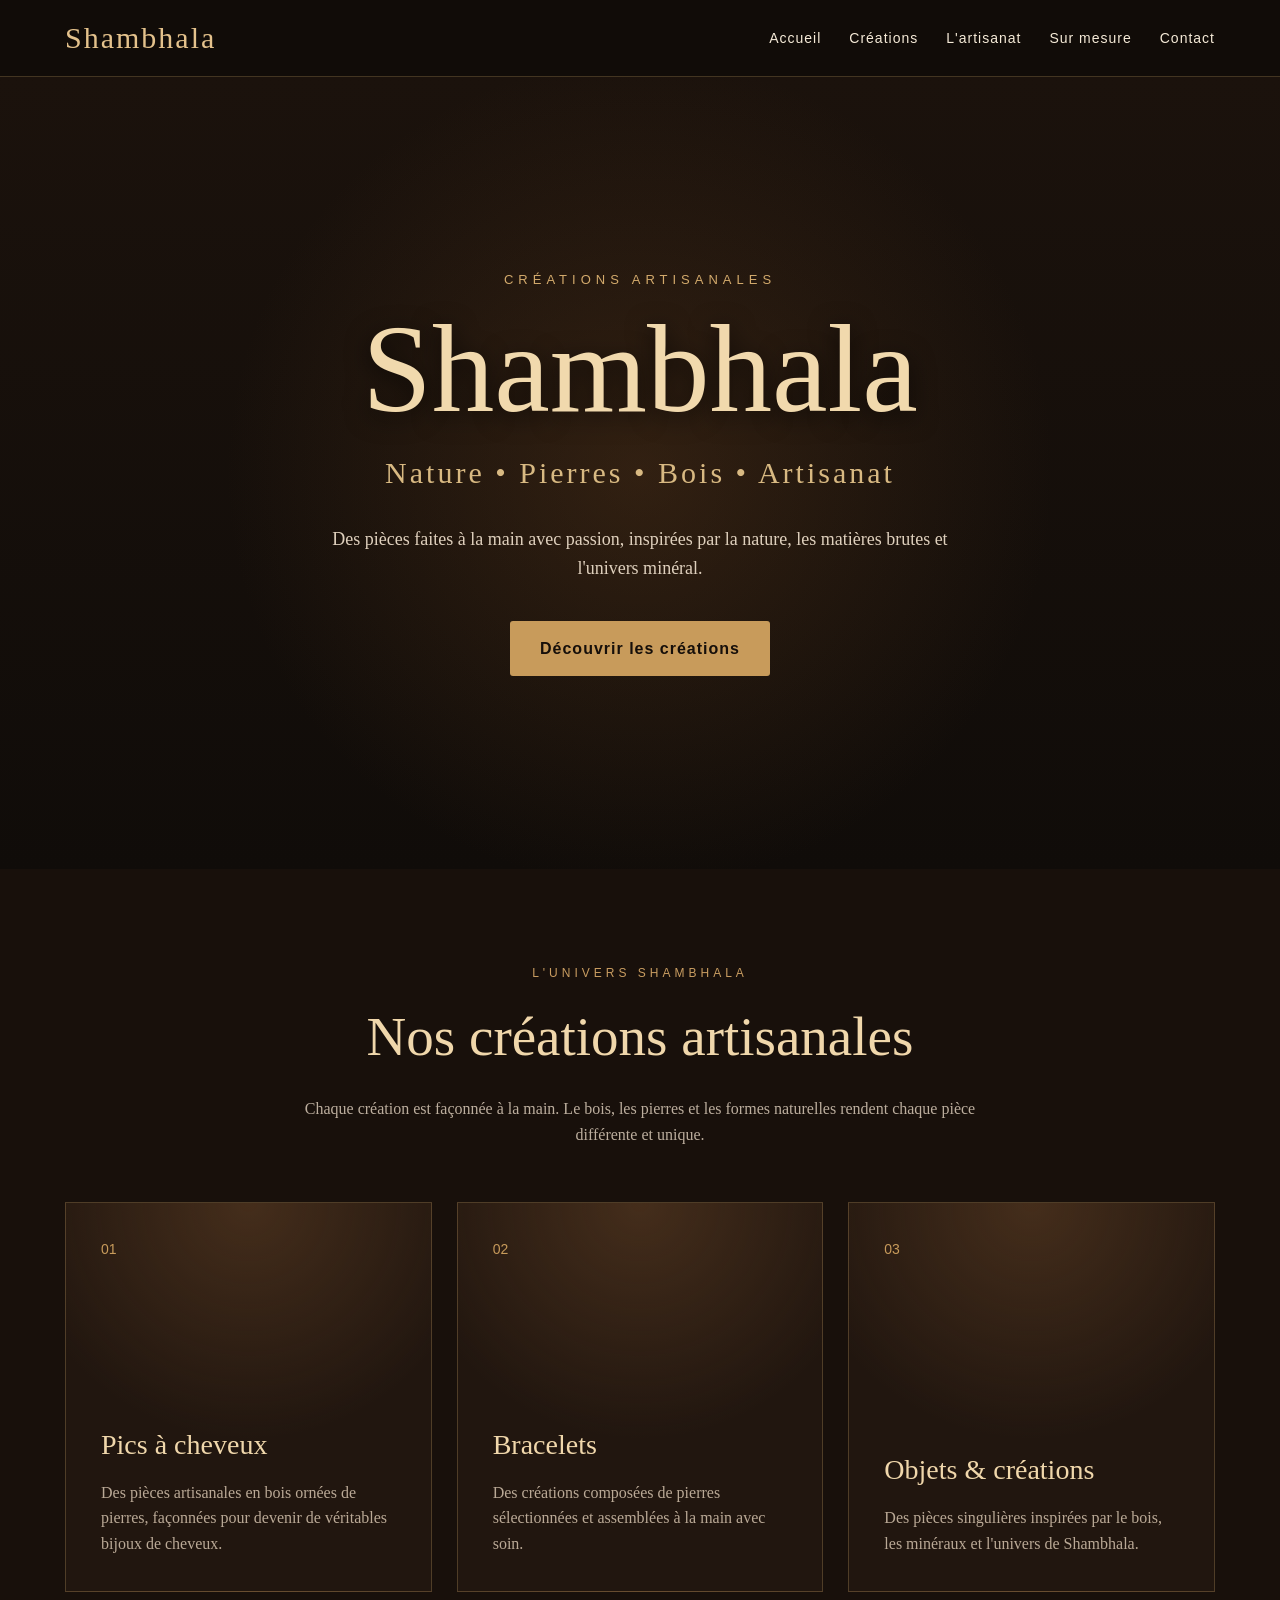
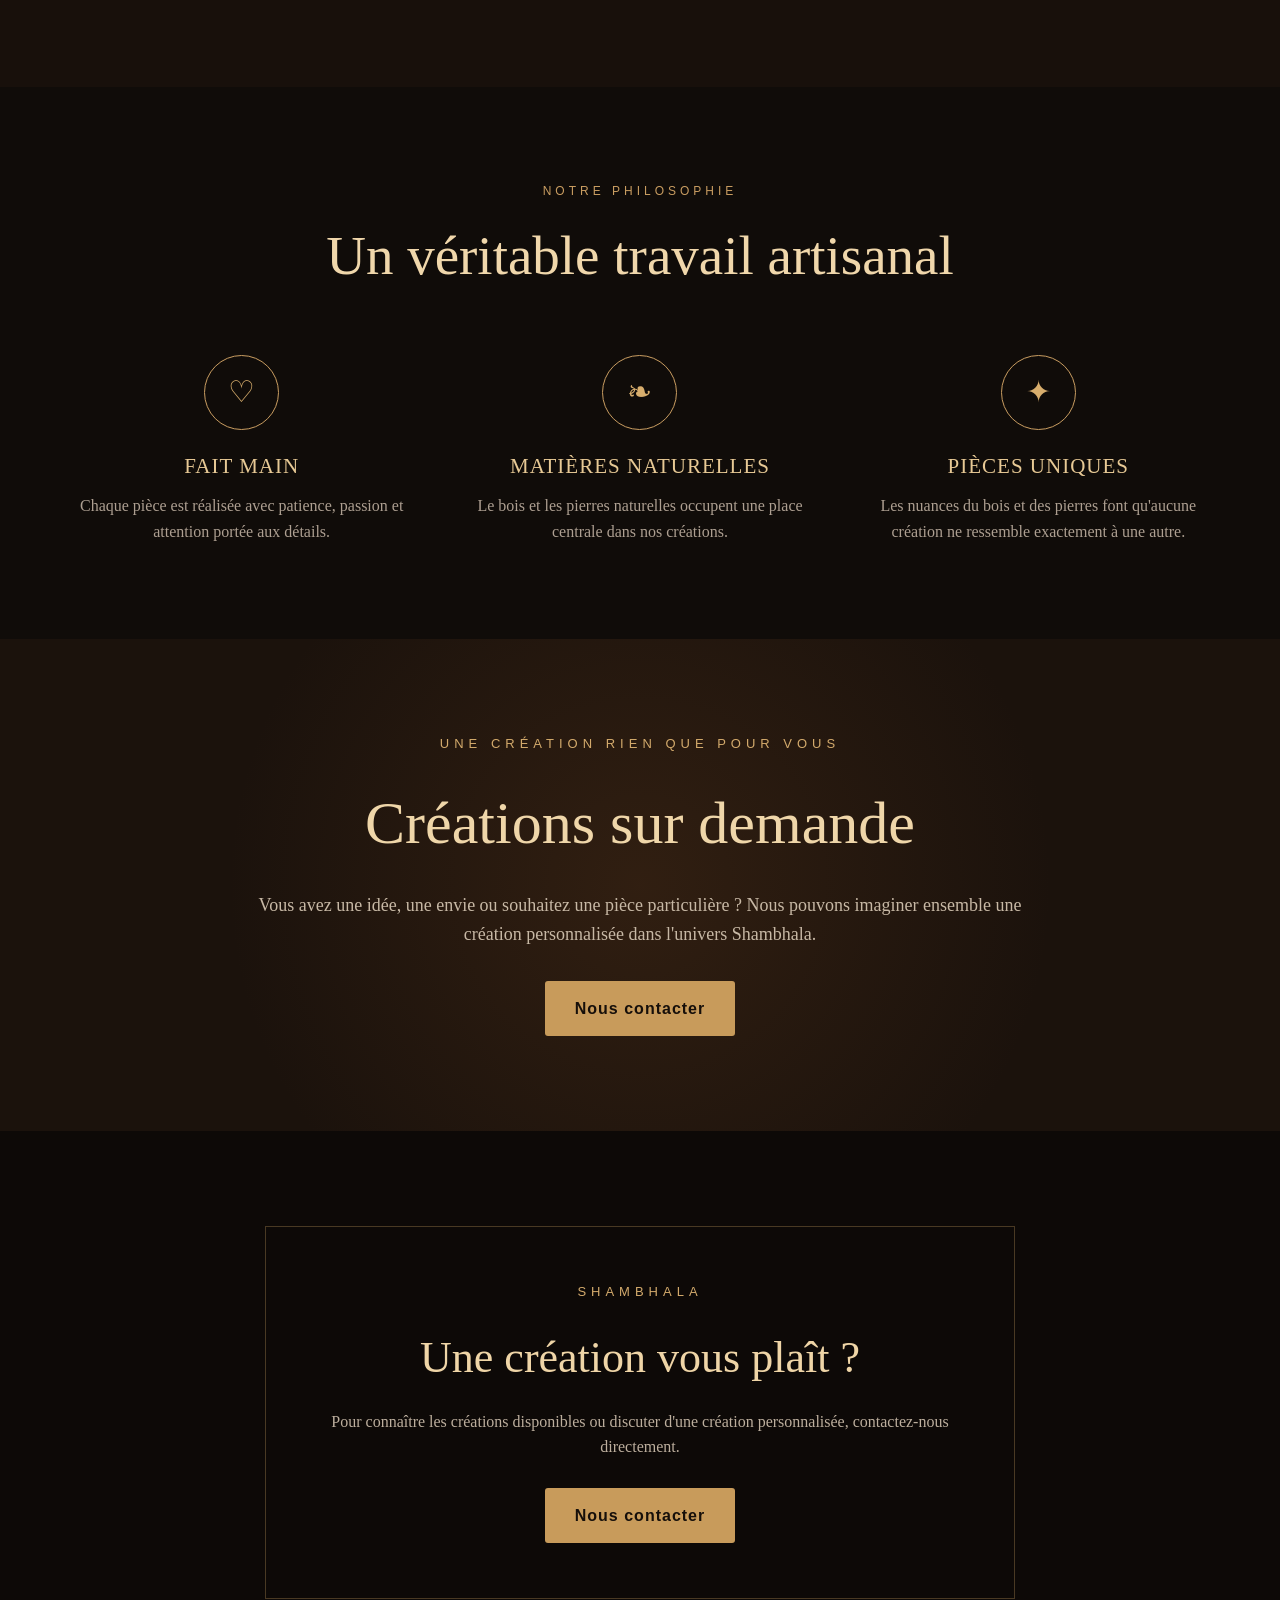
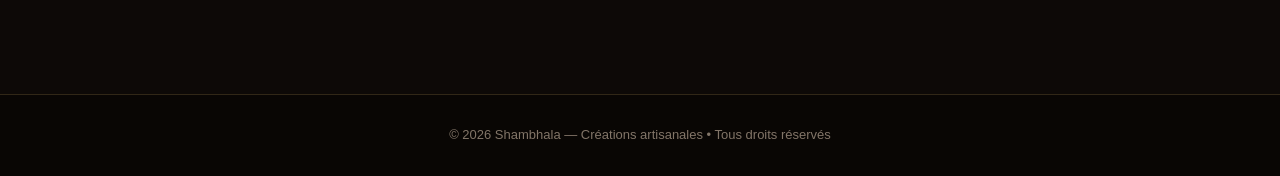
==== index.html @ b913e4c2 "Create index.html" ====
<!DOCTYPE html>
<html lang="fr">
<head>
  <meta charset="UTF-8">
  <meta name="viewport" content="width=device-width, initial-scale=1.0">

  <title>Shambhala | Créations artisanales</title>

  <style>
    * {
      margin: 0;
      padding: 0;
      box-sizing: border-box;
    }

    html {
      scroll-behavior: smooth;
    }

    body {
      font-family: Georgia, "Times New Roman", serif;
      background: #120d09;
      color: #f5ead7;
      line-height: 1.6;
    }

    /* MENU */

    header {
      position: sticky;
      top: 0;
      z-index: 1000;
      background: rgba(18, 13, 9, 0.96);
      border-bottom: 1px solid rgba(213, 174, 109, 0.25);
    }

    nav {
      max-width: 1200px;
      margin: auto;
      min-height: 76px;
      padding: 0 25px;
      display: flex;
      align-items: center;
      justify-content: space-between;
    }

    .logo {
      color: #e4c28c;
      font-size: 30px;
      letter-spacing: 2px;
      text-decoration: none;
    }

    .menu {
      display: flex;
      gap: 28px;
      list-style: none;
    }

    .menu a {
      color: #f5ead7;
      text-decoration: none;
      font-family: Arial, sans-serif;
      font-size: 14px;
      letter-spacing: 1px;
    }

    .menu a:hover {
      color: #d8ae6d;
    }

    /* ACCUEIL */

    .hero {
      min-height: 88vh;
      display: flex;
      align-items: center;
      justify-content: center;
      text-align: center;
      padding: 80px 20px;
      background:
        radial-gradient(circle at center, rgba(104, 65, 31, 0.34), transparent 55%),
        linear-gradient(180deg, #1b120c 0%, #100c09 100%);
    }

    .hero-content {
      max-width: 850px;
    }

    .hero-small {
      color: #d3aa6c;
      text-transform: uppercase;
      letter-spacing: 5px;
      font-family: Arial, sans-serif;
      font-size: 13px;
      margin-bottom: 20px;
    }

    .hero h1 {
      font-size: clamp(62px, 11vw, 125px);
      font-weight: normal;
      color: #f1d9ad;
      line-height: 0.95;
      margin-bottom: 20px;
      text-shadow: 0 5px 25px rgba(0,0,0,.7);
    }

    .hero h2 {
      font-weight: normal;
      font-size: clamp(20px, 3vw, 30px);
      color: #d8b982;
      letter-spacing: 3px;
      margin-bottom: 28px;
    }

    .hero p {
      max-width: 650px;
      margin: 0 auto 38px;
      color: #dfd0bd;
      font-size: 18px;
    }

    .btn {
      display: inline-block;
      background: #c89b5b;
      color: #160f0a;
      padding: 15px 30px;
      border-radius: 3px;
      text-decoration: none;
      font-family: Arial, sans-serif;
      font-weight: bold;
      letter-spacing: 1px;
      transition: .25s;
    }

    .btn:hover {
      background: #e0bd83;
      transform: translateY(-2px);
    }

    /* SECTIONS */

    section {
      padding: 95px 20px;
    }

    .container {
      max-width: 1150px;
      margin: auto;
    }

    .section-title {
      text-align: center;
      margin-bottom: 55px;
    }

    .section-title span {
      display: block;
      color: #c99d61;
      font-family: Arial, sans-serif;
      text-transform: uppercase;
      font-size: 12px;
      letter-spacing: 4px;
      margin-bottom: 10px;
    }

    .section-title h2 {
      color: #f0d7ab;
      font-size: clamp(36px, 5vw, 55px);
      font-weight: normal;
    }

    .section-title p {
      max-width: 680px;
      margin: 15px auto 0;
      color: #bcae9e;
    }

    /* CREATIONS */

    .creations {
      background: #18100b;
    }

    .cards {
      display: grid;
      grid-template-columns: repeat(3, 1fr);
      gap: 25px;
    }

    .card {
      min-height: 390px;
      border: 1px solid rgba(214, 176, 112, 0.25);
      background:
        radial-gradient(circle at top, rgba(112, 74, 42, .45), transparent 55%),
        #21160f;
      padding: 35px;
      display: flex;
      flex-direction: column;
      justify-content: flex-end;
      transition: .3s;
    }

    .card:hover {
      transform: translateY(-6px);
      border-color: #c99d61;
    }

    .card-number {
      color: #c89b5b;
      font-size: 14px;
      font-family: Arial, sans-serif;
      margin-bottom: auto;
    }

    .card h3 {
      color: #f0d7ab;
      font-size: 28px;
      font-weight: normal;
      margin-bottom: 12px;
    }

    .card p {
      color: #baa996;
    }

    /* ARTISANAT */

    .artisanat {
      background: #100c09;
    }

    .features {
      display: grid;
      grid-template-columns: repeat(3, 1fr);
      gap: 45px;
      text-align: center;
    }

    .feature-icon {
      width: 75px;
      height: 75px;
      margin: 0 auto 20px;
      border: 1px solid #c99d61;
      border-radius: 50%;
      display: flex;
      align-items: center;
      justify-content: center;
      font-size: 30px;
      color: #d8ae6d;
    }

    .feature h3 {
      color: #e7c995;
      font-size: 21px;
      margin-bottom: 10px;
      font-weight: normal;
      text-transform: uppercase;
      letter-spacing: 1px;
    }

    .feature p {
      color: #ad9f91;
    }

    /* SUR MESURE */

    .sur-mesure {
      background:
        radial-gradient(circle at center, rgba(99, 60, 29, .3), transparent 60%),
        #1b120c;
      text-align: center;
    }

    .sur-mesure .container {
      max-width: 800px;
    }

    .sur-mesure h2 {
      color: #efd6a9;
      font-size: clamp(38px, 6vw, 60px);
      font-weight: normal;
      margin-bottom: 20px;
    }

    .sur-mesure p {
      color: #c7b8a5;
      margin-bottom: 32px;
      font-size: 18px;
    }

    /* CONTACT */

    .contact {
      background: #0d0907;
      text-align: center;
    }

    .contact-box {
      max-width: 750px;
      margin: auto;
      border: 1px solid rgba(211, 169, 101, .3);
      padding: 55px 30px;
    }

    .contact h2 {
      color: #efd5a7;
      font-size: 44px;
      font-weight: normal;
      margin-bottom: 15px;
    }

    .contact p {
      color: #bcae9d;
      margin-bottom: 28px;
    }

    footer {
      background: #090604;
      border-top: 1px solid rgba(211, 169, 101, .2);
      text-align: center;
      padding: 30px 20px;
      color: #827568;
      font-family: Arial, sans-serif;
      font-size: 13px;
    }

    /* TELEPHONE */

    @media (max-width: 800px) {

      nav {
        flex-direction: column;
        padding: 18px;
      }

      .menu {
        margin-top: 14px;
        gap: 15px;
        flex-wrap: wrap;
        justify-content: center;
      }

      .hero {
        min-height: 78vh;
      }

      .cards,
      .features {
        grid-template-columns: 1fr;
      }

      .card {
        min-height: 300px;
      }

      section {
        padding: 70px 18px;
      }
    }
  </style>
</head>

<body>

<header>
  <nav>
    <a href="#accueil" class="logo">Shambhala</a>

    <ul class="menu">
      <li><a href="#accueil">Accueil</a></li>
      <li><a href="#creations">Créations</a></li>
      <li><a href="#artisanat">L'artisanat</a></li>
      <li><a href="#sur-mesure">Sur mesure</a></li>
      <li><a href="#contact">Contact</a></li>
    </ul>
  </nav>
</header>

<main>

  <section class="hero" id="accueil">
    <div class="hero-content">

      <div class="hero-small">
        Créations artisanales
      </div>

      <h1>Shambhala</h1>

      <h2>Nature • Pierres • Bois • Artisanat</h2>

      <p>
        Des pièces faites à la main avec passion,
        inspirées par la nature, les matières brutes
        et l'univers minéral.
      </p>

      <a class="btn" href="#creations">
        Découvrir les créations
      </a>

    </div>
  </section>


  <section class="creations" id="creations">

    <div class="container">

      <div class="section-title">
        <span>L'univers Shambhala</span>
        <h2>Nos créations artisanales</h2>
        <p>
          Chaque création est façonnée à la main.
          Le bois, les pierres et les formes naturelles rendent
          chaque pièce différente et unique.
        </p>
      </div>

      <div class="cards">

        <article class="card">
          <div class="card-number">01</div>
          <h3>Pics à cheveux</h3>
          <p>
            Des pièces artisanales en bois ornées de pierres,
            façonnées pour devenir de véritables bijoux de cheveux.
          </p>
        </article>

        <article class="card">
          <div class="card-number">02</div>
          <h3>Bracelets</h3>
          <p>
            Des créations composées de pierres sélectionnées
            et assemblées à la main avec soin.
          </p>
        </article>

        <article class="card">
          <div class="card-number">03</div>
          <h3>Objets & créations</h3>
          <p>
            Des pièces singulières inspirées par le bois,
            les minéraux et l'univers de Shambhala.
          </p>
        </article>

      </div>

    </div>

  </section>


  <section class="artisanat" id="artisanat">

    <div class="container">

      <div class="section-title">
        <span>Notre philosophie</span>
        <h2>Un véritable travail artisanal</h2>
      </div>

      <div class="features">

        <div class="feature">
          <div class="feature-icon">♡</div>
          <h3>Fait main</h3>
          <p>
            Chaque pièce est réalisée avec patience,
            passion et attention portée aux détails.
          </p>
        </div>

        <div class="feature">
          <div class="feature-icon">❧</div>
          <h3>Matières naturelles</h3>
          <p>
            Le bois et les pierres naturelles occupent
            une place centrale dans nos créations.
          </p>
        </div>

        <div class="feature">
          <div class="feature-icon">✦</div>
          <h3>Pièces uniques</h3>
          <p>
            Les nuances du bois et des pierres font
            qu'aucune création ne ressemble exactement à une autre.
          </p>
        </div>

      </div>

    </div>

  </section>


  <section class="sur-mesure" id="sur-mesure">

    <div class="container">

      <div class="hero-small">
        Une création rien que pour vous
      </div>

      <h2>Créations sur demande</h2>

      <p>
        Vous avez une idée, une envie ou souhaitez une pièce particulière ?
        Nous pouvons imaginer ensemble une création personnalisée
        dans l'univers Shambhala.
      </p>

      <a class="btn" href="#contact">
        Nous contacter
      </a>

    </div>

  </section>


  <section class="contact" id="contact">

    <div class="container">

      <div class="contact-box">

        <div class="hero-small">Shambhala</div>

        <h2>Une création vous plaît ?</h2>

        <p>
          Pour connaître les créations disponibles ou discuter
          d'une création personnalisée, contactez-nous directement.
        </p>

        <a class="btn" href="#">
          Nous contacter
        </a>

      </div>

    </div>

  </section>

</main>


<footer>
  © 2026 Shambhala — Créations artisanales • Tous droits réservés
</footer>

</body>
</html>
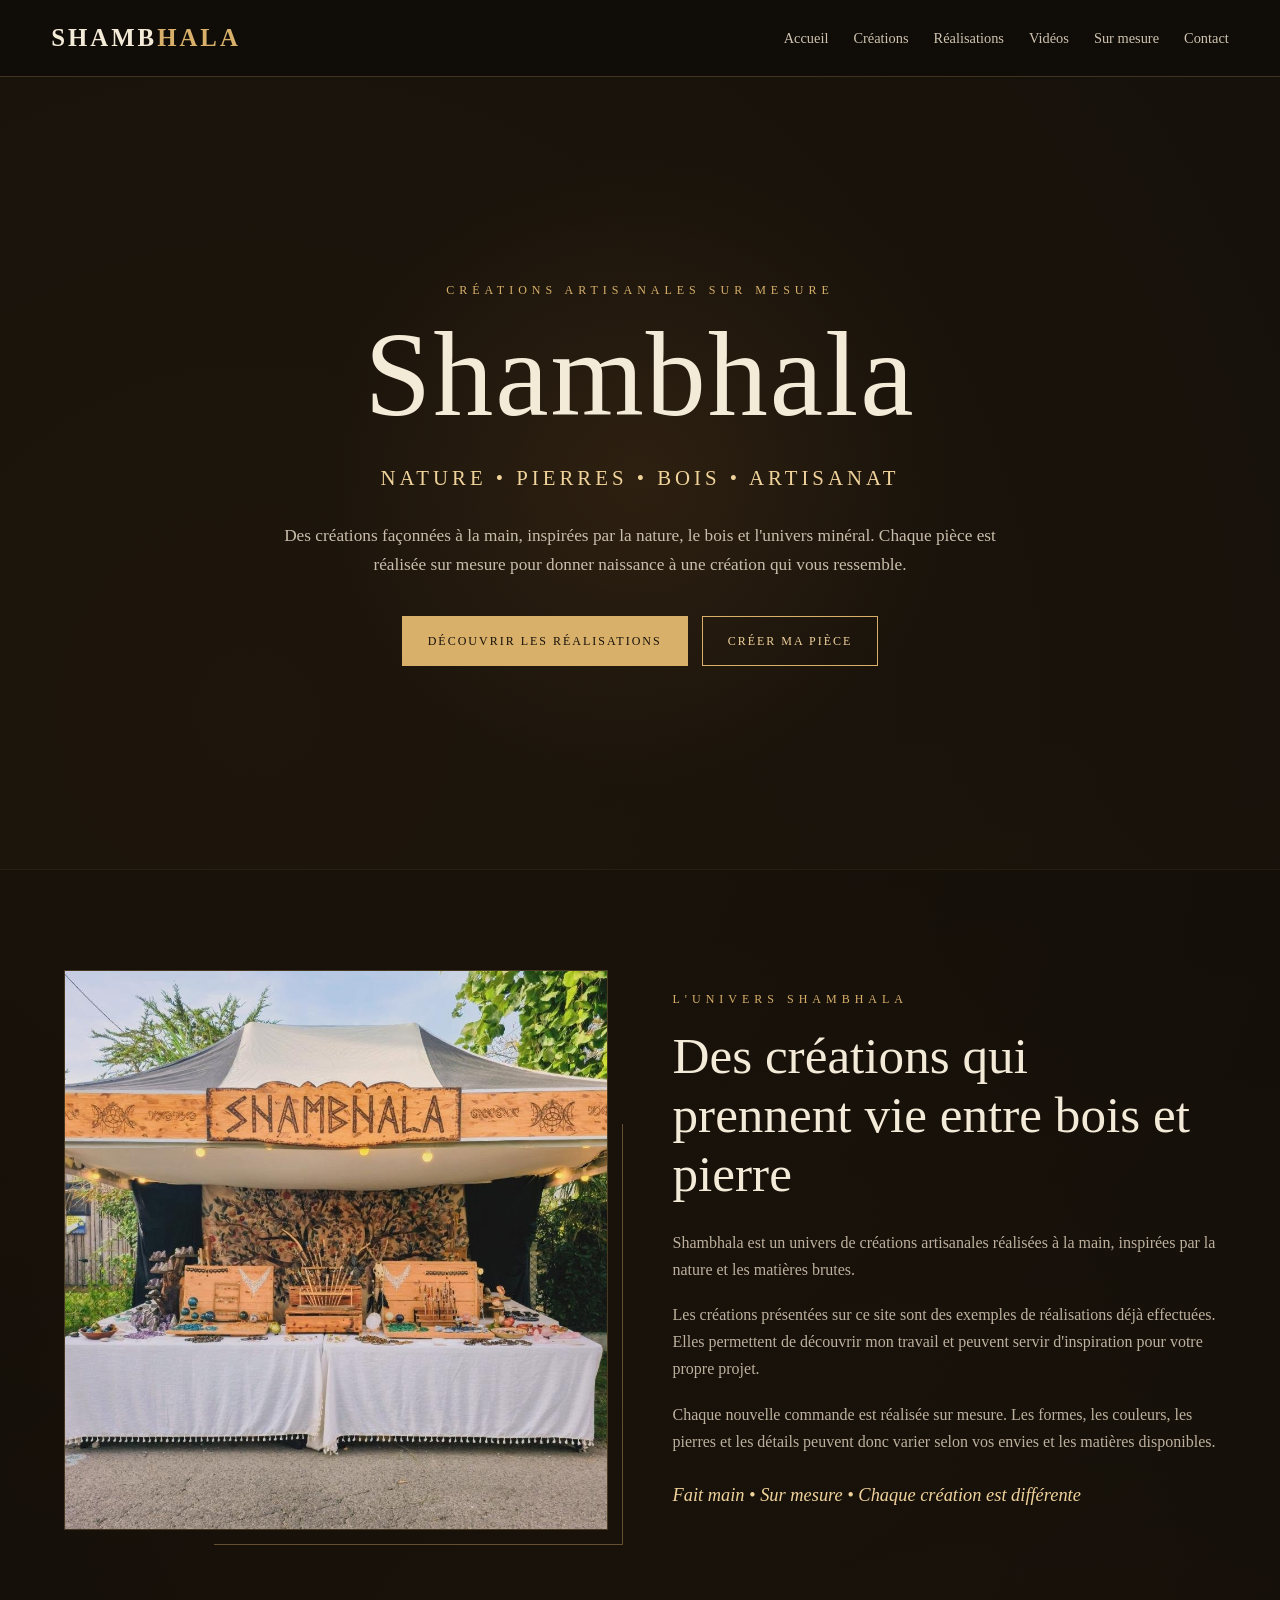
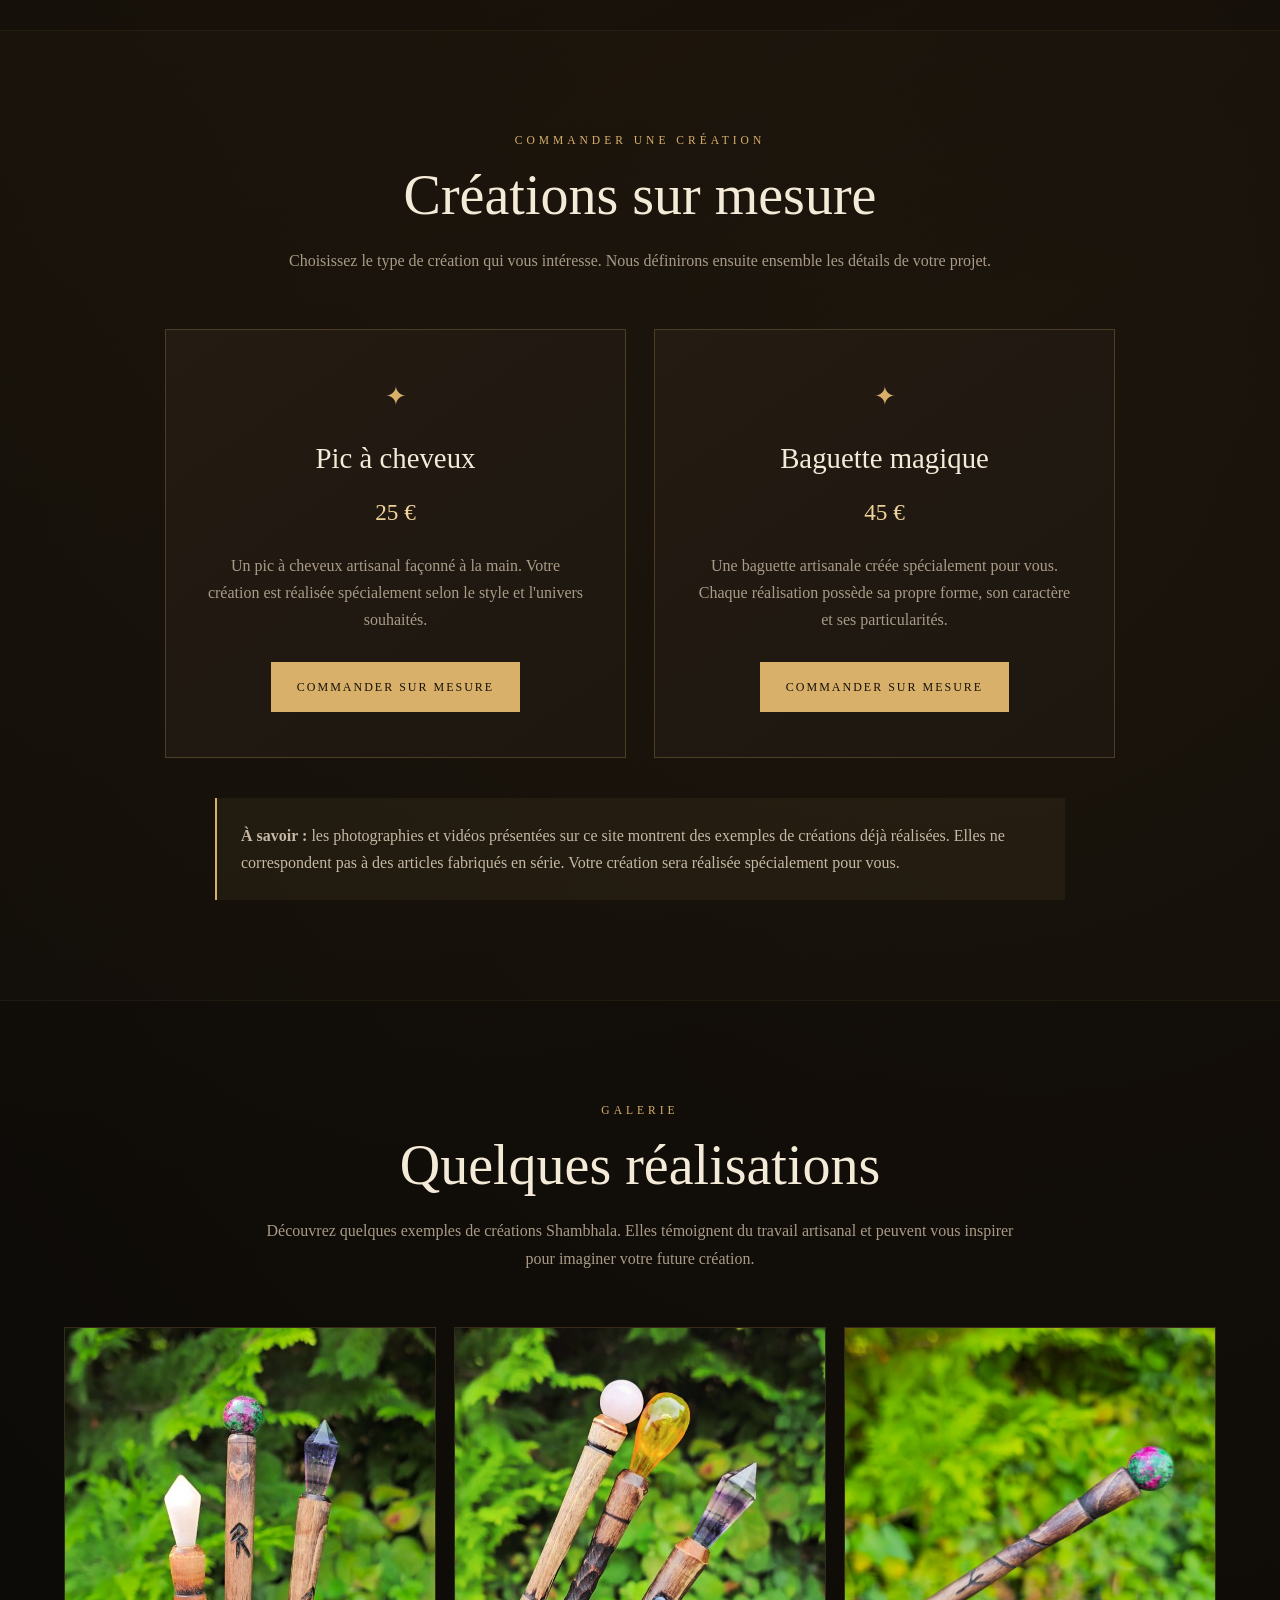
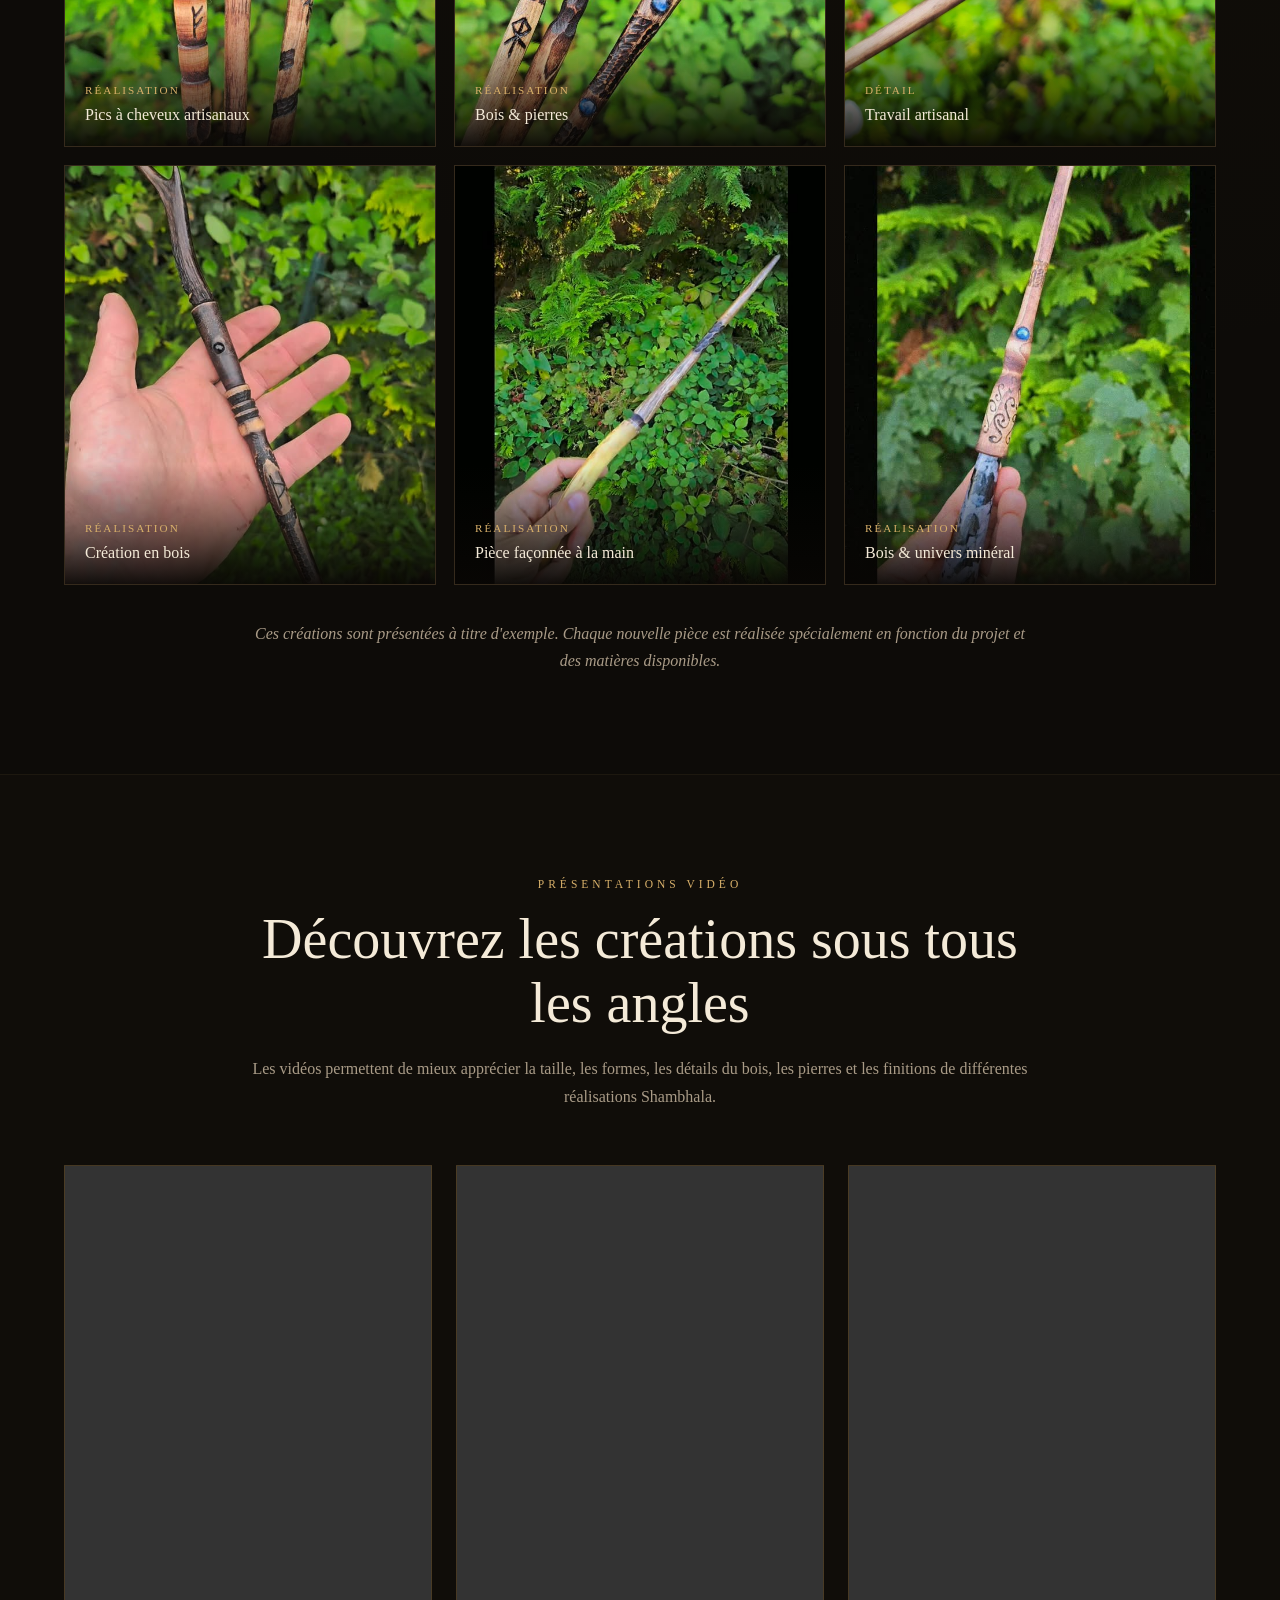
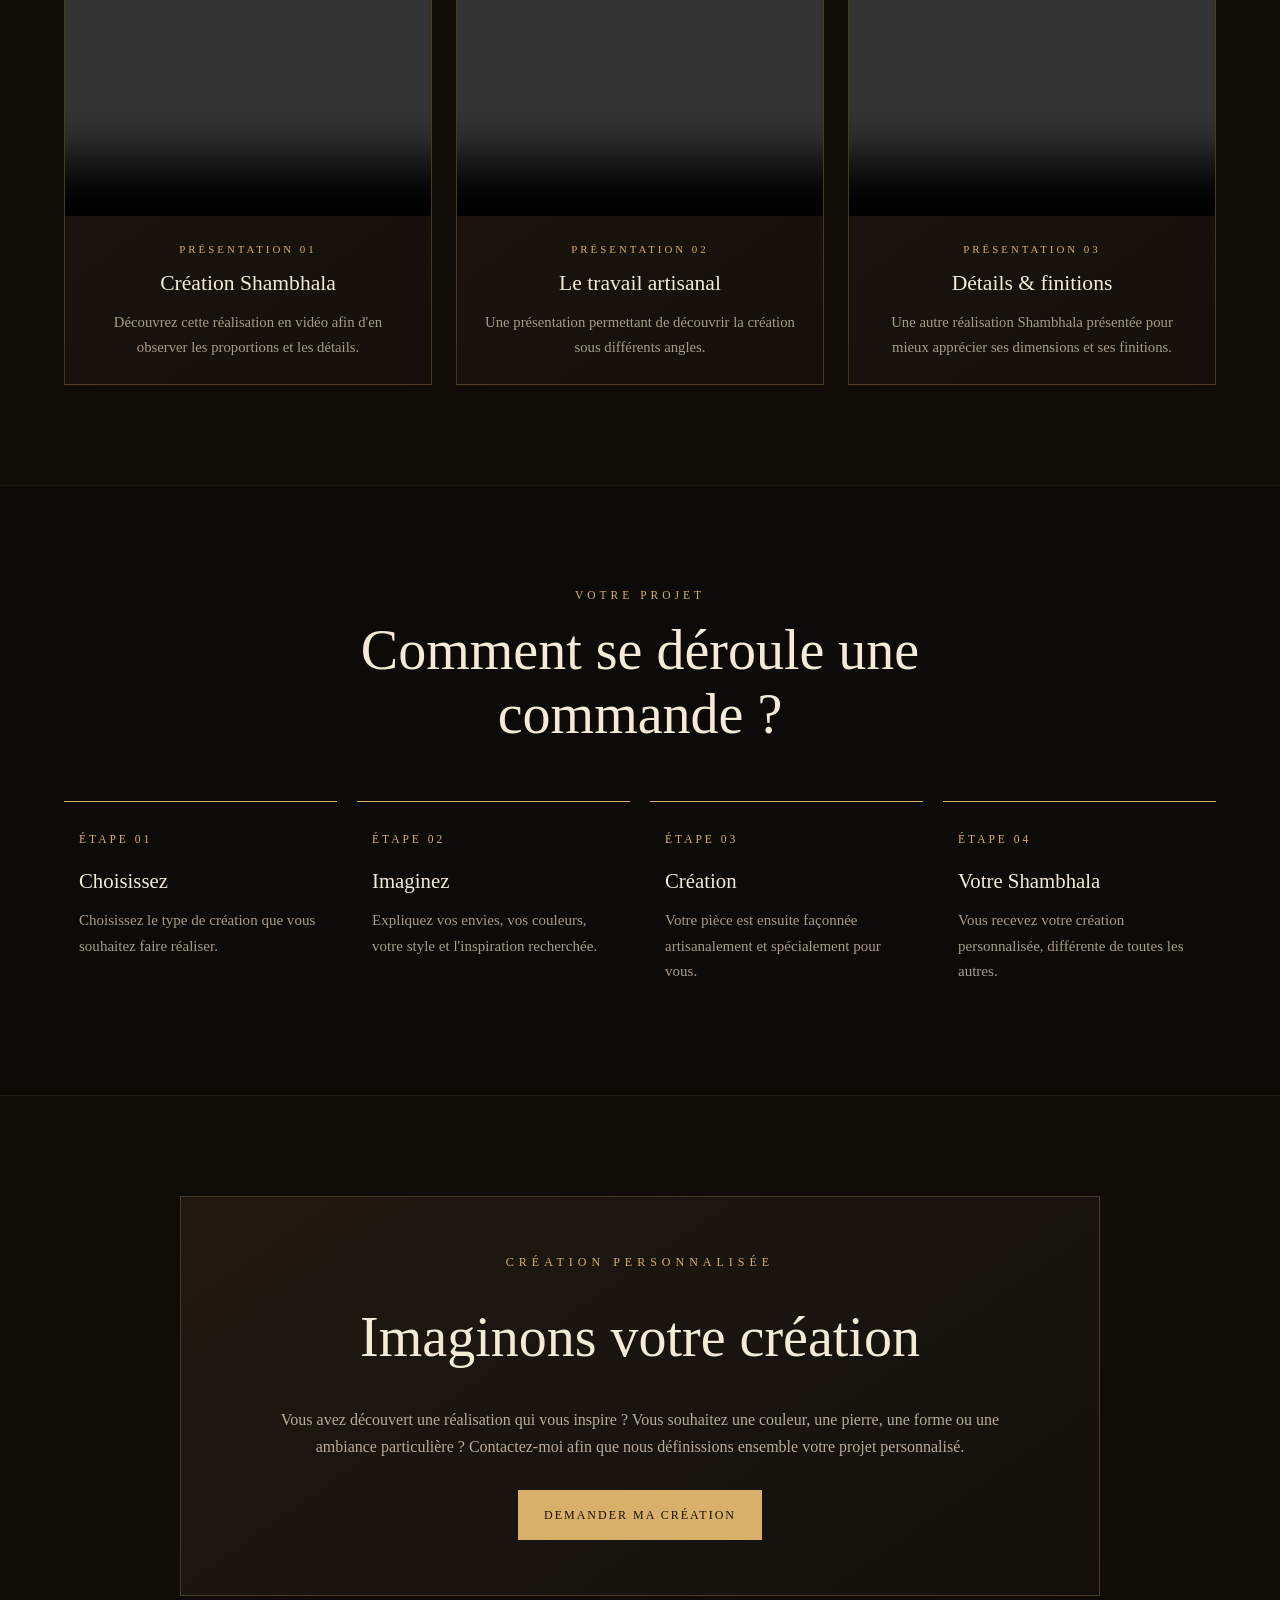
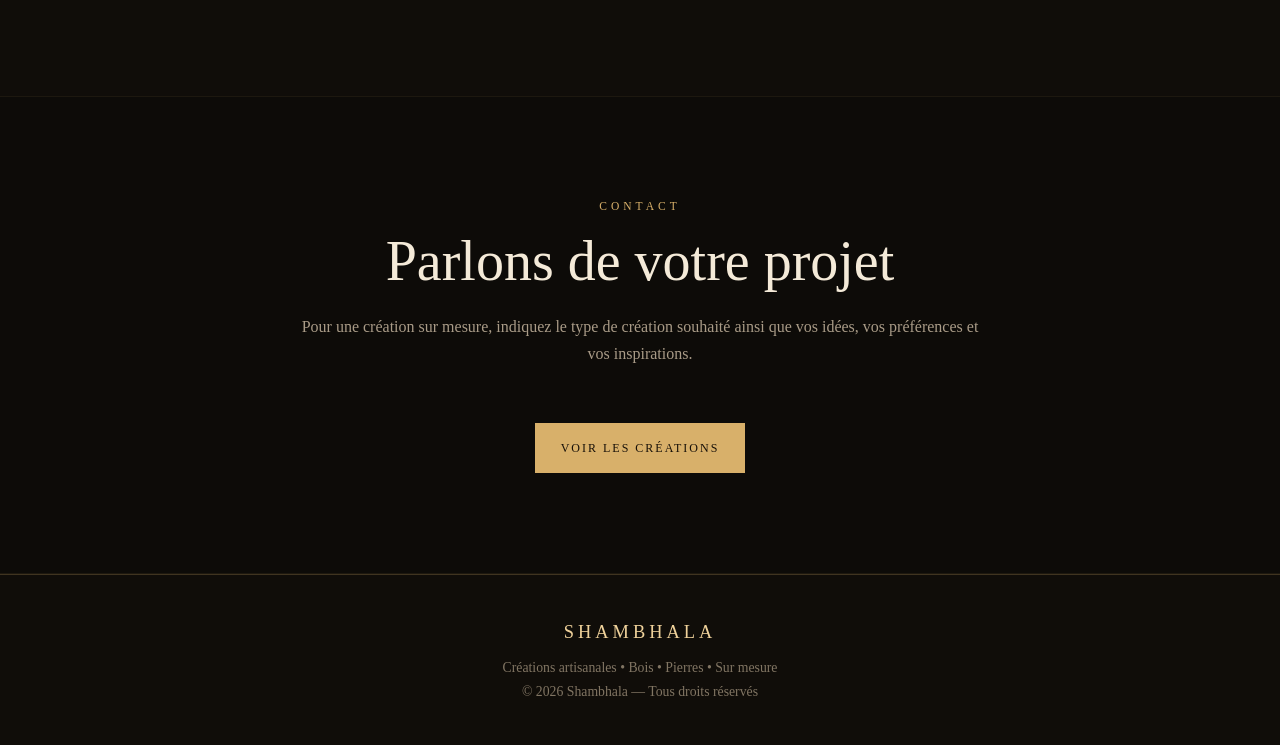
==== commit f263b93a: "Update index.html" ====
--- a/index.html
+++ b/index.html
@@ -4,7 +4,8 @@
   <meta charset="UTF-8">
   <meta name="viewport" content="width=device-width, initial-scale=1.0">
 
-  <title>Shambhala | Créations artisanales</title>
+  <title>Shambhala | Créations artisanales sur mesure</title>
+  <meta name="description" content="Shambhala - Créations artisanales sur mesure en bois et pierres. Pics à cheveux, baguettes magiques et créations personnalisées.">
 
   <style>
     * {
@@ -17,11 +18,46 @@
       scroll-behavior: smooth;
     }
 
+    :root {
+      --fond: #100d09;
+      --fond-clair: #18120c;
+      --carte: #1d1710;
+      --or: #d8b06a;
+      --or-clair: #f0d29b;
+      --creme: #f4ead8;
+      --texte: #d8cdbb;
+      --texte-doux: #a99b87;
+      --bordure: rgba(216, 176, 106, 0.24);
+    }
+
     body {
       font-family: Georgia, "Times New Roman", serif;
-      background: #120d09;
-      color: #f5ead7;
-      line-height: 1.6;
+      background:
+        radial-gradient(circle at 20% 10%, rgba(125, 82, 35, 0.13), transparent 32%),
+        radial-gradient(circle at 80% 30%, rgba(93, 65, 31, 0.11), transparent 28%),
+        var(--fond);
+      color: var(--texte);
+      line-height: 1.7;
+    }
+
+    img,
+    video {
+      display: block;
+      max-width: 100%;
+    }
+
+    a {
+      color: inherit;
+      text-decoration: none;
+    }
+
+    section {
+      scroll-margin-top: 90px;
+    }
+
+    .container {
+      width: min(1180px, 90%);
+      margin: auto;
     }
 
     /* MENU */
@@ -30,43 +66,47 @@
       position: sticky;
       top: 0;
       z-index: 1000;
-      background: rgba(18, 13, 9, 0.96);
-      border-bottom: 1px solid rgba(213, 174, 109, 0.25);
+      background: rgba(16, 13, 9, 0.95);
+      backdrop-filter: blur(12px);
+      border-bottom: 1px solid var(--bordure);
     }
 
     nav {
-      max-width: 1200px;
+      width: min(1180px, 92%);
+      min-height: 76px;
       margin: auto;
-      min-height: 76px;
-      padding: 0 25px;
       display: flex;
       align-items: center;
       justify-content: space-between;
+      gap: 25px;
     }
 
     .logo {
-      color: #e4c28c;
-      font-size: 30px;
-      letter-spacing: 2px;
-      text-decoration: none;
-    }
-
-    .menu {
+      color: var(--creme);
+      font-size: 1.55rem;
+      letter-spacing: 3px;
+      font-weight: bold;
+    }
+
+    .logo span {
+      color: var(--or);
+    }
+
+    .nav-links {
       display: flex;
-      gap: 28px;
       list-style: none;
-    }
-
-    .menu a {
-      color: #f5ead7;
-      text-decoration: none;
-      font-family: Arial, sans-serif;
-      font-size: 14px;
-      letter-spacing: 1px;
-    }
-
-    .menu a:hover {
-      color: #d8ae6d;
+      gap: 25px;
+      align-items: center;
+    }
+
+    .nav-links a {
+      color: #cfc3af;
+      font-size: 0.9rem;
+      transition: 0.25s;
+    }
+
+    .nav-links a:hover {
+      color: var(--or-clair);
     }
 
     /* ACCUEIL */
@@ -75,486 +115,1173 @@
       min-height: 88vh;
       display: flex;
       align-items: center;
-      justify-content: center;
       text-align: center;
-      padding: 80px 20px;
+      position: relative;
+      overflow: hidden;
+    }
+
+    .hero::before {
+      content: "";
+      position: absolute;
+      inset: 0;
       background:
-        radial-gradient(circle at center, rgba(104, 65, 31, 0.34), transparent 55%),
-        linear-gradient(180deg, #1b120c 0%, #100c09 100%);
+        radial-gradient(circle at center, rgba(156, 105, 46, 0.14), transparent 42%);
+      pointer-events: none;
     }
 
     .hero-content {
-      max-width: 850px;
-    }
-
-    .hero-small {
-      color: #d3aa6c;
+      width: min(900px, 92%);
+      margin: auto;
+      padding: 90px 0;
+      position: relative;
+      z-index: 1;
+    }
+
+    .petit-titre {
+      color: var(--or);
       text-transform: uppercase;
       letter-spacing: 5px;
-      font-family: Arial, sans-serif;
-      font-size: 13px;
-      margin-bottom: 20px;
-    }
-
-    .hero h1 {
-      font-size: clamp(62px, 11vw, 125px);
+      font-size: 0.75rem;
+      margin-bottom: 18px;
+    }
+
+    h1 {
+      color: var(--creme);
+      font-size: clamp(4rem, 10vw, 7.5rem);
+      line-height: 0.95;
       font-weight: normal;
-      color: #f1d9ad;
-      line-height: 0.95;
-      margin-bottom: 20px;
-      text-shadow: 0 5px 25px rgba(0,0,0,.7);
-    }
-
-    .hero h2 {
-      font-weight: normal;
-      font-size: clamp(20px, 3vw, 30px);
-      color: #d8b982;
-      letter-spacing: 3px;
+      letter-spacing: 2px;
       margin-bottom: 28px;
     }
 
+    .hero-sous-titre {
+      color: var(--or-clair);
+      font-size: clamp(1rem, 2vw, 1.3rem);
+      letter-spacing: 4px;
+      margin-bottom: 25px;
+    }
+
     .hero p {
-      max-width: 650px;
-      margin: 0 auto 38px;
-      color: #dfd0bd;
-      font-size: 18px;
+      max-width: 720px;
+      margin: 0 auto 36px;
+      color: #c9bdab;
+      font-size: 1.08rem;
+    }
+
+    .boutons {
+      display: flex;
+      justify-content: center;
+      flex-wrap: wrap;
+      gap: 14px;
     }
 
     .btn {
       display: inline-block;
-      background: #c89b5b;
-      color: #160f0a;
-      padding: 15px 30px;
-      border-radius: 3px;
-      text-decoration: none;
-      font-family: Arial, sans-serif;
-      font-weight: bold;
-      letter-spacing: 1px;
-      transition: .25s;
+      padding: 14px 25px;
+      border: 1px solid var(--or);
+      background: var(--or);
+      color: #171008;
+      text-transform: uppercase;
+      letter-spacing: 2px;
+      font-size: 0.75rem;
+      transition: 0.25s;
     }
 
     .btn:hover {
-      background: #e0bd83;
+      background: var(--or-clair);
+      border-color: var(--or-clair);
       transform: translateY(-2px);
     }
 
+    .btn-contour {
+      background: transparent;
+      color: var(--or-clair);
+    }
+
+    .btn-contour:hover {
+      color: #171008;
+    }
+
     /* SECTIONS */
 
-    section {
-      padding: 95px 20px;
-    }
-
-    .container {
-      max-width: 1150px;
+    .section {
+      padding: 100px 0;
+    }
+
+    .section-sombre {
+      background: rgba(0, 0, 0, 0.16);
+      border-top: 1px solid rgba(216, 176, 106, 0.08);
+      border-bottom: 1px solid rgba(216, 176, 106, 0.08);
+    }
+
+    .titre-section {
+      max-width: 780px;
+      margin: 0 auto 55px;
+      text-align: center;
+    }
+
+    .titre-section .mini {
+      color: var(--or);
+      text-transform: uppercase;
+      letter-spacing: 4px;
+      font-size: 0.72rem;
+      margin-bottom: 12px;
+    }
+
+    .titre-section h2 {
+      color: var(--creme);
+      font-size: clamp(2.2rem, 5vw, 3.5rem);
+      line-height: 1.15;
+      font-weight: normal;
+      margin-bottom: 20px;
+    }
+
+    .titre-section p {
+      color: var(--texte-doux);
+    }
+
+    /* PRESENTATION */
+
+    .presentation {
+      display: grid;
+      grid-template-columns: 1fr 1fr;
+      gap: 65px;
+      align-items: center;
+    }
+
+    .presentation-photo {
+      position: relative;
+    }
+
+    .presentation-photo img {
+      width: 100%;
+      height: 560px;
+      object-fit: cover;
+      border: 1px solid var(--bordure);
+    }
+
+    .presentation-photo::after {
+      content: "";
+      position: absolute;
+      width: 75%;
+      height: 75%;
+      right: -15px;
+      bottom: -15px;
+      border-right: 1px solid var(--or);
+      border-bottom: 1px solid var(--or);
+      opacity: 0.4;
+      pointer-events: none;
+    }
+
+    .presentation-texte h2 {
+      color: var(--creme);
+      font-size: clamp(2.2rem, 4vw, 3.3rem);
+      font-weight: normal;
+      line-height: 1.15;
+      margin-bottom: 25px;
+    }
+
+    .presentation-texte p {
+      color: #bdb09e;
+      margin-bottom: 18px;
+    }
+
+    .signature {
+      color: var(--or-clair);
+      font-style: italic;
+      font-size: 1.15rem;
+      margin-top: 25px;
+    }
+
+    /* CREATIONS */
+
+    .creation-grid {
+      display: grid;
+      grid-template-columns: repeat(2, 1fr);
+      gap: 28px;
+      max-width: 950px;
       margin: auto;
     }
 
-    .section-title {
+    .creation-card {
+      padding: 45px 38px;
       text-align: center;
-      margin-bottom: 55px;
-    }
-
-    .section-title span {
+      background: linear-gradient(145deg, #241b12, var(--carte));
+      border: 1px solid var(--bordure);
+      transition: 0.3s;
+    }
+
+    .creation-card:hover {
+      transform: translateY(-5px);
+      border-color: rgba(216, 176, 106, 0.55);
+    }
+
+    .creation-card::before {
+      content: "✦";
       display: block;
-      color: #c99d61;
-      font-family: Arial, sans-serif;
-      text-transform: uppercase;
-      font-size: 12px;
-      letter-spacing: 4px;
+      color: var(--or);
+      font-size: 1.6rem;
+      margin-bottom: 15px;
+    }
+
+    .creation-card h3 {
+      color: var(--creme);
+      font-size: 1.8rem;
+      font-weight: normal;
       margin-bottom: 10px;
     }
 
-    .section-title h2 {
-      color: #f0d7ab;
-      font-size: clamp(36px, 5vw, 55px);
-      font-weight: normal;
-    }
-
-    .section-title p {
-      max-width: 680px;
-      margin: 15px auto 0;
-      color: #bcae9e;
-    }
-
-    /* CREATIONS */
-
-    .creations {
-      background: #18100b;
-    }
-
-    .cards {
+    .prix {
+      color: var(--or-clair);
+      font-size: 1.45rem;
+      margin-bottom: 20px;
+    }
+
+    .creation-card p {
+      color: var(--texte-doux);
+      margin-bottom: 28px;
+    }
+
+    .important {
+      max-width: 850px;
+      margin: 40px auto 0;
+      padding: 24px;
+      background: rgba(216, 176, 106, 0.06);
+      border-left: 2px solid var(--or);
+      color: #c5b8a5;
+    }
+
+    /* GALERIE */
+
+    .galerie {
       display: grid;
       grid-template-columns: repeat(3, 1fr);
-      gap: 25px;
-    }
-
-    .card {
-      min-height: 390px;
-      border: 1px solid rgba(214, 176, 112, 0.25);
-      background:
-        radial-gradient(circle at top, rgba(112, 74, 42, .45), transparent 55%),
-        #21160f;
-      padding: 35px;
-      display: flex;
-      flex-direction: column;
-      justify-content: flex-end;
-      transition: .3s;
-    }
-
-    .card:hover {
-      transform: translateY(-6px);
-      border-color: #c99d61;
-    }
-
-    .card-number {
-      color: #c89b5b;
-      font-size: 14px;
-      font-family: Arial, sans-serif;
-      margin-bottom: auto;
-    }
-
-    .card h3 {
-      color: #f0d7ab;
-      font-size: 28px;
-      font-weight: normal;
-      margin-bottom: 12px;
-    }
-
-    .card p {
-      color: #baa996;
-    }
-
-    /* ARTISANAT */
-
-    .artisanat {
-      background: #100c09;
-    }
-
-    .features {
+      gap: 18px;
+    }
+
+    .photo {
+      position: relative;
+      overflow: hidden;
+      height: 420px;
+      background: #19130e;
+      border: 1px solid rgba(216, 176, 106, 0.15);
+    }
+
+    .photo img {
+      width: 100%;
+      height: 100%;
+      object-fit: cover;
+      transition: 0.5s;
+    }
+
+    .photo:hover img {
+      transform: scale(1.04);
+    }
+
+    .legende {
+      position: absolute;
+      left: 0;
+      right: 0;
+      bottom: 0;
+      padding: 55px 20px 18px;
+      background: linear-gradient(transparent, rgba(8, 6, 4, 0.95));
+      color: var(--creme);
+    }
+
+    .legende span {
+      display: block;
+      color: var(--or);
+      text-transform: uppercase;
+      letter-spacing: 2px;
+      font-size: 0.7rem;
+    }
+
+    .note-galerie {
+      max-width: 780px;
+      margin: 35px auto 0;
+      text-align: center;
+      color: var(--texte-doux);
+      font-style: italic;
+    }
+
+    /* VIDEOS */
+
+    .video-grid {
       display: grid;
       grid-template-columns: repeat(3, 1fr);
-      gap: 45px;
+      gap: 24px;
+    }
+
+    .video-card {
+      background: linear-gradient(145deg, #211910, #15100b);
+      border: 1px solid var(--bordure);
+      overflow: hidden;
+    }
+
+    .video-card video {
+      width: 100%;
+      aspect-ratio: 9 / 16;
+      max-height: 650px;
+      object-fit: contain;
+      background: #000;
+    }
+
+    .video-info {
+      padding: 24px;
       text-align: center;
     }
 
-    .feature-icon {
-      width: 75px;
-      height: 75px;
-      margin: 0 auto 20px;
-      border: 1px solid #c99d61;
-      border-radius: 50%;
-      display: flex;
-      align-items: center;
-      justify-content: center;
-      font-size: 30px;
-      color: #d8ae6d;
-    }
-
-    .feature h3 {
-      color: #e7c995;
-      font-size: 21px;
+    .video-info .numero {
+      color: var(--or);
+      text-transform: uppercase;
+      letter-spacing: 3px;
+      font-size: 0.68rem;
+      margin-bottom: 7px;
+    }
+
+    .video-info h3 {
+      color: var(--creme);
+      font-size: 1.35rem;
+      font-weight: normal;
+      margin-bottom: 8px;
+    }
+
+    .video-info p {
+      color: var(--texte-doux);
+      font-size: 0.92rem;
+    }
+
+    /* ETAPES */
+
+    .etapes {
+      display: grid;
+      grid-template-columns: repeat(4, 1fr);
+      gap: 20px;
+    }
+
+    .etape {
+      border-top: 1px solid var(--or);
+      padding: 28px 15px 10px;
+    }
+
+    .etape-numero {
+      color: var(--or);
+      font-size: 0.72rem;
+      letter-spacing: 3px;
+      margin-bottom: 13px;
+    }
+
+    .etape h3 {
+      color: var(--creme);
+      font-size: 1.3rem;
+      font-weight: normal;
       margin-bottom: 10px;
-      font-weight: normal;
-      text-transform: uppercase;
-      letter-spacing: 1px;
-    }
-
-    .feature p {
-      color: #ad9f91;
+    }
+
+    .etape p {
+      color: var(--texte-doux);
+      font-size: 0.94rem;
     }
 
     /* SUR MESURE */
 
-    .sur-mesure {
+    .sur-mesure-box {
+      max-width: 920px;
+      margin: auto;
+      padding: 55px;
+      text-align: center;
       background:
-        radial-gradient(circle at center, rgba(99, 60, 29, .3), transparent 60%),
-        #1b120c;
-      text-align: center;
-    }
-
-    .sur-mesure .container {
-      max-width: 800px;
-    }
-
-    .sur-mesure h2 {
-      color: #efd6a9;
-      font-size: clamp(38px, 6vw, 60px);
+        linear-gradient(145deg, rgba(216,176,106,0.08), rgba(255,255,255,0.01));
+      border: 1px solid var(--bordure);
+    }
+
+    .sur-mesure-box h2 {
+      color: var(--creme);
+      font-size: clamp(2.2rem, 5vw, 3.5rem);
       font-weight: normal;
       margin-bottom: 20px;
     }
 
-    .sur-mesure p {
-      color: #c7b8a5;
-      margin-bottom: 32px;
-      font-size: 18px;
+    .sur-mesure-box p {
+      max-width: 720px;
+      margin: 0 auto 30px;
+      color: #b9ac99;
     }
 
     /* CONTACT */
 
     .contact {
-      background: #0d0907;
       text-align: center;
     }
 
-    .contact-box {
-      max-width: 750px;
-      margin: auto;
-      border: 1px solid rgba(211, 169, 101, .3);
-      padding: 55px 30px;
-    }
-
-    .contact h2 {
-      color: #efd5a7;
-      font-size: 44px;
-      font-weight: normal;
-      margin-bottom: 15px;
-    }
-
     .contact p {
-      color: #bcae9d;
-      margin-bottom: 28px;
-    }
+      max-width: 700px;
+      margin: 0 auto 30px;
+      color: var(--texte-doux);
+    }
+
+    /* FOOTER */
 
     footer {
-      background: #090604;
-      border-top: 1px solid rgba(211, 169, 101, .2);
+      padding: 42px 0;
+      border-top: 1px solid var(--bordure);
       text-align: center;
-      padding: 30px 20px;
-      color: #827568;
-      font-family: Arial, sans-serif;
-      font-size: 13px;
-    }
-
-    /* TELEPHONE */
-
-    @media (max-width: 800px) {
-
+      color: #817563;
+      font-size: 0.86rem;
+    }
+
+    .footer-logo {
+      color: var(--or-clair);
+      letter-spacing: 4px;
+      font-size: 1.15rem;
+      margin-bottom: 8px;
+    }
+
+    /* TELEPHONE / TABLETTE */
+
+    @media (max-width: 900px) {
+      .nav-links {
+        gap: 14px;
+      }
+
+      .presentation {
+        grid-template-columns: 1fr;
+      }
+
+      .presentation-photo img {
+        height: 480px;
+      }
+
+      .galerie {
+        grid-template-columns: repeat(2, 1fr);
+      }
+
+      .video-grid {
+        grid-template-columns: 1fr;
+        max-width: 520px;
+        margin: auto;
+      }
+
+      .etapes {
+        grid-template-columns: repeat(2, 1fr);
+      }
+    }
+
+    @media (max-width: 680px) {
       nav {
         flex-direction: column;
-        padding: 18px;
-      }
-
-      .menu {
-        margin-top: 14px;
-        gap: 15px;
+        padding: 15px 0;
+      }
+
+      .nav-links {
+        justify-content: center;
         flex-wrap: wrap;
-        justify-content: center;
+        gap: 8px 15px;
       }
 
       .hero {
-        min-height: 78vh;
-      }
-
-      .cards,
-      .features {
+        min-height: 75vh;
+      }
+
+      .hero-content {
+        padding: 65px 0;
+      }
+
+      .section {
+        padding: 75px 0;
+      }
+
+      .creation-grid,
+      .galerie,
+      .etapes {
         grid-template-columns: 1fr;
       }
 
-      .card {
-        min-height: 300px;
-      }
-
-      section {
-        padding: 70px 18px;
+      .photo {
+        height: 470px;
+      }
+
+      .sur-mesure-box {
+        padding: 40px 22px;
+      }
+
+      .presentation-photo img {
+        height: 430px;
       }
     }
   </style>
 </head>
 
+
 <body>
 
-<header>
-  <nav>
-    <a href="#accueil" class="logo">Shambhala</a>
-
-    <ul class="menu">
-      <li><a href="#accueil">Accueil</a></li>
-      <li><a href="#creations">Créations</a></li>
-      <li><a href="#artisanat">L'artisanat</a></li>
-      <li><a href="#sur-mesure">Sur mesure</a></li>
-      <li><a href="#contact">Contact</a></li>
-    </ul>
-  </nav>
-</header>
-
-<main>
-
-  <section class="hero" id="accueil">
+  <!-- MENU -->
+
+  <header>
+    <nav>
+
+      <a href="#accueil" class="logo">
+        SHAMB<span>HALA</span>
+      </a>
+
+      <ul class="nav-links">
+        <li><a href="#accueil">Accueil</a></li>
+        <li><a href="#creations">Créations</a></li>
+        <li><a href="#realisations">Réalisations</a></li>
+        <li><a href="#videos">Vidéos</a></li>
+        <li><a href="#sur-mesure">Sur mesure</a></li>
+        <li><a href="#contact">Contact</a></li>
+      </ul>
+
+    </nav>
+  </header>
+
+
+  <!-- ACCUEIL -->
+
+  <main id="accueil" class="hero">
+
     <div class="hero-content">
 
-      <div class="hero-small">
-        Créations artisanales
+      <div class="petit-titre">
+        Créations artisanales sur mesure
       </div>
 
       <h1>Shambhala</h1>
 
-      <h2>Nature • Pierres • Bois • Artisanat</h2>
+      <div class="hero-sous-titre">
+        NATURE • PIERRES • BOIS • ARTISANAT
+      </div>
 
       <p>
-        Des pièces faites à la main avec passion,
-        inspirées par la nature, les matières brutes
-        et l'univers minéral.
+        Des créations façonnées à la main, inspirées par la nature,
+        le bois et l'univers minéral. Chaque pièce est réalisée
+        sur mesure pour donner naissance à une création qui vous ressemble.
       </p>
 
-      <a class="btn" href="#creations">
-        Découvrir les créations
+      <div class="boutons">
+
+        <a href="#realisations" class="btn">
+          Découvrir les réalisations
+        </a>
+
+        <a href="#sur-mesure" class="btn btn-contour">
+          Créer ma pièce
+        </a>
+
+      </div>
+
+    </div>
+
+  </main>
+
+
+  <!-- PRESENTATION -->
+
+  <section class="section section-sombre">
+
+    <div class="container">
+
+      <div class="presentation">
+
+        <div class="presentation-photo">
+
+          <img
+            src="800259135_18182770324420746_8219150036893580087_n.jpg"
+            alt="Stand et créations artisanales Shambhala"
+          >
+
+        </div>
+
+
+        <div class="presentation-texte">
+
+          <div class="petit-titre">
+            L'univers Shambhala
+          </div>
+
+          <h2>
+            Des créations qui prennent vie entre bois et pierre
+          </h2>
+
+          <p>
+            Shambhala est un univers de créations artisanales réalisées
+            à la main, inspirées par la nature et les matières brutes.
+          </p>
+
+          <p>
+            Les créations présentées sur ce site sont des exemples
+            de réalisations déjà effectuées. Elles permettent de découvrir
+            mon travail et peuvent servir d'inspiration pour votre propre projet.
+          </p>
+
+          <p>
+            Chaque nouvelle commande est réalisée sur mesure.
+            Les formes, les couleurs, les pierres et les détails
+            peuvent donc varier selon vos envies et les matières disponibles.
+          </p>
+
+          <div class="signature">
+            Fait main • Sur mesure • Chaque création est différente
+          </div>
+
+        </div>
+
+      </div>
+
+    </div>
+
+  </section>
+
+
+  <!-- CREATIONS SUR MESURE -->
+
+  <section id="creations" class="section">
+
+    <div class="container">
+
+      <div class="titre-section">
+
+        <div class="mini">
+          Commander une création
+        </div>
+
+        <h2>
+          Créations sur mesure
+        </h2>
+
+        <p>
+          Choisissez le type de création qui vous intéresse.
+          Nous définirons ensuite ensemble les détails de votre projet.
+        </p>
+
+      </div>
+
+
+      <div class="creation-grid">
+
+
+        <!-- PIC A CHEVEUX -->
+
+        <article class="creation-card">
+
+          <h3>Pic à cheveux</h3>
+
+          <div class="prix">
+            25 €
+          </div>
+
+          <p>
+            Un pic à cheveux artisanal façonné à la main.
+            Votre création est réalisée spécialement selon le style
+            et l'univers souhaités.
+          </p>
+
+          <a href="#sur-mesure" class="btn">
+            Commander sur mesure
+          </a>
+
+        </article>
+
+
+        <!-- BAGUETTE -->
+
+        <article class="creation-card">
+
+          <h3>Baguette magique</h3>
+
+          <div class="prix">
+            45 €
+          </div>
+
+          <p>
+            Une baguette artisanale créée spécialement pour vous.
+            Chaque réalisation possède sa propre forme,
+            son caractère et ses particularités.
+          </p>
+
+          <a href="#sur-mesure" class="btn">
+            Commander sur mesure
+          </a>
+
+        </article>
+
+      </div>
+
+
+      <div class="important">
+
+        <strong>À savoir :</strong>
+        les photographies et vidéos présentées sur ce site montrent
+        des exemples de créations déjà réalisées.
+
+        Elles ne correspondent pas à des articles fabriqués en série.
+        Votre création sera réalisée spécialement pour vous.
+
+      </div>
+
+    </div>
+
+  </section>
+
+
+  <!-- GALERIE -->
+
+  <section id="realisations" class="section section-sombre">
+
+    <div class="container">
+
+      <div class="titre-section">
+
+        <div class="mini">
+          Galerie
+        </div>
+
+        <h2>
+          Quelques réalisations
+        </h2>
+
+        <p>
+          Découvrez quelques exemples de créations Shambhala.
+          Elles témoignent du travail artisanal et peuvent vous inspirer
+          pour imaginer votre future création.
+        </p>
+
+      </div>
+
+
+      <div class="galerie">
+
+
+        <div class="photo">
+
+          <img
+            src="787082836_18180086056420746_3591716075462967266_n.jpg"
+            alt="Pics à cheveux artisanaux Shambhala"
+            loading="lazy"
+          >
+
+          <div class="legende">
+            <span>Réalisation</span>
+            Pics à cheveux artisanaux
+          </div>
+
+        </div>
+
+
+        <div class="photo">
+
+          <img
+            src="788837894_18180103387420746_1500470155326912202_n.jpg"
+            alt="Créations artisanales Shambhala en bois et pierres"
+            loading="lazy"
+          >
+
+          <div class="legende">
+            <span>Réalisation</span>
+            Bois & pierres
+          </div>
+
+        </div>
+
+
+        <div class="photo">
+
+          <img
+            src="792053315_18180774424420746_6771735087563415465_n.jpg"
+            alt="Détail d'une création artisanale Shambhala"
+            loading="lazy"
+          >
+
+          <div class="legende">
+            <span>Détail</span>
+            Travail artisanal
+          </div>
+
+        </div>
+
+
+        <div class="photo">
+
+          <img
+            src="684274228_980696734436569_4797461055335610192_n.jpg"
+            alt="Création en bois Shambhala"
+            loading="lazy"
+          >
+
+          <div class="legende">
+            <span>Réalisation</span>
+            Création en bois
+          </div>
+
+        </div>
+
+
+        <div class="photo">
+
+          <img
+            src="791129778_2551504938697551_9072663552418844903_n.jpg"
+            alt="Création Shambhala façonnée à la main"
+            loading="lazy"
+          >
+
+          <div class="legende">
+            <span>Réalisation</span>
+            Pièce façonnée à la main
+          </div>
+
+        </div>
+
+
+        <div class="photo">
+
+          <img
+            src="821103725_1402803105375391_4961588077829033458_n.jpg"
+            alt="Création artisanale Shambhala avec pierre"
+            loading="lazy"
+          >
+
+          <div class="legende">
+            <span>Réalisation</span>
+            Bois & univers minéral
+          </div>
+
+        </div>
+
+      </div>
+
+
+      <p class="note-galerie">
+        Ces créations sont présentées à titre d'exemple.
+        Chaque nouvelle pièce est réalisée spécialement
+        en fonction du projet et des matières disponibles.
+      </p>
+
+    </div>
+
+  </section>
+
+
+  <!-- VIDEOS -->
+
+  <section id="videos" class="section">
+
+    <div class="container">
+
+      <div class="titre-section">
+
+        <div class="mini">
+          Présentations vidéo
+        </div>
+
+        <h2>
+          Découvrez les créations sous tous les angles
+        </h2>
+
+        <p>
+          Les vidéos permettent de mieux apprécier la taille,
+          les formes, les détails du bois, les pierres
+          et les finitions de différentes réalisations Shambhala.
+        </p>
+
+      </div>
+
+
+      <div class="video-grid">
+
+
+        <!-- VIDEO 1 -->
+
+        <article class="video-card">
+
+          <video controls playsinline preload="metadata">
+            <source src="28631.mp4" type="video/mp4">
+            Votre navigateur ne peut pas lire cette vidéo.
+          </video>
+
+          <div class="video-info">
+
+            <div class="numero">
+              Présentation 01
+            </div>
+
+            <h3>
+              Création Shambhala
+            </h3>
+
+            <p>
+              Découvrez cette réalisation en vidéo
+              afin d'en observer les proportions et les détails.
+            </p>
+
+          </div>
+
+        </article>
+
+
+        <!-- VIDEO 2 -->
+
+        <article class="video-card">
+
+          <video controls playsinline preload="metadata">
+            <source src="28635.mp4" type="video/mp4">
+            Votre navigateur ne peut pas lire cette vidéo.
+          </video>
+
+          <div class="video-info">
+
+            <div class="numero">
+              Présentation 02
+            </div>
+
+            <h3>
+              Le travail artisanal
+            </h3>
+
+            <p>
+              Une présentation permettant de découvrir
+              la création sous différents angles.
+            </p>
+
+          </div>
+
+        </article>
+
+
+        <!-- VIDEO 3 -->
+
+        <article class="video-card">
+
+          <video controls playsinline preload="metadata">
+            <source src="28636.mp4" type="video/mp4">
+            Votre navigateur ne peut pas lire cette vidéo.
+          </video>
+
+          <div class="video-info">
+
+            <div class="numero">
+              Présentation 03
+            </div>
+
+            <h3>
+              Détails & finitions
+            </h3>
+
+            <p>
+              Une autre réalisation Shambhala présentée
+              pour mieux apprécier ses dimensions et ses finitions.
+            </p>
+
+          </div>
+
+        </article>
+
+      </div>
+
+    </div>
+
+  </section>
+
+
+  <!-- COMMENT COMMANDER -->
+
+  <section class="section section-sombre">
+
+    <div class="container">
+
+      <div class="titre-section">
+
+        <div class="mini">
+          Votre projet
+        </div>
+
+        <h2>
+          Comment se déroule une commande ?
+        </h2>
+
+      </div>
+
+
+      <div class="etapes">
+
+
+        <div class="etape">
+
+          <div class="etape-numero">
+            ÉTAPE 01
+          </div>
+
+          <h3>
+            Choisissez
+          </h3>
+
+          <p>
+            Choisissez le type de création que vous souhaitez faire réaliser.
+          </p>
+
+        </div>
+
+
+        <div class="etape">
+
+          <div class="etape-numero">
+            ÉTAPE 02
+          </div>
+
+          <h3>
+            Imaginez
+          </h3>
+
+          <p>
+            Expliquez vos envies, vos couleurs,
+            votre style et l'inspiration recherchée.
+          </p>
+
+        </div>
+
+
+        <div class="etape">
+
+          <div class="etape-numero">
+            ÉTAPE 03
+          </div>
+
+          <h3>
+            Création
+          </h3>
+
+          <p>
+            Votre pièce est ensuite façonnée artisanalement
+            et spécialement pour vous.
+          </p>
+
+        </div>
+
+
+        <div class="etape">
+
+          <div class="etape-numero">
+            ÉTAPE 04
+          </div>
+
+          <h3>
+            Votre Shambhala
+          </h3>
+
+          <p>
+            Vous recevez votre création personnalisée,
+            différente de toutes les autres.
+          </p>
+
+        </div>
+
+      </div>
+
+    </div>
+
+  </section>
+
+
+  <!-- SUR MESURE -->
+
+  <section id="sur-mesure" class="section">
+
+    <div class="container">
+
+      <div class="sur-mesure-box">
+
+        <div class="petit-titre">
+          Création personnalisée
+        </div>
+
+        <h2>
+          Imaginons votre création
+        </h2>
+
+        <p>
+          Vous avez découvert une réalisation qui vous inspire ?
+          Vous souhaitez une couleur, une pierre, une forme
+          ou une ambiance particulière ?
+
+          Contactez-moi afin que nous définissions ensemble
+          votre projet personnalisé.
+        </p>
+
+        <a href="#contact" class="btn">
+          Demander ma création
+        </a>
+
+      </div>
+
+    </div>
+
+  </section>
+
+
+  <!-- CONTACT -->
+
+  <section id="contact" class="section section-sombre">
+
+    <div class="container contact">
+
+      <div class="titre-section">
+
+        <div class="mini">
+          Contact
+        </div>
+
+        <h2>
+          Parlons de votre projet
+        </h2>
+
+        <p>
+          Pour une création sur mesure, indiquez le type
+          de création souhaité ainsi que vos idées,
+          vos préférences et vos inspirations.
+        </p>
+
+      </div>
+
+
+      <!--
+        PROCHAINE ETAPE :
+        nous ajouterons ici tes coordonnées,
+        tes réseaux sociaux et le système permettant
+        de passer une vraie commande.
+      -->
+
+
+      <a href="#creations" class="btn">
+        Voir les créations
       </a>
 
     </div>
+
   </section>
 
 
-  <section class="creations" id="creations">
+  <!-- PIED DE PAGE -->
+
+  <footer>
 
     <div class="container">
 
-      <div class="section-title">
-        <span>L'univers Shambhala</span>
-        <h2>Nos créations artisanales</h2>
-        <p>
-          Chaque création est façonnée à la main.
-          Le bois, les pierres et les formes naturelles rendent
-          chaque pièce différente et unique.
-        </p>
-      </div>
-
-      <div class="cards">
-
-        <article class="card">
-          <div class="card-number">01</div>
-          <h3>Pics à cheveux</h3>
-          <p>
-            Des pièces artisanales en bois ornées de pierres,
-            façonnées pour devenir de véritables bijoux de cheveux.
-          </p>
-        </article>
-
-        <article class="card">
-          <div class="card-number">02</div>
-          <h3>Bracelets</h3>
-          <p>
-            Des créations composées de pierres sélectionnées
-            et assemblées à la main avec soin.
-          </p>
-        </article>
-
-        <article class="card">
-          <div class="card-number">03</div>
-          <h3>Objets & créations</h3>
-          <p>
-            Des pièces singulières inspirées par le bois,
-            les minéraux et l'univers de Shambhala.
-          </p>
-        </article>
-
-      </div>
+      <div class="footer-logo">
+        SHAMBHALA
+      </div>
+
+      <p>
+        Créations artisanales • Bois • Pierres • Sur mesure
+      </p>
+
+      <p>
+        © 2026 Shambhala — Tous droits réservés
+      </p>
 
     </div>
 
-  </section>
-
-
-  <section class="artisanat" id="artisanat">
-
-    <div class="container">
-
-      <div class="section-title">
-        <span>Notre philosophie</span>
-        <h2>Un véritable travail artisanal</h2>
-      </div>
-
-      <div class="features">
-
-        <div class="feature">
-          <div class="feature-icon">♡</div>
-          <h3>Fait main</h3>
-          <p>
-            Chaque pièce est réalisée avec patience,
-            passion et attention portée aux détails.
-          </p>
-        </div>
-
-        <div class="feature">
-          <div class="feature-icon">❧</div>
-          <h3>Matières naturelles</h3>
-          <p>
-            Le bois et les pierres naturelles occupent
-            une place centrale dans nos créations.
-          </p>
-        </div>
-
-        <div class="feature">
-          <div class="feature-icon">✦</div>
-          <h3>Pièces uniques</h3>
-          <p>
-            Les nuances du bois et des pierres font
-            qu'aucune création ne ressemble exactement à une autre.
-          </p>
-        </div>
-
-      </div>
-
-    </div>
-
-  </section>
-
-
-  <section class="sur-mesure" id="sur-mesure">
-
-    <div class="container">
-
-      <div class="hero-small">
-        Une création rien que pour vous
-      </div>
-
-      <h2>Créations sur demande</h2>
-
-      <p>
-        Vous avez une idée, une envie ou souhaitez une pièce particulière ?
-        Nous pouvons imaginer ensemble une création personnalisée
-        dans l'univers Shambhala.
-      </p>
-
-      <a class="btn" href="#contact">
-        Nous contacter
-      </a>
-
-    </div>
-
-  </section>
-
-
-  <section class="contact" id="contact">
-
-    <div class="container">
-
-      <div class="contact-box">
-
-        <div class="hero-small">Shambhala</div>
-
-        <h2>Une création vous plaît ?</h2>
-
-        <p>
-          Pour connaître les créations disponibles ou discuter
-          d'une création personnalisée, contactez-nous directement.
-        </p>
-
-        <a class="btn" href="#">
-          Nous contacter
-        </a>
-
-      </div>
-
-    </div>
-
-  </section>
-
-</main>
-
-
-<footer>
-  © 2026 Shambhala — Créations artisanales • Tous droits réservés
-</footer>
+  </footer>
+
 
 </body>
 </html>
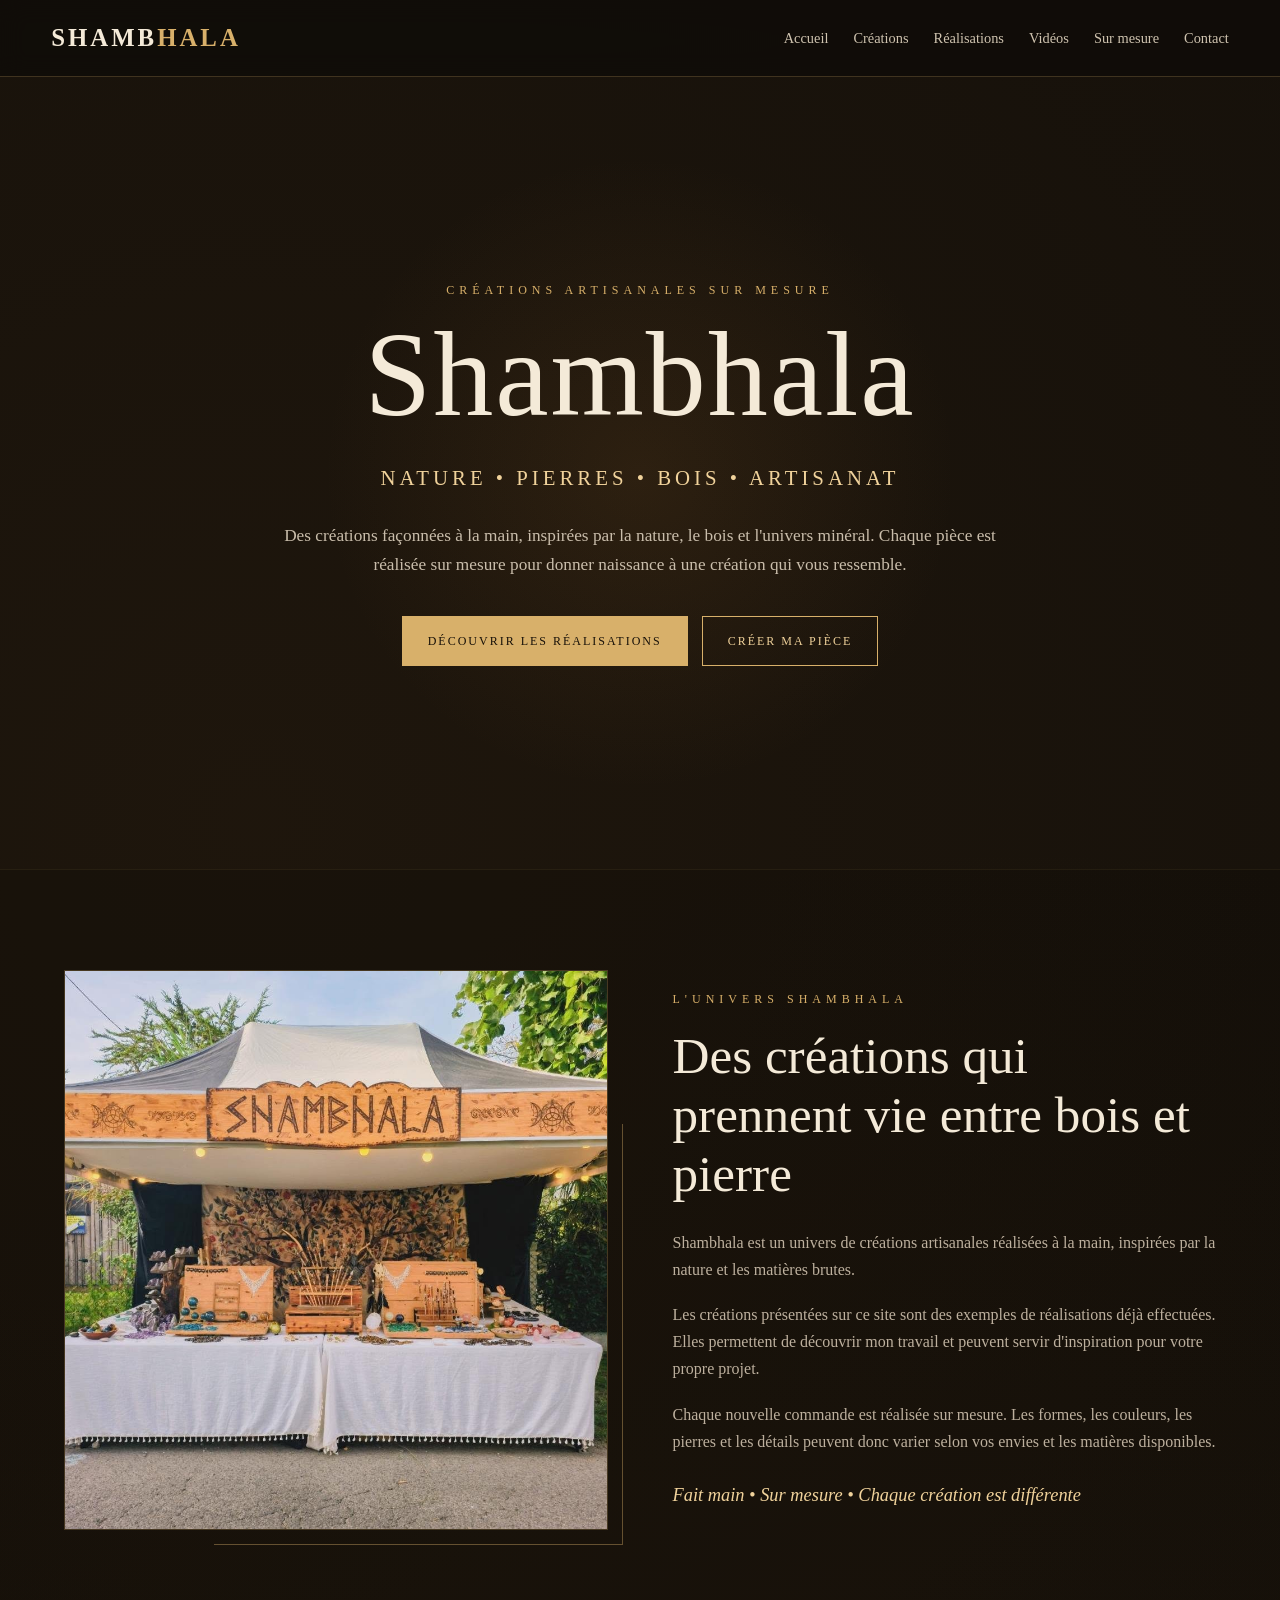
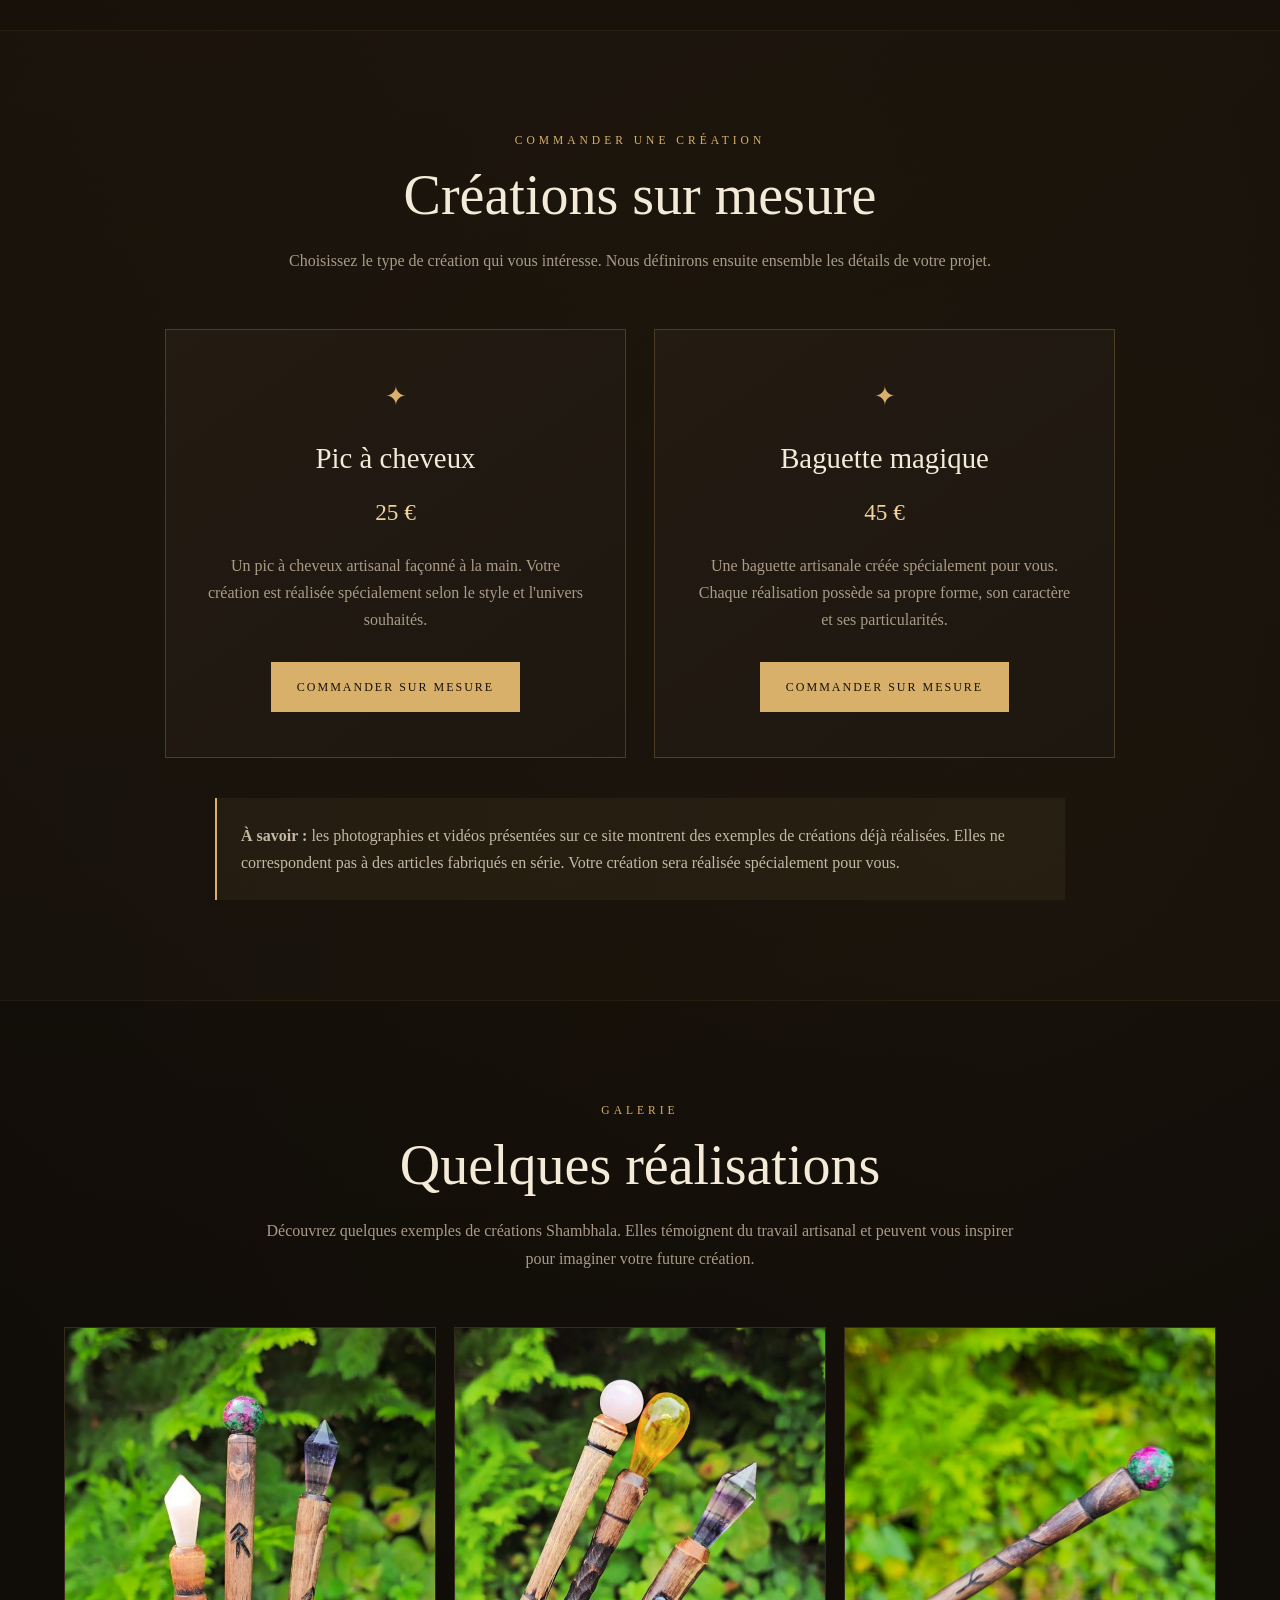
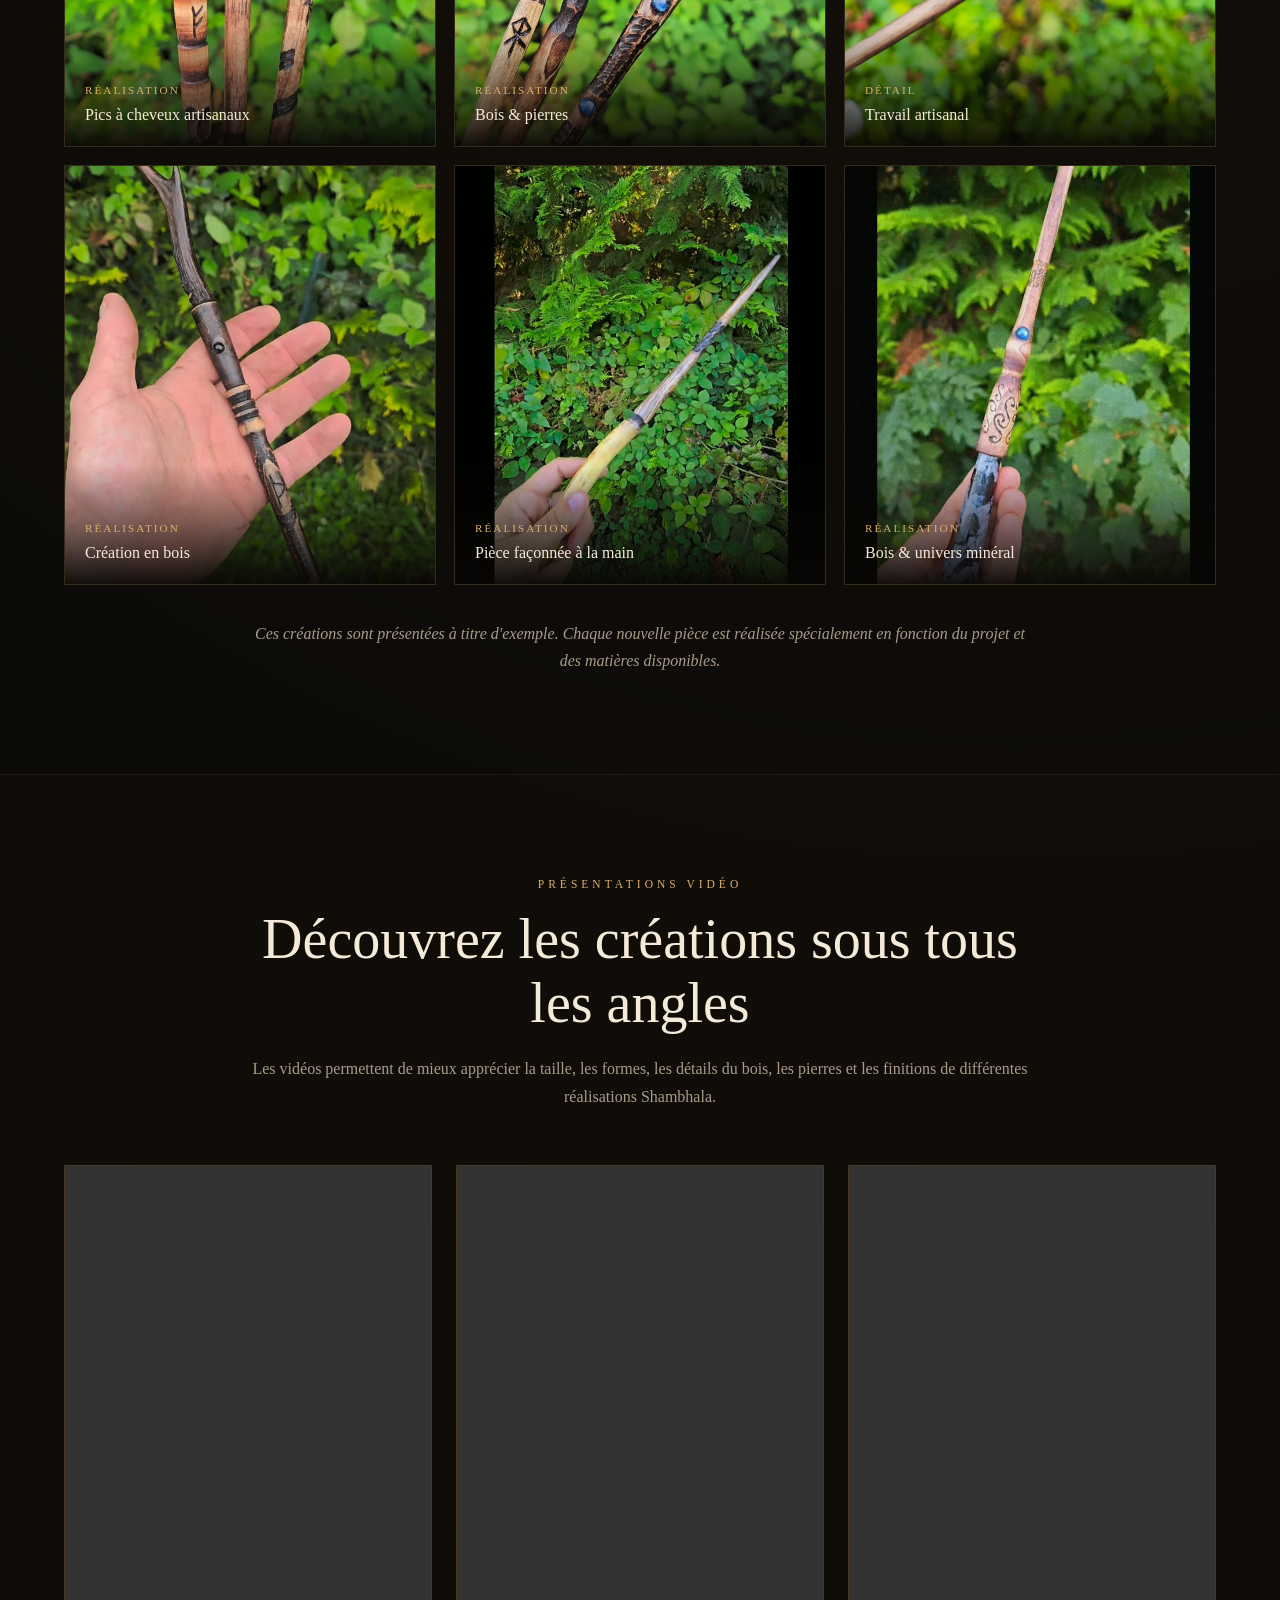
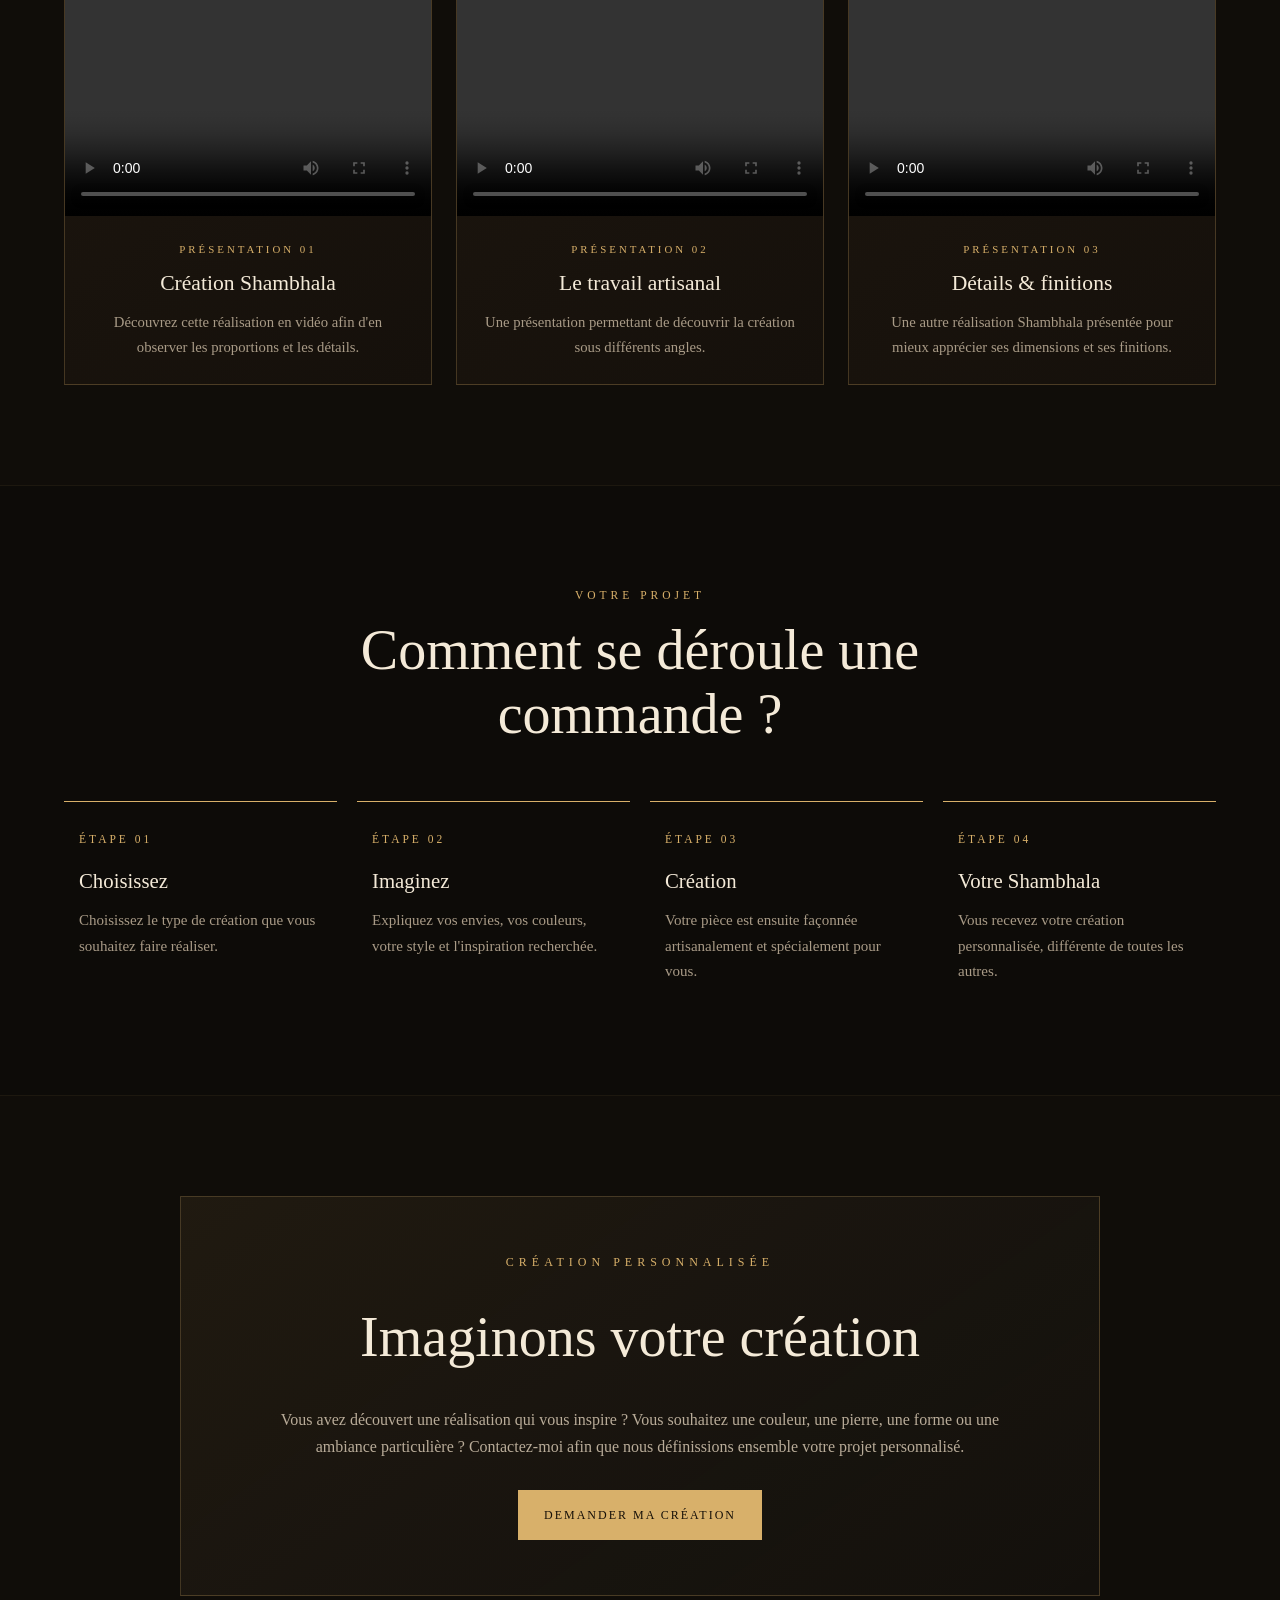
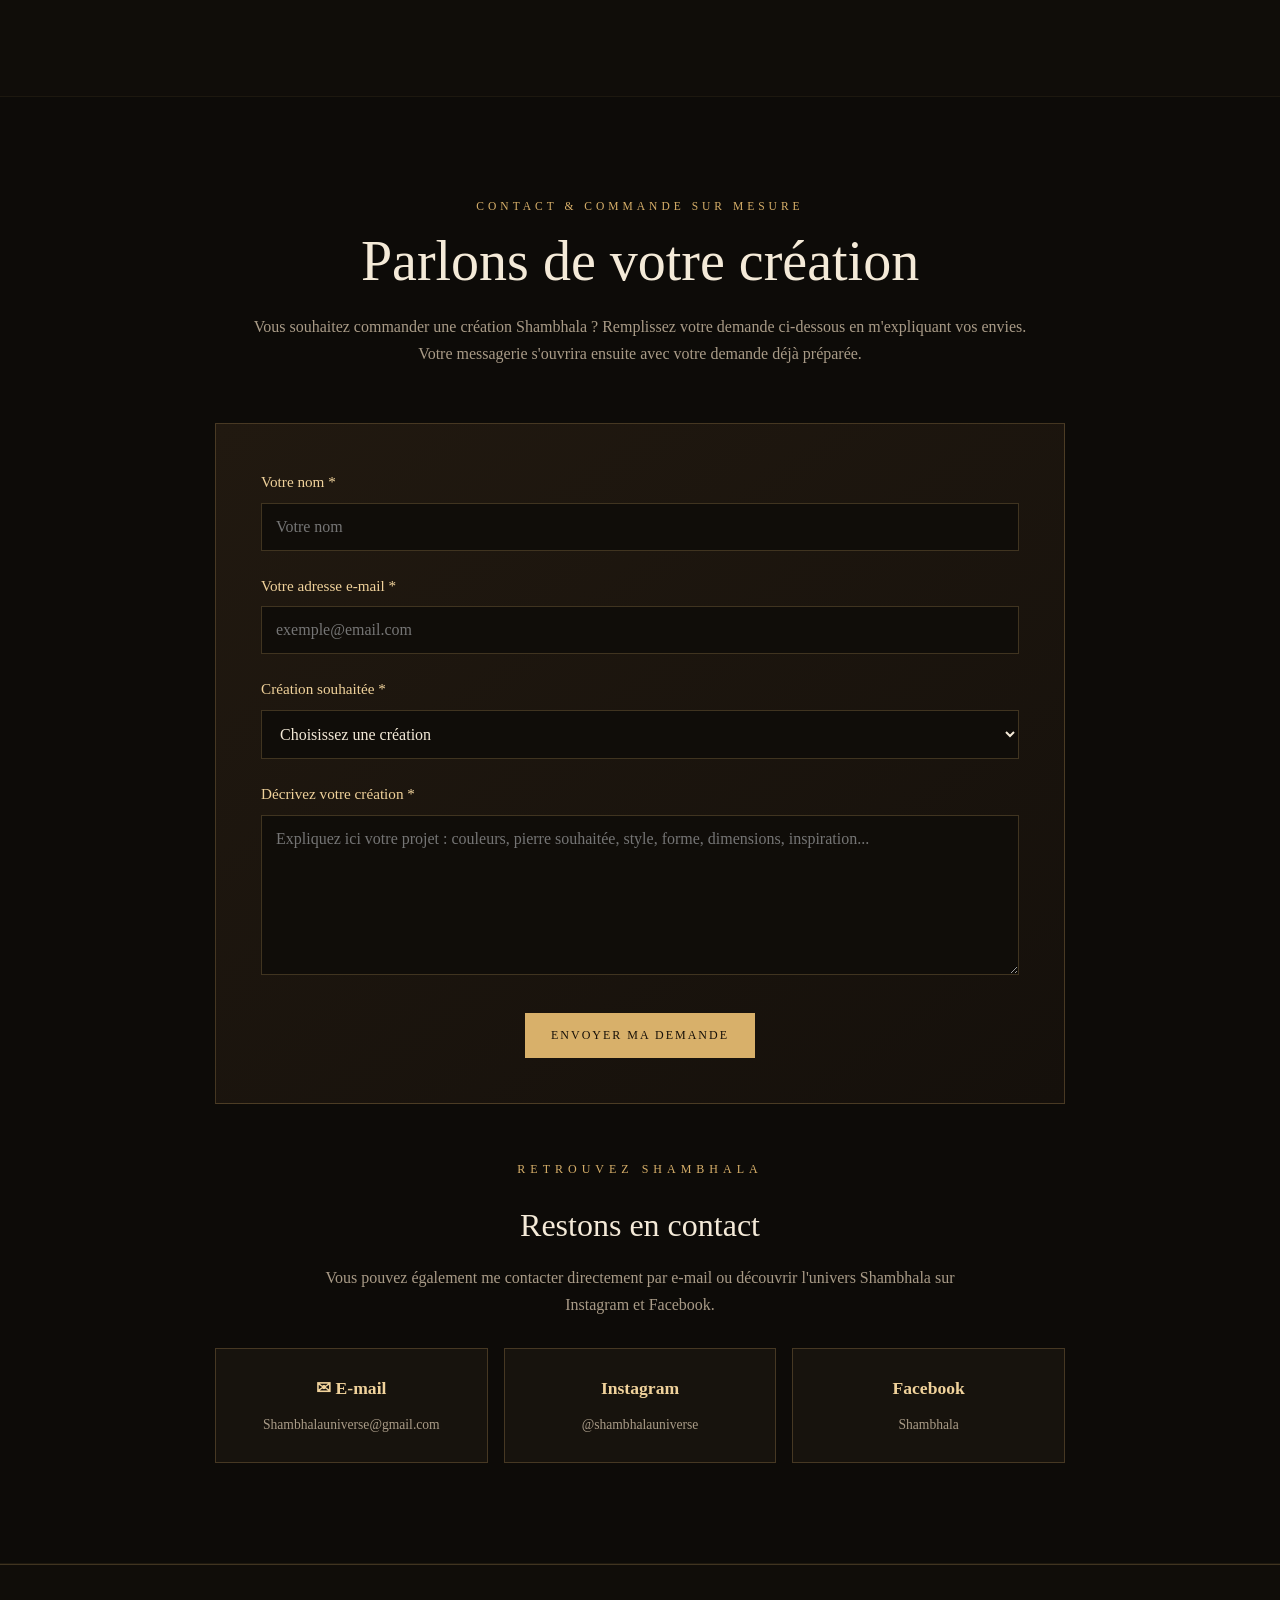
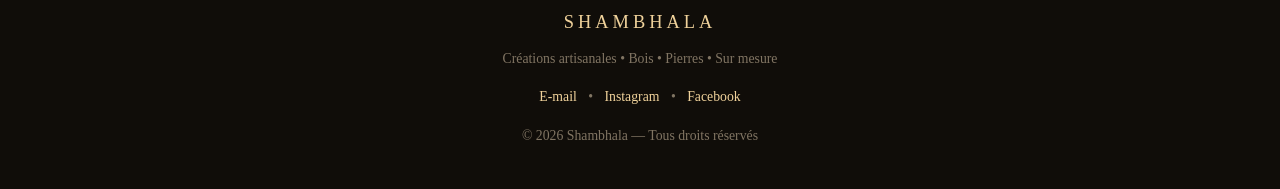
==== commit 31735ddb: "Update index.html" ====
--- a/index.html
+++ b/index.html
@@ -1,13 +1,19 @@
 <!DOCTYPE html>
 <html lang="fr">
+
 <head>
   <meta charset="UTF-8">
   <meta name="viewport" content="width=device-width, initial-scale=1.0">
 
   <title>Shambhala | Créations artisanales sur mesure</title>
-  <meta name="description" content="Shambhala - Créations artisanales sur mesure en bois et pierres. Pics à cheveux, baguettes magiques et créations personnalisées.">
+
+  <meta
+    name="description"
+    content="Shambhala - Créations artisanales sur mesure en bois et pierres. Pics à cheveux, baguettes magiques et créations personnalisées."
+  >
 
   <style>
+
     * {
       margin: 0;
       padding: 0;
@@ -32,10 +38,20 @@
 
     body {
       font-family: Georgia, "Times New Roman", serif;
+
       background:
-        radial-gradient(circle at 20% 10%, rgba(125, 82, 35, 0.13), transparent 32%),
-        radial-gradient(circle at 80% 30%, rgba(93, 65, 31, 0.11), transparent 28%),
+        radial-gradient(
+          circle at 20% 10%,
+          rgba(125, 82, 35, 0.13),
+          transparent 32%
+        ),
+        radial-gradient(
+          circle at 80% 30%,
+          rgba(93, 65, 31, 0.11),
+          transparent 28%
+        ),
         var(--fond);
+
       color: var(--texte);
       line-height: 1.7;
     }
@@ -60,31 +76,43 @@
       margin: auto;
     }
 
-    /* MENU */
+
+    /* =====================================================
+       MENU
+    ===================================================== */
 
     header {
       position: sticky;
       top: 0;
       z-index: 1000;
+
       background: rgba(16, 13, 9, 0.95);
+
       backdrop-filter: blur(12px);
+
       border-bottom: 1px solid var(--bordure);
     }
 
     nav {
       width: min(1180px, 92%);
       min-height: 76px;
+
       margin: auto;
+
       display: flex;
       align-items: center;
       justify-content: space-between;
+
       gap: 25px;
     }
 
     .logo {
       color: var(--creme);
+
       font-size: 1.55rem;
+
       letter-spacing: 3px;
+
       font-weight: bold;
     }
 
@@ -94,14 +122,19 @@
 
     .nav-links {
       display: flex;
+
       list-style: none;
+
       gap: 25px;
+
       align-items: center;
     }
 
     .nav-links a {
       color: #cfc3af;
+
       font-size: 0.9rem;
+
       transition: 0.25s;
     }
 
@@ -109,92 +142,150 @@
       color: var(--or-clair);
     }
 
-    /* ACCUEIL */
+
+    /* =====================================================
+       ACCUEIL
+    ===================================================== */
 
     .hero {
       min-height: 88vh;
+
       display: flex;
+
       align-items: center;
+
       text-align: center;
+
       position: relative;
+
       overflow: hidden;
     }
 
     .hero::before {
       content: "";
+
       position: absolute;
+
       inset: 0;
+
       background:
-        radial-gradient(circle at center, rgba(156, 105, 46, 0.14), transparent 42%);
+        radial-gradient(
+          circle at center,
+          rgba(156, 105, 46, 0.14),
+          transparent 42%
+        );
+
       pointer-events: none;
     }
 
     .hero-content {
       width: min(900px, 92%);
+
       margin: auto;
+
       padding: 90px 0;
+
       position: relative;
+
       z-index: 1;
     }
 
     .petit-titre {
       color: var(--or);
+
       text-transform: uppercase;
+
       letter-spacing: 5px;
+
       font-size: 0.75rem;
+
       margin-bottom: 18px;
     }
 
     h1 {
       color: var(--creme);
+
       font-size: clamp(4rem, 10vw, 7.5rem);
+
       line-height: 0.95;
+
       font-weight: normal;
+
       letter-spacing: 2px;
+
       margin-bottom: 28px;
     }
 
     .hero-sous-titre {
       color: var(--or-clair);
+
       font-size: clamp(1rem, 2vw, 1.3rem);
+
       letter-spacing: 4px;
+
       margin-bottom: 25px;
     }
 
     .hero p {
       max-width: 720px;
+
       margin: 0 auto 36px;
+
       color: #c9bdab;
+
       font-size: 1.08rem;
     }
+
+
+    /* =====================================================
+       BOUTONS
+    ===================================================== */
 
     .boutons {
       display: flex;
+
       justify-content: center;
+
       flex-wrap: wrap;
+
       gap: 14px;
     }
 
     .btn {
       display: inline-block;
+
       padding: 14px 25px;
+
       border: 1px solid var(--or);
+
       background: var(--or);
+
       color: #171008;
+
       text-transform: uppercase;
+
       letter-spacing: 2px;
+
       font-size: 0.75rem;
+
+      font-family: inherit;
+
+      cursor: pointer;
+
       transition: 0.25s;
     }
 
     .btn:hover {
       background: var(--or-clair);
+
       border-color: var(--or-clair);
+
       transform: translateY(-2px);
     }
 
     .btn-contour {
       background: transparent;
+
       color: var(--or-clair);
     }
 
@@ -202,7 +293,10 @@
       color: #171008;
     }
 
-    /* SECTIONS */
+
+    /* =====================================================
+       SECTIONS
+    ===================================================== */
 
     .section {
       padding: 100px 0;
@@ -210,29 +304,43 @@
 
     .section-sombre {
       background: rgba(0, 0, 0, 0.16);
-      border-top: 1px solid rgba(216, 176, 106, 0.08);
-      border-bottom: 1px solid rgba(216, 176, 106, 0.08);
+
+      border-top:
+        1px solid rgba(216, 176, 106, 0.08);
+
+      border-bottom:
+        1px solid rgba(216, 176, 106, 0.08);
     }
 
     .titre-section {
       max-width: 780px;
+
       margin: 0 auto 55px;
+
       text-align: center;
     }
 
     .titre-section .mini {
       color: var(--or);
+
       text-transform: uppercase;
+
       letter-spacing: 4px;
+
       font-size: 0.72rem;
+
       margin-bottom: 12px;
     }
 
     .titre-section h2 {
       color: var(--creme);
+
       font-size: clamp(2.2rem, 5vw, 3.5rem);
+
       line-height: 1.15;
+
       font-weight: normal;
+
       margin-bottom: 20px;
     }
 
@@ -240,12 +348,18 @@
       color: var(--texte-doux);
     }
 
-    /* PRESENTATION */
+
+    /* =====================================================
+       PRESENTATION
+    ===================================================== */
 
     .presentation {
       display: grid;
+
       grid-template-columns: 1fr 1fr;
+
       gap: 65px;
+
       align-items: center;
     }
 
@@ -255,122 +369,190 @@
 
     .presentation-photo img {
       width: 100%;
+
       height: 560px;
+
       object-fit: cover;
+
       border: 1px solid var(--bordure);
     }
 
     .presentation-photo::after {
       content: "";
+
       position: absolute;
+
       width: 75%;
+
       height: 75%;
+
       right: -15px;
+
       bottom: -15px;
+
       border-right: 1px solid var(--or);
+
       border-bottom: 1px solid var(--or);
+
       opacity: 0.4;
+
       pointer-events: none;
     }
 
     .presentation-texte h2 {
       color: var(--creme);
+
       font-size: clamp(2.2rem, 4vw, 3.3rem);
+
       font-weight: normal;
+
       line-height: 1.15;
+
       margin-bottom: 25px;
     }
 
     .presentation-texte p {
       color: #bdb09e;
+
       margin-bottom: 18px;
     }
 
     .signature {
       color: var(--or-clair);
+
       font-style: italic;
+
       font-size: 1.15rem;
+
       margin-top: 25px;
     }
 
-    /* CREATIONS */
+
+    /* =====================================================
+       CREATIONS
+    ===================================================== */
 
     .creation-grid {
       display: grid;
+
       grid-template-columns: repeat(2, 1fr);
+
       gap: 28px;
+
       max-width: 950px;
+
       margin: auto;
     }
 
     .creation-card {
       padding: 45px 38px;
+
       text-align: center;
-      background: linear-gradient(145deg, #241b12, var(--carte));
+
+      background:
+        linear-gradient(
+          145deg,
+          #241b12,
+          var(--carte)
+        );
+
       border: 1px solid var(--bordure);
+
       transition: 0.3s;
     }
 
     .creation-card:hover {
       transform: translateY(-5px);
-      border-color: rgba(216, 176, 106, 0.55);
+
+      border-color:
+        rgba(216, 176, 106, 0.55);
     }
 
     .creation-card::before {
       content: "✦";
+
       display: block;
+
       color: var(--or);
+
       font-size: 1.6rem;
+
       margin-bottom: 15px;
     }
 
     .creation-card h3 {
       color: var(--creme);
+
       font-size: 1.8rem;
+
       font-weight: normal;
+
       margin-bottom: 10px;
     }
 
     .prix {
       color: var(--or-clair);
+
       font-size: 1.45rem;
+
       margin-bottom: 20px;
     }
 
     .creation-card p {
       color: var(--texte-doux);
+
       margin-bottom: 28px;
     }
 
     .important {
       max-width: 850px;
+
       margin: 40px auto 0;
+
       padding: 24px;
-      background: rgba(216, 176, 106, 0.06);
+
+      background:
+        rgba(216, 176, 106, 0.06);
+
       border-left: 2px solid var(--or);
+
       color: #c5b8a5;
     }
 
-    /* GALERIE */
+
+    /* =====================================================
+       GALERIE
+    ===================================================== */
 
     .galerie {
       display: grid;
-      grid-template-columns: repeat(3, 1fr);
+
+      grid-template-columns:
+        repeat(3, 1fr);
+
       gap: 18px;
     }
 
     .photo {
       position: relative;
+
       overflow: hidden;
+
       height: 420px;
+
       background: #19130e;
-      border: 1px solid rgba(216, 176, 106, 0.15);
+
+      border:
+        1px solid rgba(216, 176, 106, 0.15);
     }
 
     .photo img {
       width: 100%;
+
       height: 100%;
+
       object-fit: cover;
+
       transition: 0.5s;
     }
 
@@ -380,166 +562,426 @@
 
     .legende {
       position: absolute;
+
       left: 0;
       right: 0;
       bottom: 0;
+
       padding: 55px 20px 18px;
-      background: linear-gradient(transparent, rgba(8, 6, 4, 0.95));
+
+      background:
+        linear-gradient(
+          transparent,
+          rgba(8, 6, 4, 0.95)
+        );
+
       color: var(--creme);
     }
 
     .legende span {
       display: block;
+
       color: var(--or);
+
       text-transform: uppercase;
+
       letter-spacing: 2px;
+
       font-size: 0.7rem;
     }
 
     .note-galerie {
       max-width: 780px;
+
       margin: 35px auto 0;
+
       text-align: center;
+
       color: var(--texte-doux);
+
       font-style: italic;
     }
 
-    /* VIDEOS */
+
+    /* =====================================================
+       VIDEOS
+    ===================================================== */
 
     .video-grid {
       display: grid;
-      grid-template-columns: repeat(3, 1fr);
+
+      grid-template-columns:
+        repeat(3, 1fr);
+
       gap: 24px;
     }
 
     .video-card {
-      background: linear-gradient(145deg, #211910, #15100b);
+      background:
+        linear-gradient(
+          145deg,
+          #211910,
+          #15100b
+        );
+
       border: 1px solid var(--bordure);
+
       overflow: hidden;
     }
 
     .video-card video {
       width: 100%;
+
       aspect-ratio: 9 / 16;
+
       max-height: 650px;
+
       object-fit: contain;
+
       background: #000;
     }
 
     .video-info {
       padding: 24px;
+
       text-align: center;
     }
 
     .video-info .numero {
       color: var(--or);
+
       text-transform: uppercase;
+
       letter-spacing: 3px;
+
       font-size: 0.68rem;
+
       margin-bottom: 7px;
     }
 
     .video-info h3 {
       color: var(--creme);
+
       font-size: 1.35rem;
+
       font-weight: normal;
+
       margin-bottom: 8px;
     }
 
     .video-info p {
       color: var(--texte-doux);
+
       font-size: 0.92rem;
     }
 
-    /* ETAPES */
+
+    /* =====================================================
+       ETAPES
+    ===================================================== */
 
     .etapes {
       display: grid;
-      grid-template-columns: repeat(4, 1fr);
+
+      grid-template-columns:
+        repeat(4, 1fr);
+
       gap: 20px;
     }
 
     .etape {
       border-top: 1px solid var(--or);
+
       padding: 28px 15px 10px;
     }
 
     .etape-numero {
       color: var(--or);
+
       font-size: 0.72rem;
+
       letter-spacing: 3px;
+
       margin-bottom: 13px;
     }
 
     .etape h3 {
       color: var(--creme);
+
       font-size: 1.3rem;
+
       font-weight: normal;
+
       margin-bottom: 10px;
     }
 
     .etape p {
       color: var(--texte-doux);
+
       font-size: 0.94rem;
     }
 
-    /* SUR MESURE */
+
+    /* =====================================================
+       SUR MESURE
+    ===================================================== */
 
     .sur-mesure-box {
       max-width: 920px;
+
       margin: auto;
+
       padding: 55px;
+
       text-align: center;
+
       background:
-        linear-gradient(145deg, rgba(216,176,106,0.08), rgba(255,255,255,0.01));
+        linear-gradient(
+          145deg,
+          rgba(216,176,106,0.08),
+          rgba(255,255,255,0.01)
+        );
+
       border: 1px solid var(--bordure);
     }
 
     .sur-mesure-box h2 {
       color: var(--creme);
-      font-size: clamp(2.2rem, 5vw, 3.5rem);
+
+      font-size:
+        clamp(2.2rem, 5vw, 3.5rem);
+
       font-weight: normal;
+
       margin-bottom: 20px;
     }
 
     .sur-mesure-box p {
       max-width: 720px;
+
       margin: 0 auto 30px;
+
       color: #b9ac99;
     }
 
-    /* CONTACT */
+
+    /* =====================================================
+       FORMULAIRE CONTACT
+    ===================================================== */
 
     .contact {
       text-align: center;
     }
 
-    .contact p {
-      max-width: 700px;
+    .contact-formulaire {
+      max-width: 850px;
+
+      margin: 0 auto 55px;
+
+      padding: 45px;
+
+      background:
+        linear-gradient(
+          145deg,
+          #211910,
+          #15100b
+        );
+
+      border: 1px solid var(--bordure);
+
+      text-align: left;
+    }
+
+    .form-groupe {
+      margin-bottom: 22px;
+    }
+
+    .form-groupe label {
+      display: block;
+
+      color: var(--or-clair);
+
+      margin-bottom: 8px;
+
+      font-size: 0.95rem;
+    }
+
+    .form-groupe input,
+    .form-groupe select,
+    .form-groupe textarea {
+      width: 100%;
+
+      padding: 14px;
+
+      background: #100d09;
+
+      border: 1px solid var(--bordure);
+
+      color: var(--creme);
+
+      font-family: inherit;
+
+      font-size: 1rem;
+
+      outline: none;
+
+      transition: 0.25s;
+    }
+
+    .form-groupe textarea {
+      resize: vertical;
+
+      min-height: 160px;
+    }
+
+    .form-groupe input:focus,
+    .form-groupe select:focus,
+    .form-groupe textarea:focus {
+      border-color: var(--or);
+    }
+
+    .form-groupe select option {
+      background: #100d09;
+
+      color: var(--creme);
+    }
+
+    .form-bouton {
+      text-align: center;
+
+      margin-top: 30px;
+    }
+
+
+    /* =====================================================
+       CONTACT DIRECT
+    ===================================================== */
+
+    .contact-direct {
+      max-width: 850px;
+
+      margin: auto;
+
+      text-align: center;
+    }
+
+    .contact-direct h3 {
+      color: var(--creme);
+
+      font-size: 2rem;
+
+      font-weight: normal;
+
+      margin-bottom: 12px;
+    }
+
+    .contact-direct > p {
+      color: var(--texte-doux);
+
+      max-width: 650px;
+
       margin: 0 auto 30px;
+    }
+
+    .reseaux {
+      display: grid;
+
+      grid-template-columns:
+        repeat(3, 1fr);
+
+      gap: 16px;
+
+      margin-top: 30px;
+    }
+
+    .reseau {
+      display: block;
+
+      padding: 25px 15px;
+
+      background:
+        rgba(216, 176, 106, 0.05);
+
+      border: 1px solid var(--bordure);
+
+      transition: 0.25s;
+    }
+
+    .reseau:hover {
+      background:
+        rgba(216, 176, 106, 0.11);
+
+      border-color: var(--or);
+
+      transform: translateY(-3px);
+    }
+
+    .reseau strong {
+      display: block;
+
+      color: var(--or-clair);
+
+      font-size: 1.1rem;
+
+      margin-bottom: 6px;
+    }
+
+    .reseau span {
       color: var(--texte-doux);
-    }
-
-    /* FOOTER */
+
+      font-size: 0.85rem;
+
+      overflow-wrap: anywhere;
+    }
+
+
+    /* =====================================================
+       FOOTER
+    ===================================================== */
 
     footer {
       padding: 42px 0;
+
       border-top: 1px solid var(--bordure);
+
       text-align: center;
+
       color: #817563;
+
       font-size: 0.86rem;
     }
 
     .footer-logo {
       color: var(--or-clair);
+
       letter-spacing: 4px;
+
       font-size: 1.15rem;
+
       margin-bottom: 8px;
     }
 
-    /* TELEPHONE / TABLETTE */
+    .footer-liens {
+      margin-top: 15px;
+    }
+
+    .footer-liens a {
+      color: var(--or-clair);
+
+      margin: 0 8px;
+    }
+
+    .footer-liens a:hover {
+      text-decoration: underline;
+    }
+
+
+    /* =====================================================
+       TABLETTE
+    ===================================================== */
 
     @media (max-width: 900px) {
+
       .nav-links {
         gap: 14px;
       }
@@ -553,29 +995,46 @@
       }
 
       .galerie {
-        grid-template-columns: repeat(2, 1fr);
+        grid-template-columns:
+          repeat(2, 1fr);
       }
 
       .video-grid {
         grid-template-columns: 1fr;
+
         max-width: 520px;
+
         margin: auto;
       }
 
       .etapes {
-        grid-template-columns: repeat(2, 1fr);
+        grid-template-columns:
+          repeat(2, 1fr);
       }
-    }
+
+      .reseaux {
+        grid-template-columns: 1fr;
+      }
+    }
+
+
+    /* =====================================================
+       TELEPHONE
+    ===================================================== */
 
     @media (max-width: 680px) {
+
       nav {
         flex-direction: column;
+
         padding: 15px 0;
       }
 
       .nav-links {
         justify-content: center;
+
         flex-wrap: wrap;
+
         gap: 8px 15px;
       }
 
@@ -608,16 +1067,26 @@
       .presentation-photo img {
         height: 430px;
       }
-    }
+
+      .contact-formulaire {
+        padding: 30px 20px;
+      }
+    }
+
   </style>
+
 </head>
 
 
 <body>
 
-  <!-- MENU -->
+
+  <!-- =====================================================
+       MENU
+  ====================================================== -->
 
   <header>
+
     <nav>
 
       <a href="#accueil" class="logo">
@@ -625,21 +1094,46 @@
       </a>
 
       <ul class="nav-links">
-        <li><a href="#accueil">Accueil</a></li>
-        <li><a href="#creations">Créations</a></li>
-        <li><a href="#realisations">Réalisations</a></li>
-        <li><a href="#videos">Vidéos</a></li>
-        <li><a href="#sur-mesure">Sur mesure</a></li>
-        <li><a href="#contact">Contact</a></li>
+
+        <li>
+          <a href="#accueil">Accueil</a>
+        </li>
+
+        <li>
+          <a href="#creations">Créations</a>
+        </li>
+
+        <li>
+          <a href="#realisations">Réalisations</a>
+        </li>
+
+        <li>
+          <a href="#videos">Vidéos</a>
+        </li>
+
+        <li>
+          <a href="#sur-mesure">Sur mesure</a>
+        </li>
+
+        <li>
+          <a href="#contact">Contact</a>
+        </li>
+
       </ul>
 
     </nav>
+
   </header>
 
 
-  <!-- ACCUEIL -->
-
-  <main id="accueil" class="hero">
+  <!-- =====================================================
+       ACCUEIL
+  ====================================================== -->
+
+  <main
+    id="accueil"
+    class="hero"
+  >
 
     <div class="hero-content">
 
@@ -647,25 +1141,37 @@
         Créations artisanales sur mesure
       </div>
 
-      <h1>Shambhala</h1>
+      <h1>
+        Shambhala
+      </h1>
 
       <div class="hero-sous-titre">
         NATURE • PIERRES • BOIS • ARTISANAT
       </div>
 
       <p>
-        Des créations façonnées à la main, inspirées par la nature,
-        le bois et l'univers minéral. Chaque pièce est réalisée
-        sur mesure pour donner naissance à une création qui vous ressemble.
+        Des créations façonnées à la main,
+        inspirées par la nature,
+        le bois et l'univers minéral.
+
+        Chaque pièce est réalisée sur mesure
+        pour donner naissance à une création
+        qui vous ressemble.
       </p>
 
       <div class="boutons">
 
-        <a href="#realisations" class="btn">
+        <a
+          href="#realisations"
+          class="btn"
+        >
           Découvrir les réalisations
         </a>
 
-        <a href="#sur-mesure" class="btn btn-contour">
+        <a
+          href="#sur-mesure"
+          class="btn btn-contour"
+        >
           Créer ma pièce
         </a>
 
@@ -676,7 +1182,9 @@
   </main>
 
 
-  <!-- PRESENTATION -->
+  <!-- =====================================================
+       PRESENTATION SHAMBHALA
+  ====================================================== -->
 
   <section class="section section-sombre">
 
@@ -701,28 +1209,38 @@
           </div>
 
           <h2>
-            Des créations qui prennent vie entre bois et pierre
+            Des créations qui prennent vie
+            entre bois et pierre
           </h2>
 
           <p>
-            Shambhala est un univers de créations artisanales réalisées
-            à la main, inspirées par la nature et les matières brutes.
+            Shambhala est un univers de créations
+            artisanales réalisées à la main,
+            inspirées par la nature et les matières brutes.
           </p>
 
           <p>
-            Les créations présentées sur ce site sont des exemples
-            de réalisations déjà effectuées. Elles permettent de découvrir
-            mon travail et peuvent servir d'inspiration pour votre propre projet.
+            Les créations présentées sur ce site
+            sont des exemples de réalisations déjà effectuées.
+
+            Elles permettent de découvrir mon travail
+            et peuvent servir d'inspiration
+            pour votre propre projet.
           </p>
 
           <p>
-            Chaque nouvelle commande est réalisée sur mesure.
-            Les formes, les couleurs, les pierres et les détails
-            peuvent donc varier selon vos envies et les matières disponibles.
+            Chaque nouvelle commande est réalisée
+            sur mesure.
+
+            Les formes, les couleurs,
+            les pierres et les détails
+            peuvent donc varier selon vos envies
+            et les matières disponibles.
           </p>
 
           <div class="signature">
-            Fait main • Sur mesure • Chaque création est différente
+            Fait main • Sur mesure •
+            Chaque création est différente
           </div>
 
         </div>
@@ -734,9 +1252,14 @@
   </section>
 
 
-  <!-- CREATIONS SUR MESURE -->
-
-  <section id="creations" class="section">
+  <!-- =====================================================
+       CREATIONS SUR MESURE
+  ====================================================== -->
+
+  <section
+    id="creations"
+    class="section"
+  >
 
     <div class="container">
 
@@ -751,8 +1274,11 @@
         </h2>
 
         <p>
-          Choisissez le type de création qui vous intéresse.
-          Nous définirons ensuite ensemble les détails de votre projet.
+          Choisissez le type de création
+          qui vous intéresse.
+
+          Nous définirons ensuite ensemble
+          les détails de votre projet.
         </p>
 
       </div>
@@ -765,42 +1291,58 @@
 
         <article class="creation-card">
 
-          <h3>Pic à cheveux</h3>
+          <h3>
+            Pic à cheveux
+          </h3>
 
           <div class="prix">
             25 €
           </div>
 
           <p>
-            Un pic à cheveux artisanal façonné à la main.
-            Votre création est réalisée spécialement selon le style
-            et l'univers souhaités.
+            Un pic à cheveux artisanal
+            façonné à la main.
+
+            Votre création est réalisée spécialement
+            selon le style et l'univers souhaités.
           </p>
 
-          <a href="#sur-mesure" class="btn">
+          <a
+            href="#contact"
+            class="btn"
+          >
             Commander sur mesure
           </a>
 
         </article>
 
 
-        <!-- BAGUETTE -->
+        <!-- BAGUETTE MAGIQUE -->
 
         <article class="creation-card">
 
-          <h3>Baguette magique</h3>
+          <h3>
+            Baguette magique
+          </h3>
 
           <div class="prix">
             45 €
           </div>
 
           <p>
-            Une baguette artisanale créée spécialement pour vous.
-            Chaque réalisation possède sa propre forme,
-            son caractère et ses particularités.
+            Une baguette artisanale créée
+            spécialement pour vous.
+
+            Chaque réalisation possède
+            sa propre forme,
+            son caractère
+            et ses particularités.
           </p>
 
-          <a href="#sur-mesure" class="btn">
+          <a
+            href="#contact"
+            class="btn"
+          >
             Commander sur mesure
           </a>
 
@@ -812,11 +1354,16 @@
       <div class="important">
 
         <strong>À savoir :</strong>
-        les photographies et vidéos présentées sur ce site montrent
-        des exemples de créations déjà réalisées.
-
-        Elles ne correspondent pas à des articles fabriqués en série.
-        Votre création sera réalisée spécialement pour vous.
+
+        les photographies et vidéos présentées
+        sur ce site montrent des exemples
+        de créations déjà réalisées.
+
+        Elles ne correspondent pas
+        à des articles fabriqués en série.
+
+        Votre création sera réalisée
+        spécialement pour vous.
 
       </div>
 
@@ -825,9 +1372,14 @@
   </section>
 
 
-  <!-- GALERIE -->
-
-  <section id="realisations" class="section section-sombre">
+  <!-- =====================================================
+       GALERIE DE REALISATIONS
+  ====================================================== -->
+
+  <section
+    id="realisations"
+    class="section section-sombre"
+  >
 
     <div class="container">
 
@@ -842,8 +1394,11 @@
         </h2>
 
         <p>
-          Découvrez quelques exemples de créations Shambhala.
-          Elles témoignent du travail artisanal et peuvent vous inspirer
+          Découvrez quelques exemples
+          de créations Shambhala.
+
+          Elles témoignent du travail artisanal
+          et peuvent vous inspirer
           pour imaginer votre future création.
         </p>
 
@@ -862,8 +1417,13 @@
           >
 
           <div class="legende">
-            <span>Réalisation</span>
+
+            <span>
+              Réalisation
+            </span>
+
             Pics à cheveux artisanaux
+
           </div>
 
         </div>
@@ -878,8 +1438,13 @@
           >
 
           <div class="legende">
-            <span>Réalisation</span>
+
+            <span>
+              Réalisation
+            </span>
+
             Bois & pierres
+
           </div>
 
         </div>
@@ -894,8 +1459,13 @@
           >
 
           <div class="legende">
-            <span>Détail</span>
+
+            <span>
+              Détail
+            </span>
+
             Travail artisanal
+
           </div>
 
         </div>
@@ -910,8 +1480,13 @@
           >
 
           <div class="legende">
-            <span>Réalisation</span>
+
+            <span>
+              Réalisation
+            </span>
+
             Création en bois
+
           </div>
 
         </div>
@@ -926,8 +1501,13 @@
           >
 
           <div class="legende">
-            <span>Réalisation</span>
+
+            <span>
+              Réalisation
+            </span>
+
             Pièce façonnée à la main
+
           </div>
 
         </div>
@@ -942,8 +1522,13 @@
           >
 
           <div class="legende">
-            <span>Réalisation</span>
+
+            <span>
+              Réalisation
+            </span>
+
             Bois & univers minéral
+
           </div>
 
         </div>
@@ -952,9 +1537,14 @@
 
 
       <p class="note-galerie">
-        Ces créations sont présentées à titre d'exemple.
-        Chaque nouvelle pièce est réalisée spécialement
-        en fonction du projet et des matières disponibles.
+
+        Ces créations sont présentées
+        à titre d'exemple.
+
+        Chaque nouvelle pièce est réalisée
+        spécialement en fonction du projet
+        et des matières disponibles.
+
       </p>
 
     </div>
@@ -962,9 +1552,14 @@
   </section>
 
 
-  <!-- VIDEOS -->
-
-  <section id="videos" class="section">
+  <!-- =====================================================
+       VIDEOS
+  ====================================================== -->
+
+  <section
+    id="videos"
+    class="section"
+  >
 
     <div class="container">
 
@@ -975,13 +1570,16 @@
         </div>
 
         <h2>
-          Découvrez les créations sous tous les angles
+          Découvrez les créations
+          sous tous les angles
         </h2>
 
         <p>
-          Les vidéos permettent de mieux apprécier la taille,
-          les formes, les détails du bois, les pierres
-          et les finitions de différentes réalisations Shambhala.
+          Les vidéos permettent de mieux apprécier
+          la taille, les formes,
+          les détails du bois,
+          les pierres et les finitions
+          de différentes réalisations Shambhala.
         </p>
 
       </div>
@@ -994,9 +1592,19 @@
 
         <article class="video-card">
 
-          <video controls playsinline preload="metadata">
-            <source src="28631.mp4" type="video/mp4">
+          <video
+            controls
+            playsinline
+            preload="metadata"
+          >
+
+            <source
+              src="28631.mp4"
+              type="video/mp4"
+            >
+
             Votre navigateur ne peut pas lire cette vidéo.
+
           </video>
 
           <div class="video-info">
@@ -1011,7 +1619,8 @@
 
             <p>
               Découvrez cette réalisation en vidéo
-              afin d'en observer les proportions et les détails.
+              afin d'en observer
+              les proportions et les détails.
             </p>
 
           </div>
@@ -1023,9 +1632,19 @@
 
         <article class="video-card">
 
-          <video controls playsinline preload="metadata">
-            <source src="28635.mp4" type="video/mp4">
+          <video
+            controls
+            playsinline
+            preload="metadata"
+          >
+
+            <source
+              src="28635.mp4"
+              type="video/mp4"
+            >
+
             Votre navigateur ne peut pas lire cette vidéo.
+
           </video>
 
           <div class="video-info">
@@ -1039,8 +1658,9 @@
             </h3>
 
             <p>
-              Une présentation permettant de découvrir
-              la création sous différents angles.
+              Une présentation permettant
+              de découvrir la création
+              sous différents angles.
             </p>
 
           </div>
@@ -1052,9 +1672,19 @@
 
         <article class="video-card">
 
-          <video controls playsinline preload="metadata">
-            <source src="28636.mp4" type="video/mp4">
+          <video
+            controls
+            playsinline
+            preload="metadata"
+          >
+
+            <source
+              src="28636.mp4"
+              type="video/mp4"
+            >
+
             Votre navigateur ne peut pas lire cette vidéo.
+
           </video>
 
           <div class="video-info">
@@ -1068,8 +1698,9 @@
             </h3>
 
             <p>
-              Une autre réalisation Shambhala présentée
-              pour mieux apprécier ses dimensions et ses finitions.
+              Une autre réalisation Shambhala
+              présentée pour mieux apprécier
+              ses dimensions et ses finitions.
             </p>
 
           </div>
@@ -1083,7 +1714,9 @@
   </section>
 
 
-  <!-- COMMENT COMMANDER -->
+  <!-- =====================================================
+       COMMENT COMMANDER
+  ====================================================== -->
 
   <section class="section section-sombre">
 
@@ -1116,7 +1749,8 @@
           </h3>
 
           <p>
-            Choisissez le type de création que vous souhaitez faire réaliser.
+            Choisissez le type de création
+            que vous souhaitez faire réaliser.
           </p>
 
         </div>
@@ -1133,8 +1767,10 @@
           </h3>
 
           <p>
-            Expliquez vos envies, vos couleurs,
-            votre style et l'inspiration recherchée.
+            Expliquez vos envies,
+            vos couleurs,
+            votre style
+            et l'inspiration recherchée.
           </p>
 
         </div>
@@ -1151,7 +1787,8 @@
           </h3>
 
           <p>
-            Votre pièce est ensuite façonnée artisanalement
+            Votre pièce est ensuite
+            façonnée artisanalement
             et spécialement pour vous.
           </p>
 
@@ -1182,9 +1819,14 @@
   </section>
 
 
-  <!-- SUR MESURE -->
-
-  <section id="sur-mesure" class="section">
+  <!-- =====================================================
+       SUR MESURE
+  ====================================================== -->
+
+  <section
+    id="sur-mesure"
+    class="section"
+  >
 
     <div class="container">
 
@@ -1199,15 +1841,22 @@
         </h2>
 
         <p>
-          Vous avez découvert une réalisation qui vous inspire ?
-          Vous souhaitez une couleur, une pierre, une forme
+          Vous avez découvert une réalisation
+          qui vous inspire ?
+
+          Vous souhaitez une couleur,
+          une pierre,
+          une forme
           ou une ambiance particulière ?
 
-          Contactez-moi afin que nous définissions ensemble
-          votre projet personnalisé.
+          Contactez-moi afin que nous définissions
+          ensemble votre projet personnalisé.
         </p>
 
-        <a href="#contact" class="btn">
+        <a
+          href="#contact"
+          class="btn"
+        >
           Demander ma création
         </a>
 
@@ -1218,49 +1867,246 @@
   </section>
 
 
-  <!-- CONTACT -->
-
-  <section id="contact" class="section section-sombre">
+  <!-- =====================================================
+       CONTACT ET COMMANDE
+  ====================================================== -->
+
+  <section
+    id="contact"
+    class="section section-sombre"
+  >
 
     <div class="container contact">
 
+
       <div class="titre-section">
 
         <div class="mini">
-          Contact
+          Contact & commande sur mesure
         </div>
 
         <h2>
-          Parlons de votre projet
+          Parlons de votre création
         </h2>
 
         <p>
-          Pour une création sur mesure, indiquez le type
-          de création souhaité ainsi que vos idées,
-          vos préférences et vos inspirations.
+          Vous souhaitez commander
+          une création Shambhala ?
+
+          Remplissez votre demande ci-dessous
+          en m'expliquant vos envies.
+
+          Votre messagerie s'ouvrira ensuite
+          avec votre demande déjà préparée.
         </p>
 
       </div>
 
 
-      <!--
-        PROCHAINE ETAPE :
-        nous ajouterons ici tes coordonnées,
-        tes réseaux sociaux et le système permettant
-        de passer une vraie commande.
-      -->
-
-
-      <a href="#creations" class="btn">
-        Voir les créations
-      </a>
+      <!-- FORMULAIRE -->
+
+      <div class="contact-formulaire">
+
+        <form id="commandeForm">
+
+
+          <!-- NOM -->
+
+          <div class="form-groupe">
+
+            <label for="nom">
+              Votre nom *
+            </label>
+
+            <input
+              type="text"
+              id="nom"
+              required
+              placeholder="Votre nom"
+            >
+
+          </div>
+
+
+          <!-- EMAIL -->
+
+          <div class="form-groupe">
+
+            <label for="email">
+              Votre adresse e-mail *
+            </label>
+
+            <input
+              type="email"
+              id="email"
+              required
+              placeholder="exemple@email.com"
+            >
+
+          </div>
+
+
+          <!-- CREATION -->
+
+          <div class="form-groupe">
+
+            <label for="creation">
+              Création souhaitée *
+            </label>
+
+            <select
+              id="creation"
+              required
+            >
+
+              <option value="">
+                Choisissez une création
+              </option>
+
+              <option value="Pic à cheveux - 25 €">
+                Pic à cheveux — 25 €
+              </option>
+
+              <option value="Baguette magique - 45 €">
+                Baguette magique — 45 €
+              </option>
+
+              <option value="Autre demande personnalisée">
+                Autre demande personnalisée
+              </option>
+
+            </select>
+
+          </div>
+
+
+          <!-- DESCRIPTION -->
+
+          <div class="form-groupe">
+
+            <label for="message">
+              Décrivez votre création *
+            </label>
+
+            <textarea
+              id="message"
+              required
+              placeholder="Expliquez ici votre projet : couleurs, pierre souhaitée, style, forme, dimensions, inspiration..."
+            ></textarea>
+
+          </div>
+
+
+          <!-- BOUTON -->
+
+          <div class="form-bouton">
+
+            <button
+              type="submit"
+              class="btn"
+            >
+              Envoyer ma demande
+            </button>
+
+          </div>
+
+        </form>
+
+      </div>
+
+
+      <!-- CONTACT DIRECT -->
+
+      <div class="contact-direct">
+
+        <div class="petit-titre">
+          Retrouvez Shambhala
+        </div>
+
+        <h3>
+          Restons en contact
+        </h3>
+
+        <p>
+          Vous pouvez également me contacter
+          directement par e-mail
+          ou découvrir l'univers Shambhala
+          sur Instagram et Facebook.
+        </p>
+
+
+        <div class="reseaux">
+
+
+          <!-- EMAIL -->
+
+          <a
+            class="reseau"
+            href="mailto:Shambhalauniverse@gmail.com"
+          >
+
+            <strong>
+              ✉ E-mail
+            </strong>
+
+            <span>
+              Shambhalauniverse@gmail.com
+            </span>
+
+          </a>
+
+
+          <!-- INSTAGRAM -->
+
+          <a
+            class="reseau"
+            href="https://www.instagram.com/shambhalauniverse?stkn=azVxcGFlYjRweXJx"
+            target="_blank"
+            rel="noopener noreferrer"
+          >
+
+            <strong>
+              Instagram
+            </strong>
+
+            <span>
+              @shambhalauniverse
+            </span>
+
+          </a>
+
+
+          <!-- FACEBOOK -->
+
+          <a
+            class="reseau"
+            href="https://www.facebook.com/profile.php?id=61575640141651"
+            target="_blank"
+            rel="noopener noreferrer"
+          >
+
+            <strong>
+              Facebook
+            </strong>
+
+            <span>
+              Shambhala
+            </span>
+
+          </a>
+
+        </div>
+
+      </div>
 
     </div>
 
   </section>
 
 
-  <!-- PIED DE PAGE -->
+  <!-- =====================================================
+       FOOTER
+  ====================================================== -->
 
   <footer>
 
@@ -1271,10 +2117,41 @@
       </div>
 
       <p>
-        Créations artisanales • Bois • Pierres • Sur mesure
+        Créations artisanales •
+        Bois • Pierres • Sur mesure
       </p>
 
-      <p>
+      <div class="footer-liens">
+
+        <a
+          href="mailto:Shambhalauniverse@gmail.com"
+        >
+          E-mail
+        </a>
+
+        •
+
+        <a
+          href="https://www.instagram.com/shambhalauniverse?stkn=azVxcGFlYjRweXJx"
+          target="_blank"
+          rel="noopener noreferrer"
+        >
+          Instagram
+        </a>
+
+        •
+
+        <a
+          href="https://www.facebook.com/profile.php?id=61575640141651"
+          target="_blank"
+          rel="noopener noreferrer"
+        >
+          Facebook
+        </a>
+
+      </div>
+
+      <p style="margin-top:15px;">
         © 2026 Shambhala — Tous droits réservés
       </p>
 
@@ -1283,5 +2160,80 @@
   </footer>
 
 
+  <!-- =====================================================
+       SCRIPT DU FORMULAIRE
+  ====================================================== -->
+
+  <script>
+
+    const formulaire =
+      document.getElementById("commandeForm");
+
+
+    formulaire.addEventListener(
+      "submit",
+      function(event) {
+
+        event.preventDefault();
+
+
+        const nom =
+          document.getElementById("nom").value.trim();
+
+
+        const email =
+          document.getElementById("email").value.trim();
+
+
+        const creation =
+          document.getElementById("creation").value;
+
+
+        const message =
+          document.getElementById("message").value.trim();
+
+
+        const sujet =
+          "Demande de création sur mesure Shambhala - "
+          + creation;
+
+
+        const corps =
+`Bonjour,
+
+Je souhaite faire réaliser une création Shambhala sur mesure.
+
+Nom :
+${nom}
+
+Adresse e-mail :
+${email}
+
+Création souhaitée :
+${creation}
+
+Description de mon projet :
+${message}
+
+Merci.`;
+
+
+        const lienEmail =
+          "mailto:Shambhalauniverse@gmail.com"
+          + "?subject="
+          + encodeURIComponent(sujet)
+          + "&body="
+          + encodeURIComponent(corps);
+
+
+        window.location.href = lienEmail;
+
+      }
+    );
+
+  </script>
+
+
 </body>
+
 </html>
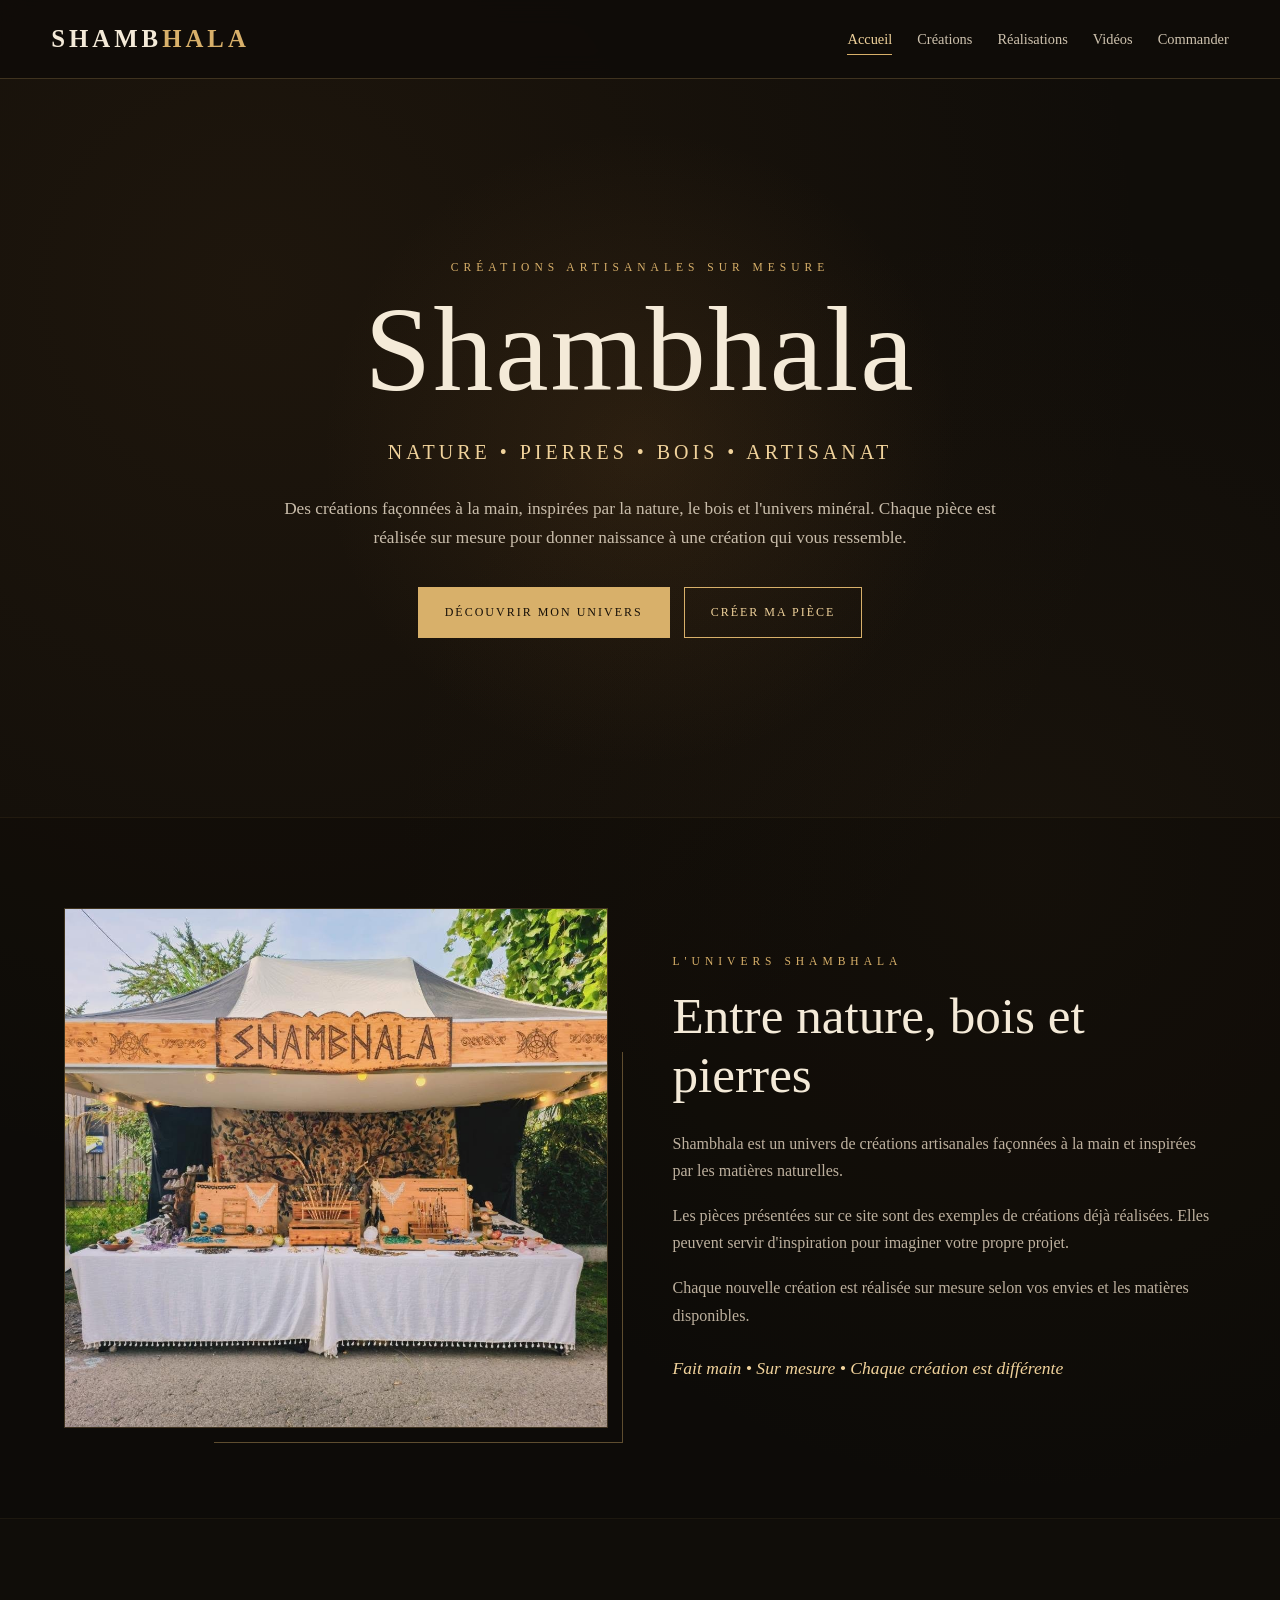
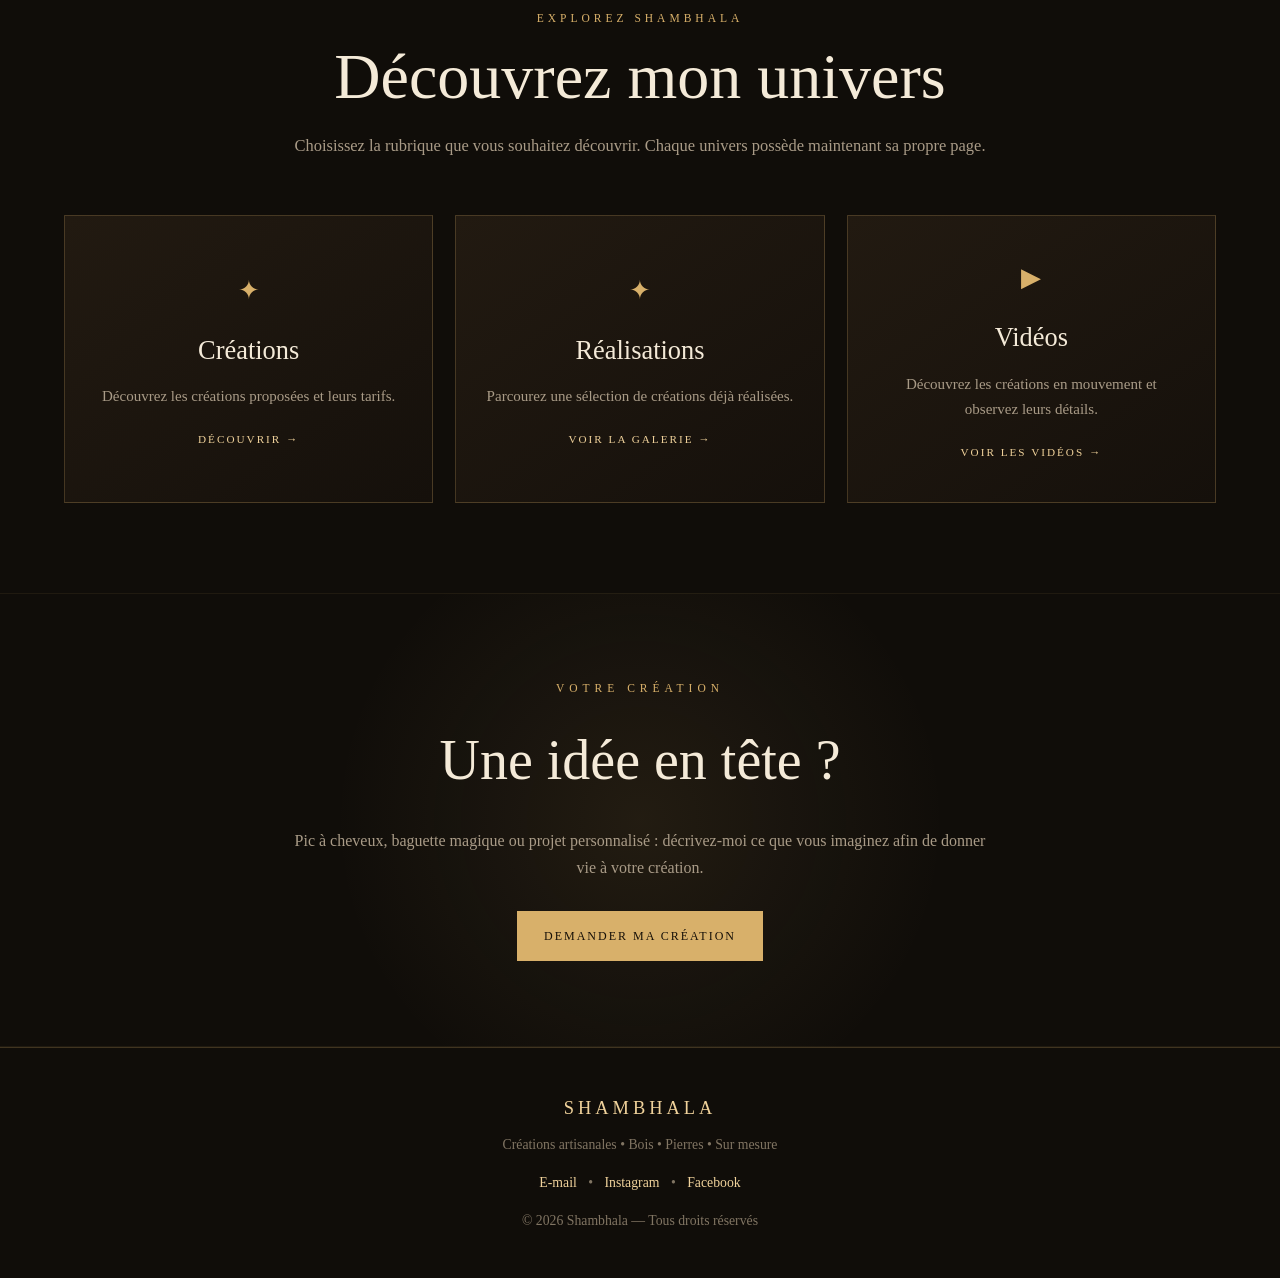
==== commit 318cda23: "Update index.html" ====
--- a/index.html
+++ b/index.html
@@ -12,1128 +12,66 @@
     content="Shambhala - Créations artisanales sur mesure en bois et pierres. Pics à cheveux, baguettes magiques et créations personnalisées."
   >
 
-  <style>
-
-    * {
-      margin: 0;
-      padding: 0;
-      box-sizing: border-box;
-    }
-
-    html {
-      scroll-behavior: smooth;
-    }
-
-    :root {
-      --fond: #100d09;
-      --fond-clair: #18120c;
-      --carte: #1d1710;
-      --or: #d8b06a;
-      --or-clair: #f0d29b;
-      --creme: #f4ead8;
-      --texte: #d8cdbb;
-      --texte-doux: #a99b87;
-      --bordure: rgba(216, 176, 106, 0.24);
-    }
-
-    body {
-      font-family: Georgia, "Times New Roman", serif;
-
-      background:
-        radial-gradient(
-          circle at 20% 10%,
-          rgba(125, 82, 35, 0.13),
-          transparent 32%
-        ),
-        radial-gradient(
-          circle at 80% 30%,
-          rgba(93, 65, 31, 0.11),
-          transparent 28%
-        ),
-        var(--fond);
-
-      color: var(--texte);
-      line-height: 1.7;
-    }
-
-    img,
-    video {
-      display: block;
-      max-width: 100%;
-    }
-
-    a {
-      color: inherit;
-      text-decoration: none;
-    }
-
-    section {
-      scroll-margin-top: 90px;
-    }
-
-    .container {
-      width: min(1180px, 90%);
-      margin: auto;
-    }
-
-
-    /* =====================================================
+  <link rel="stylesheet" href="style.css">
+</head>
+
+
+<body>
+
+  <!-- =========================
        MENU
-    ===================================================== */
-
-    header {
-      position: sticky;
-      top: 0;
-      z-index: 1000;
-
-      background: rgba(16, 13, 9, 0.95);
-
-      backdrop-filter: blur(12px);
-
-      border-bottom: 1px solid var(--bordure);
-    }
-
-    nav {
-      width: min(1180px, 92%);
-      min-height: 76px;
-
-      margin: auto;
-
-      display: flex;
-      align-items: center;
-      justify-content: space-between;
-
-      gap: 25px;
-    }
-
-    .logo {
-      color: var(--creme);
-
-      font-size: 1.55rem;
-
-      letter-spacing: 3px;
-
-      font-weight: bold;
-    }
-
-    .logo span {
-      color: var(--or);
-    }
-
-    .nav-links {
-      display: flex;
-
-      list-style: none;
-
-      gap: 25px;
-
-      align-items: center;
-    }
-
-    .nav-links a {
-      color: #cfc3af;
-
-      font-size: 0.9rem;
-
-      transition: 0.25s;
-    }
-
-    .nav-links a:hover {
-      color: var(--or-clair);
-    }
-
-
-    /* =====================================================
-       ACCUEIL
-    ===================================================== */
-
-    .hero {
-      min-height: 88vh;
-
-      display: flex;
-
-      align-items: center;
-
-      text-align: center;
-
-      position: relative;
-
-      overflow: hidden;
-    }
-
-    .hero::before {
-      content: "";
-
-      position: absolute;
-
-      inset: 0;
-
-      background:
-        radial-gradient(
-          circle at center,
-          rgba(156, 105, 46, 0.14),
-          transparent 42%
-        );
-
-      pointer-events: none;
-    }
-
-    .hero-content {
-      width: min(900px, 92%);
-
-      margin: auto;
-
-      padding: 90px 0;
-
-      position: relative;
-
-      z-index: 1;
-    }
-
-    .petit-titre {
-      color: var(--or);
-
-      text-transform: uppercase;
-
-      letter-spacing: 5px;
-
-      font-size: 0.75rem;
-
-      margin-bottom: 18px;
-    }
-
-    h1 {
-      color: var(--creme);
-
-      font-size: clamp(4rem, 10vw, 7.5rem);
-
-      line-height: 0.95;
-
-      font-weight: normal;
-
-      letter-spacing: 2px;
-
-      margin-bottom: 28px;
-    }
-
-    .hero-sous-titre {
-      color: var(--or-clair);
-
-      font-size: clamp(1rem, 2vw, 1.3rem);
-
-      letter-spacing: 4px;
-
-      margin-bottom: 25px;
-    }
-
-    .hero p {
-      max-width: 720px;
-
-      margin: 0 auto 36px;
-
-      color: #c9bdab;
-
-      font-size: 1.08rem;
-    }
-
-
-    /* =====================================================
-       BOUTONS
-    ===================================================== */
-
-    .boutons {
-      display: flex;
-
-      justify-content: center;
-
-      flex-wrap: wrap;
-
-      gap: 14px;
-    }
-
-    .btn {
-      display: inline-block;
-
-      padding: 14px 25px;
-
-      border: 1px solid var(--or);
-
-      background: var(--or);
-
-      color: #171008;
-
-      text-transform: uppercase;
-
-      letter-spacing: 2px;
-
-      font-size: 0.75rem;
-
-      font-family: inherit;
-
-      cursor: pointer;
-
-      transition: 0.25s;
-    }
-
-    .btn:hover {
-      background: var(--or-clair);
-
-      border-color: var(--or-clair);
-
-      transform: translateY(-2px);
-    }
-
-    .btn-contour {
-      background: transparent;
-
-      color: var(--or-clair);
-    }
-
-    .btn-contour:hover {
-      color: #171008;
-    }
-
-
-    /* =====================================================
-       SECTIONS
-    ===================================================== */
-
-    .section {
-      padding: 100px 0;
-    }
-
-    .section-sombre {
-      background: rgba(0, 0, 0, 0.16);
-
-      border-top:
-        1px solid rgba(216, 176, 106, 0.08);
-
-      border-bottom:
-        1px solid rgba(216, 176, 106, 0.08);
-    }
-
-    .titre-section {
-      max-width: 780px;
-
-      margin: 0 auto 55px;
-
-      text-align: center;
-    }
-
-    .titre-section .mini {
-      color: var(--or);
-
-      text-transform: uppercase;
-
-      letter-spacing: 4px;
-
-      font-size: 0.72rem;
-
-      margin-bottom: 12px;
-    }
-
-    .titre-section h2 {
-      color: var(--creme);
-
-      font-size: clamp(2.2rem, 5vw, 3.5rem);
-
-      line-height: 1.15;
-
-      font-weight: normal;
-
-      margin-bottom: 20px;
-    }
-
-    .titre-section p {
-      color: var(--texte-doux);
-    }
-
-
-    /* =====================================================
-       PRESENTATION
-    ===================================================== */
-
-    .presentation {
-      display: grid;
-
-      grid-template-columns: 1fr 1fr;
-
-      gap: 65px;
-
-      align-items: center;
-    }
-
-    .presentation-photo {
-      position: relative;
-    }
-
-    .presentation-photo img {
-      width: 100%;
-
-      height: 560px;
-
-      object-fit: cover;
-
-      border: 1px solid var(--bordure);
-    }
-
-    .presentation-photo::after {
-      content: "";
-
-      position: absolute;
-
-      width: 75%;
-
-      height: 75%;
-
-      right: -15px;
-
-      bottom: -15px;
-
-      border-right: 1px solid var(--or);
-
-      border-bottom: 1px solid var(--or);
-
-      opacity: 0.4;
-
-      pointer-events: none;
-    }
-
-    .presentation-texte h2 {
-      color: var(--creme);
-
-      font-size: clamp(2.2rem, 4vw, 3.3rem);
-
-      font-weight: normal;
-
-      line-height: 1.15;
-
-      margin-bottom: 25px;
-    }
-
-    .presentation-texte p {
-      color: #bdb09e;
-
-      margin-bottom: 18px;
-    }
-
-    .signature {
-      color: var(--or-clair);
-
-      font-style: italic;
-
-      font-size: 1.15rem;
-
-      margin-top: 25px;
-    }
-
-
-    /* =====================================================
-       CREATIONS
-    ===================================================== */
-
-    .creation-grid {
-      display: grid;
-
-      grid-template-columns: repeat(2, 1fr);
-
-      gap: 28px;
-
-      max-width: 950px;
-
-      margin: auto;
-    }
-
-    .creation-card {
-      padding: 45px 38px;
-
-      text-align: center;
-
-      background:
-        linear-gradient(
-          145deg,
-          #241b12,
-          var(--carte)
-        );
-
-      border: 1px solid var(--bordure);
-
-      transition: 0.3s;
-    }
-
-    .creation-card:hover {
-      transform: translateY(-5px);
-
-      border-color:
-        rgba(216, 176, 106, 0.55);
-    }
-
-    .creation-card::before {
-      content: "✦";
-
-      display: block;
-
-      color: var(--or);
-
-      font-size: 1.6rem;
-
-      margin-bottom: 15px;
-    }
-
-    .creation-card h3 {
-      color: var(--creme);
-
-      font-size: 1.8rem;
-
-      font-weight: normal;
-
-      margin-bottom: 10px;
-    }
-
-    .prix {
-      color: var(--or-clair);
-
-      font-size: 1.45rem;
-
-      margin-bottom: 20px;
-    }
-
-    .creation-card p {
-      color: var(--texte-doux);
-
-      margin-bottom: 28px;
-    }
-
-    .important {
-      max-width: 850px;
-
-      margin: 40px auto 0;
-
-      padding: 24px;
-
-      background:
-        rgba(216, 176, 106, 0.06);
-
-      border-left: 2px solid var(--or);
-
-      color: #c5b8a5;
-    }
-
-
-    /* =====================================================
-       GALERIE
-    ===================================================== */
-
-    .galerie {
-      display: grid;
-
-      grid-template-columns:
-        repeat(3, 1fr);
-
-      gap: 18px;
-    }
-
-    .photo {
-      position: relative;
-
-      overflow: hidden;
-
-      height: 420px;
-
-      background: #19130e;
-
-      border:
-        1px solid rgba(216, 176, 106, 0.15);
-    }
-
-    .photo img {
-      width: 100%;
-
-      height: 100%;
-
-      object-fit: cover;
-
-      transition: 0.5s;
-    }
-
-    .photo:hover img {
-      transform: scale(1.04);
-    }
-
-    .legende {
-      position: absolute;
-
-      left: 0;
-      right: 0;
-      bottom: 0;
-
-      padding: 55px 20px 18px;
-
-      background:
-        linear-gradient(
-          transparent,
-          rgba(8, 6, 4, 0.95)
-        );
-
-      color: var(--creme);
-    }
-
-    .legende span {
-      display: block;
-
-      color: var(--or);
-
-      text-transform: uppercase;
-
-      letter-spacing: 2px;
-
-      font-size: 0.7rem;
-    }
-
-    .note-galerie {
-      max-width: 780px;
-
-      margin: 35px auto 0;
-
-      text-align: center;
-
-      color: var(--texte-doux);
-
-      font-style: italic;
-    }
-
-
-    /* =====================================================
-       VIDEOS
-    ===================================================== */
-
-    .video-grid {
-      display: grid;
-
-      grid-template-columns:
-        repeat(3, 1fr);
-
-      gap: 24px;
-    }
-
-    .video-card {
-      background:
-        linear-gradient(
-          145deg,
-          #211910,
-          #15100b
-        );
-
-      border: 1px solid var(--bordure);
-
-      overflow: hidden;
-    }
-
-    .video-card video {
-      width: 100%;
-
-      aspect-ratio: 9 / 16;
-
-      max-height: 650px;
-
-      object-fit: contain;
-
-      background: #000;
-    }
-
-    .video-info {
-      padding: 24px;
-
-      text-align: center;
-    }
-
-    .video-info .numero {
-      color: var(--or);
-
-      text-transform: uppercase;
-
-      letter-spacing: 3px;
-
-      font-size: 0.68rem;
-
-      margin-bottom: 7px;
-    }
-
-    .video-info h3 {
-      color: var(--creme);
-
-      font-size: 1.35rem;
-
-      font-weight: normal;
-
-      margin-bottom: 8px;
-    }
-
-    .video-info p {
-      color: var(--texte-doux);
-
-      font-size: 0.92rem;
-    }
-
-
-    /* =====================================================
-       ETAPES
-    ===================================================== */
-
-    .etapes {
-      display: grid;
-
-      grid-template-columns:
-        repeat(4, 1fr);
-
-      gap: 20px;
-    }
-
-    .etape {
-      border-top: 1px solid var(--or);
-
-      padding: 28px 15px 10px;
-    }
-
-    .etape-numero {
-      color: var(--or);
-
-      font-size: 0.72rem;
-
-      letter-spacing: 3px;
-
-      margin-bottom: 13px;
-    }
-
-    .etape h3 {
-      color: var(--creme);
-
-      font-size: 1.3rem;
-
-      font-weight: normal;
-
-      margin-bottom: 10px;
-    }
-
-    .etape p {
-      color: var(--texte-doux);
-
-      font-size: 0.94rem;
-    }
-
-
-    /* =====================================================
-       SUR MESURE
-    ===================================================== */
-
-    .sur-mesure-box {
-      max-width: 920px;
-
-      margin: auto;
-
-      padding: 55px;
-
-      text-align: center;
-
-      background:
-        linear-gradient(
-          145deg,
-          rgba(216,176,106,0.08),
-          rgba(255,255,255,0.01)
-        );
-
-      border: 1px solid var(--bordure);
-    }
-
-    .sur-mesure-box h2 {
-      color: var(--creme);
-
-      font-size:
-        clamp(2.2rem, 5vw, 3.5rem);
-
-      font-weight: normal;
-
-      margin-bottom: 20px;
-    }
-
-    .sur-mesure-box p {
-      max-width: 720px;
-
-      margin: 0 auto 30px;
-
-      color: #b9ac99;
-    }
-
-
-    /* =====================================================
-       FORMULAIRE CONTACT
-    ===================================================== */
-
-    .contact {
-      text-align: center;
-    }
-
-    .contact-formulaire {
-      max-width: 850px;
-
-      margin: 0 auto 55px;
-
-      padding: 45px;
-
-      background:
-        linear-gradient(
-          145deg,
-          #211910,
-          #15100b
-        );
-
-      border: 1px solid var(--bordure);
-
-      text-align: left;
-    }
-
-    .form-groupe {
-      margin-bottom: 22px;
-    }
-
-    .form-groupe label {
-      display: block;
-
-      color: var(--or-clair);
-
-      margin-bottom: 8px;
-
-      font-size: 0.95rem;
-    }
-
-    .form-groupe input,
-    .form-groupe select,
-    .form-groupe textarea {
-      width: 100%;
-
-      padding: 14px;
-
-      background: #100d09;
-
-      border: 1px solid var(--bordure);
-
-      color: var(--creme);
-
-      font-family: inherit;
-
-      font-size: 1rem;
-
-      outline: none;
-
-      transition: 0.25s;
-    }
-
-    .form-groupe textarea {
-      resize: vertical;
-
-      min-height: 160px;
-    }
-
-    .form-groupe input:focus,
-    .form-groupe select:focus,
-    .form-groupe textarea:focus {
-      border-color: var(--or);
-    }
-
-    .form-groupe select option {
-      background: #100d09;
-
-      color: var(--creme);
-    }
-
-    .form-bouton {
-      text-align: center;
-
-      margin-top: 30px;
-    }
-
-
-    /* =====================================================
-       CONTACT DIRECT
-    ===================================================== */
-
-    .contact-direct {
-      max-width: 850px;
-
-      margin: auto;
-
-      text-align: center;
-    }
-
-    .contact-direct h3 {
-      color: var(--creme);
-
-      font-size: 2rem;
-
-      font-weight: normal;
-
-      margin-bottom: 12px;
-    }
-
-    .contact-direct > p {
-      color: var(--texte-doux);
-
-      max-width: 650px;
-
-      margin: 0 auto 30px;
-    }
-
-    .reseaux {
-      display: grid;
-
-      grid-template-columns:
-        repeat(3, 1fr);
-
-      gap: 16px;
-
-      margin-top: 30px;
-    }
-
-    .reseau {
-      display: block;
-
-      padding: 25px 15px;
-
-      background:
-        rgba(216, 176, 106, 0.05);
-
-      border: 1px solid var(--bordure);
-
-      transition: 0.25s;
-    }
-
-    .reseau:hover {
-      background:
-        rgba(216, 176, 106, 0.11);
-
-      border-color: var(--or);
-
-      transform: translateY(-3px);
-    }
-
-    .reseau strong {
-      display: block;
-
-      color: var(--or-clair);
-
-      font-size: 1.1rem;
-
-      margin-bottom: 6px;
-    }
-
-    .reseau span {
-      color: var(--texte-doux);
-
-      font-size: 0.85rem;
-
-      overflow-wrap: anywhere;
-    }
-
-
-    /* =====================================================
-       FOOTER
-    ===================================================== */
-
-    footer {
-      padding: 42px 0;
-
-      border-top: 1px solid var(--bordure);
-
-      text-align: center;
-
-      color: #817563;
-
-      font-size: 0.86rem;
-    }
-
-    .footer-logo {
-      color: var(--or-clair);
-
-      letter-spacing: 4px;
-
-      font-size: 1.15rem;
-
-      margin-bottom: 8px;
-    }
-
-    .footer-liens {
-      margin-top: 15px;
-    }
-
-    .footer-liens a {
-      color: var(--or-clair);
-
-      margin: 0 8px;
-    }
-
-    .footer-liens a:hover {
-      text-decoration: underline;
-    }
-
-
-    /* =====================================================
-       TABLETTE
-    ===================================================== */
-
-    @media (max-width: 900px) {
-
-      .nav-links {
-        gap: 14px;
-      }
-
-      .presentation {
-        grid-template-columns: 1fr;
-      }
-
-      .presentation-photo img {
-        height: 480px;
-      }
-
-      .galerie {
-        grid-template-columns:
-          repeat(2, 1fr);
-      }
-
-      .video-grid {
-        grid-template-columns: 1fr;
-
-        max-width: 520px;
-
-        margin: auto;
-      }
-
-      .etapes {
-        grid-template-columns:
-          repeat(2, 1fr);
-      }
-
-      .reseaux {
-        grid-template-columns: 1fr;
-      }
-    }
-
-
-    /* =====================================================
-       TELEPHONE
-    ===================================================== */
-
-    @media (max-width: 680px) {
-
-      nav {
-        flex-direction: column;
-
-        padding: 15px 0;
-      }
-
-      .nav-links {
-        justify-content: center;
-
-        flex-wrap: wrap;
-
-        gap: 8px 15px;
-      }
-
-      .hero {
-        min-height: 75vh;
-      }
-
-      .hero-content {
-        padding: 65px 0;
-      }
-
-      .section {
-        padding: 75px 0;
-      }
-
-      .creation-grid,
-      .galerie,
-      .etapes {
-        grid-template-columns: 1fr;
-      }
-
-      .photo {
-        height: 470px;
-      }
-
-      .sur-mesure-box {
-        padding: 40px 22px;
-      }
-
-      .presentation-photo img {
-        height: 430px;
-      }
-
-      .contact-formulaire {
-        padding: 30px 20px;
-      }
-    }
-
-  </style>
-
-</head>
-
-
-<body>
-
-
-  <!-- =====================================================
-       MENU
-  ====================================================== -->
+  ========================== -->
 
   <header>
-
     <nav>
 
-      <a href="#accueil" class="logo">
+      <a href="index.html" class="logo">
         SHAMB<span>HALA</span>
       </a>
 
       <ul class="nav-links">
 
         <li>
-          <a href="#accueil">Accueil</a>
-        </li>
-
-        <li>
-          <a href="#creations">Créations</a>
-        </li>
-
-        <li>
-          <a href="#realisations">Réalisations</a>
-        </li>
-
-        <li>
-          <a href="#videos">Vidéos</a>
-        </li>
-
-        <li>
-          <a href="#sur-mesure">Sur mesure</a>
-        </li>
-
-        <li>
-          <a href="#contact">Contact</a>
+          <a href="index.html" class="active">
+            Accueil
+          </a>
+        </li>
+
+        <li>
+          <a href="creations.html">
+            Créations
+          </a>
+        </li>
+
+        <li>
+          <a href="realisations.html">
+            Réalisations
+          </a>
+        </li>
+
+        <li>
+          <a href="videos.html">
+            Vidéos
+          </a>
+        </li>
+
+        <li>
+          <a href="commande.html">
+            Commander
+          </a>
         </li>
 
       </ul>
 
     </nav>
-
   </header>
 
 
-  <!-- =====================================================
+  <!-- =========================
        ACCUEIL
-  ====================================================== -->
-
-  <main
-    id="accueil"
-    class="hero"
-  >
+  ========================== -->
+
+  <main class="hero">
 
     <div class="hero-content">
 
@@ -1162,14 +100,14 @@
       <div class="boutons">
 
         <a
-          href="#realisations"
+          href="realisations.html"
           class="btn"
         >
-          Découvrir les réalisations
-        </a>
-
-        <a
-          href="#sur-mesure"
+          Découvrir mon univers
+        </a>
+
+        <a
+          href="commande.html"
           class="btn btn-contour"
         >
           Créer ma pièce
@@ -1182,9 +120,9 @@
   </main>
 
 
-  <!-- =====================================================
-       PRESENTATION SHAMBHALA
-  ====================================================== -->
+  <!-- =========================
+       PRESENTATION
+  ========================== -->
 
   <section class="section section-sombre">
 
@@ -1209,38 +147,31 @@
           </div>
 
           <h2>
-            Des créations qui prennent vie
-            entre bois et pierre
+            Entre nature,
+            bois et pierres
           </h2>
 
           <p>
             Shambhala est un univers de créations
-            artisanales réalisées à la main,
-            inspirées par la nature et les matières brutes.
-          </p>
-
-          <p>
-            Les créations présentées sur ce site
-            sont des exemples de réalisations déjà effectuées.
-
-            Elles permettent de découvrir mon travail
-            et peuvent servir d'inspiration
-            pour votre propre projet.
-          </p>
-
-          <p>
-            Chaque nouvelle commande est réalisée
-            sur mesure.
-
-            Les formes, les couleurs,
-            les pierres et les détails
-            peuvent donc varier selon vos envies
+            artisanales façonnées à la main
+            et inspirées par les matières naturelles.
+          </p>
+
+          <p>
+            Les pièces présentées sur ce site
+            sont des exemples de créations déjà réalisées.
+            Elles peuvent servir d'inspiration
+            pour imaginer votre propre projet.
+          </p>
+
+          <p>
+            Chaque nouvelle création est réalisée
+            sur mesure selon vos envies
             et les matières disponibles.
           </p>
 
           <div class="signature">
-            Fait main • Sur mesure •
-            Chaque création est différente
+            Fait main • Sur mesure • Chaque création est différente
           </div>
 
         </div>
@@ -1252,118 +183,114 @@
   </section>
 
 
-  <!-- =====================================================
-       CREATIONS SUR MESURE
-  ====================================================== -->
-
-  <section
-    id="creations"
-    class="section"
-  >
+  <!-- =========================
+       CHOIX DES RUBRIQUES
+  ========================== -->
+
+  <section class="section">
 
     <div class="container">
 
       <div class="titre-section">
 
         <div class="mini">
-          Commander une création
+          Explorez Shambhala
         </div>
 
         <h2>
-          Créations sur mesure
+          Découvrez mon univers
         </h2>
 
         <p>
-          Choisissez le type de création
-          qui vous intéresse.
-
-          Nous définirons ensuite ensemble
-          les détails de votre projet.
+          Choisissez la rubrique que vous souhaitez découvrir.
+          Chaque univers possède maintenant sa propre page.
         </p>
 
       </div>
 
 
-      <div class="creation-grid">
-
-
-        <!-- PIC A CHEVEUX -->
-
-        <article class="creation-card">
+      <div class="navigation-cartes">
+
+
+        <!-- CREATIONS -->
+
+        <a
+          href="creations.html"
+          class="navigation-carte"
+        >
+
+          <div class="icone">
+            ✦
+          </div>
 
           <h3>
-            Pic à cheveux
+            Créations
           </h3>
 
-          <div class="prix">
-            25 €
-          </div>
-
-          <p>
-            Un pic à cheveux artisanal
-            façonné à la main.
-
-            Votre création est réalisée spécialement
-            selon le style et l'univers souhaités.
-          </p>
-
-          <a
-            href="#contact"
-            class="btn"
-          >
-            Commander sur mesure
-          </a>
-
-        </article>
-
-
-        <!-- BAGUETTE MAGIQUE -->
-
-        <article class="creation-card">
+          <p>
+            Découvrez les créations proposées
+            et leurs tarifs.
+          </p>
+
+          <div class="decouvrir">
+            Découvrir →
+          </div>
+
+        </a>
+
+
+        <!-- REALISATIONS -->
+
+        <a
+          href="realisations.html"
+          class="navigation-carte"
+        >
+
+          <div class="icone">
+            ✦
+          </div>
 
           <h3>
-            Baguette magique
+            Réalisations
           </h3>
 
-          <div class="prix">
-            45 €
-          </div>
-
-          <p>
-            Une baguette artisanale créée
-            spécialement pour vous.
-
-            Chaque réalisation possède
-            sa propre forme,
-            son caractère
-            et ses particularités.
-          </p>
-
-          <a
-            href="#contact"
-            class="btn"
-          >
-            Commander sur mesure
-          </a>
-
-        </article>
-
-      </div>
-
-
-      <div class="important">
-
-        <strong>À savoir :</strong>
-
-        les photographies et vidéos présentées
-        sur ce site montrent des exemples
-        de créations déjà réalisées.
-
-        Elles ne correspondent pas
-        à des articles fabriqués en série.
-
-        Votre création sera réalisée
-        spécialement pour vous.
+          <p>
+            Parcourez une sélection
+            de créations déjà réalisées.
+          </p>
+
+          <div class="decouvrir">
+            Voir la galerie →
+          </div>
+
+        </a>
+
+
+        <!-- VIDEOS -->
+
+        <a
+          href="videos.html"
+          class="navigation-carte"
+        >
+
+          <div class="icone">
+            ▶
+          </div>
+
+          <h3>
+            Vidéos
+          </h3>
+
+          <p>
+            Découvrez les créations en mouvement
+            et observez leurs détails.
+          </p>
+
+          <div class="decouvrir">
+            Voir les vidéos →
+          </div>
+
+        </a>
 
       </div>
 
@@ -1372,741 +299,44 @@
   </section>
 
 
-  <!-- =====================================================
-       GALERIE DE REALISATIONS
-  ====================================================== -->
-
-  <section
-    id="realisations"
-    class="section section-sombre"
-  >
+  <!-- =========================
+       COMMANDE
+  ========================== -->
+
+  <section class="cta section-sombre">
 
     <div class="container">
 
-      <div class="titre-section">
-
-        <div class="mini">
-          Galerie
-        </div>
-
-        <h2>
-          Quelques réalisations
-        </h2>
-
-        <p>
-          Découvrez quelques exemples
-          de créations Shambhala.
-
-          Elles témoignent du travail artisanal
-          et peuvent vous inspirer
-          pour imaginer votre future création.
-        </p>
-
-      </div>
-
-
-      <div class="galerie">
-
-
-        <div class="photo">
-
-          <img
-            src="787082836_18180086056420746_3591716075462967266_n.jpg"
-            alt="Pics à cheveux artisanaux Shambhala"
-            loading="lazy"
-          >
-
-          <div class="legende">
-
-            <span>
-              Réalisation
-            </span>
-
-            Pics à cheveux artisanaux
-
-          </div>
-
-        </div>
-
-
-        <div class="photo">
-
-          <img
-            src="788837894_18180103387420746_1500470155326912202_n.jpg"
-            alt="Créations artisanales Shambhala en bois et pierres"
-            loading="lazy"
-          >
-
-          <div class="legende">
-
-            <span>
-              Réalisation
-            </span>
-
-            Bois & pierres
-
-          </div>
-
-        </div>
-
-
-        <div class="photo">
-
-          <img
-            src="792053315_18180774424420746_6771735087563415465_n.jpg"
-            alt="Détail d'une création artisanale Shambhala"
-            loading="lazy"
-          >
-
-          <div class="legende">
-
-            <span>
-              Détail
-            </span>
-
-            Travail artisanal
-
-          </div>
-
-        </div>
-
-
-        <div class="photo">
-
-          <img
-            src="684274228_980696734436569_4797461055335610192_n.jpg"
-            alt="Création en bois Shambhala"
-            loading="lazy"
-          >
-
-          <div class="legende">
-
-            <span>
-              Réalisation
-            </span>
-
-            Création en bois
-
-          </div>
-
-        </div>
-
-
-        <div class="photo">
-
-          <img
-            src="791129778_2551504938697551_9072663552418844903_n.jpg"
-            alt="Création Shambhala façonnée à la main"
-            loading="lazy"
-          >
-
-          <div class="legende">
-
-            <span>
-              Réalisation
-            </span>
-
-            Pièce façonnée à la main
-
-          </div>
-
-        </div>
-
-
-        <div class="photo">
-
-          <img
-            src="821103725_1402803105375391_4961588077829033458_n.jpg"
-            alt="Création artisanale Shambhala avec pierre"
-            loading="lazy"
-          >
-
-          <div class="legende">
-
-            <span>
-              Réalisation
-            </span>
-
-            Bois & univers minéral
-
-          </div>
-
-        </div>
-
-      </div>
-
-
-      <p class="note-galerie">
-
-        Ces créations sont présentées
-        à titre d'exemple.
-
-        Chaque nouvelle pièce est réalisée
-        spécialement en fonction du projet
-        et des matières disponibles.
-
+      <div class="petit-titre">
+        Votre création
+      </div>
+
+      <h2>
+        Une idée en tête ?
+      </h2>
+
+      <p>
+        Pic à cheveux, baguette magique
+        ou projet personnalisé :
+        décrivez-moi ce que vous imaginez
+        afin de donner vie à votre création.
       </p>
 
+      <a
+        href="commande.html"
+        class="btn"
+      >
+        Demander ma création
+      </a>
+
     </div>
 
   </section>
 
 
-  <!-- =====================================================
-       VIDEOS
-  ====================================================== -->
-
-  <section
-    id="videos"
-    class="section"
-  >
-
-    <div class="container">
-
-      <div class="titre-section">
-
-        <div class="mini">
-          Présentations vidéo
-        </div>
-
-        <h2>
-          Découvrez les créations
-          sous tous les angles
-        </h2>
-
-        <p>
-          Les vidéos permettent de mieux apprécier
-          la taille, les formes,
-          les détails du bois,
-          les pierres et les finitions
-          de différentes réalisations Shambhala.
-        </p>
-
-      </div>
-
-
-      <div class="video-grid">
-
-
-        <!-- VIDEO 1 -->
-
-        <article class="video-card">
-
-          <video
-            controls
-            playsinline
-            preload="metadata"
-          >
-
-            <source
-              src="28631.mp4"
-              type="video/mp4"
-            >
-
-            Votre navigateur ne peut pas lire cette vidéo.
-
-          </video>
-
-          <div class="video-info">
-
-            <div class="numero">
-              Présentation 01
-            </div>
-
-            <h3>
-              Création Shambhala
-            </h3>
-
-            <p>
-              Découvrez cette réalisation en vidéo
-              afin d'en observer
-              les proportions et les détails.
-            </p>
-
-          </div>
-
-        </article>
-
-
-        <!-- VIDEO 2 -->
-
-        <article class="video-card">
-
-          <video
-            controls
-            playsinline
-            preload="metadata"
-          >
-
-            <source
-              src="28635.mp4"
-              type="video/mp4"
-            >
-
-            Votre navigateur ne peut pas lire cette vidéo.
-
-          </video>
-
-          <div class="video-info">
-
-            <div class="numero">
-              Présentation 02
-            </div>
-
-            <h3>
-              Le travail artisanal
-            </h3>
-
-            <p>
-              Une présentation permettant
-              de découvrir la création
-              sous différents angles.
-            </p>
-
-          </div>
-
-        </article>
-
-
-        <!-- VIDEO 3 -->
-
-        <article class="video-card">
-
-          <video
-            controls
-            playsinline
-            preload="metadata"
-          >
-
-            <source
-              src="28636.mp4"
-              type="video/mp4"
-            >
-
-            Votre navigateur ne peut pas lire cette vidéo.
-
-          </video>
-
-          <div class="video-info">
-
-            <div class="numero">
-              Présentation 03
-            </div>
-
-            <h3>
-              Détails & finitions
-            </h3>
-
-            <p>
-              Une autre réalisation Shambhala
-              présentée pour mieux apprécier
-              ses dimensions et ses finitions.
-            </p>
-
-          </div>
-
-        </article>
-
-      </div>
-
-    </div>
-
-  </section>
-
-
-  <!-- =====================================================
-       COMMENT COMMANDER
-  ====================================================== -->
-
-  <section class="section section-sombre">
-
-    <div class="container">
-
-      <div class="titre-section">
-
-        <div class="mini">
-          Votre projet
-        </div>
-
-        <h2>
-          Comment se déroule une commande ?
-        </h2>
-
-      </div>
-
-
-      <div class="etapes">
-
-
-        <div class="etape">
-
-          <div class="etape-numero">
-            ÉTAPE 01
-          </div>
-
-          <h3>
-            Choisissez
-          </h3>
-
-          <p>
-            Choisissez le type de création
-            que vous souhaitez faire réaliser.
-          </p>
-
-        </div>
-
-
-        <div class="etape">
-
-          <div class="etape-numero">
-            ÉTAPE 02
-          </div>
-
-          <h3>
-            Imaginez
-          </h3>
-
-          <p>
-            Expliquez vos envies,
-            vos couleurs,
-            votre style
-            et l'inspiration recherchée.
-          </p>
-
-        </div>
-
-
-        <div class="etape">
-
-          <div class="etape-numero">
-            ÉTAPE 03
-          </div>
-
-          <h3>
-            Création
-          </h3>
-
-          <p>
-            Votre pièce est ensuite
-            façonnée artisanalement
-            et spécialement pour vous.
-          </p>
-
-        </div>
-
-
-        <div class="etape">
-
-          <div class="etape-numero">
-            ÉTAPE 04
-          </div>
-
-          <h3>
-            Votre Shambhala
-          </h3>
-
-          <p>
-            Vous recevez votre création personnalisée,
-            différente de toutes les autres.
-          </p>
-
-        </div>
-
-      </div>
-
-    </div>
-
-  </section>
-
-
-  <!-- =====================================================
-       SUR MESURE
-  ====================================================== -->
-
-  <section
-    id="sur-mesure"
-    class="section"
-  >
-
-    <div class="container">
-
-      <div class="sur-mesure-box">
-
-        <div class="petit-titre">
-          Création personnalisée
-        </div>
-
-        <h2>
-          Imaginons votre création
-        </h2>
-
-        <p>
-          Vous avez découvert une réalisation
-          qui vous inspire ?
-
-          Vous souhaitez une couleur,
-          une pierre,
-          une forme
-          ou une ambiance particulière ?
-
-          Contactez-moi afin que nous définissions
-          ensemble votre projet personnalisé.
-        </p>
-
-        <a
-          href="#contact"
-          class="btn"
-        >
-          Demander ma création
-        </a>
-
-      </div>
-
-    </div>
-
-  </section>
-
-
-  <!-- =====================================================
-       CONTACT ET COMMANDE
-  ====================================================== -->
-
-  <section
-    id="contact"
-    class="section section-sombre"
-  >
-
-    <div class="container contact">
-
-
-      <div class="titre-section">
-
-        <div class="mini">
-          Contact & commande sur mesure
-        </div>
-
-        <h2>
-          Parlons de votre création
-        </h2>
-
-        <p>
-          Vous souhaitez commander
-          une création Shambhala ?
-
-          Remplissez votre demande ci-dessous
-          en m'expliquant vos envies.
-
-          Votre messagerie s'ouvrira ensuite
-          avec votre demande déjà préparée.
-        </p>
-
-      </div>
-
-
-      <!-- FORMULAIRE -->
-
-      <div class="contact-formulaire">
-
-        <form id="commandeForm">
-
-
-          <!-- NOM -->
-
-          <div class="form-groupe">
-
-            <label for="nom">
-              Votre nom *
-            </label>
-
-            <input
-              type="text"
-              id="nom"
-              required
-              placeholder="Votre nom"
-            >
-
-          </div>
-
-
-          <!-- EMAIL -->
-
-          <div class="form-groupe">
-
-            <label for="email">
-              Votre adresse e-mail *
-            </label>
-
-            <input
-              type="email"
-              id="email"
-              required
-              placeholder="exemple@email.com"
-            >
-
-          </div>
-
-
-          <!-- CREATION -->
-
-          <div class="form-groupe">
-
-            <label for="creation">
-              Création souhaitée *
-            </label>
-
-            <select
-              id="creation"
-              required
-            >
-
-              <option value="">
-                Choisissez une création
-              </option>
-
-              <option value="Pic à cheveux - 25 €">
-                Pic à cheveux — 25 €
-              </option>
-
-              <option value="Baguette magique - 45 €">
-                Baguette magique — 45 €
-              </option>
-
-              <option value="Autre demande personnalisée">
-                Autre demande personnalisée
-              </option>
-
-            </select>
-
-          </div>
-
-
-          <!-- DESCRIPTION -->
-
-          <div class="form-groupe">
-
-            <label for="message">
-              Décrivez votre création *
-            </label>
-
-            <textarea
-              id="message"
-              required
-              placeholder="Expliquez ici votre projet : couleurs, pierre souhaitée, style, forme, dimensions, inspiration..."
-            ></textarea>
-
-          </div>
-
-
-          <!-- BOUTON -->
-
-          <div class="form-bouton">
-
-            <button
-              type="submit"
-              class="btn"
-            >
-              Envoyer ma demande
-            </button>
-
-          </div>
-
-        </form>
-
-      </div>
-
-
-      <!-- CONTACT DIRECT -->
-
-      <div class="contact-direct">
-
-        <div class="petit-titre">
-          Retrouvez Shambhala
-        </div>
-
-        <h3>
-          Restons en contact
-        </h3>
-
-        <p>
-          Vous pouvez également me contacter
-          directement par e-mail
-          ou découvrir l'univers Shambhala
-          sur Instagram et Facebook.
-        </p>
-
-
-        <div class="reseaux">
-
-
-          <!-- EMAIL -->
-
-          <a
-            class="reseau"
-            href="mailto:Shambhalauniverse@gmail.com"
-          >
-
-            <strong>
-              ✉ E-mail
-            </strong>
-
-            <span>
-              Shambhalauniverse@gmail.com
-            </span>
-
-          </a>
-
-
-          <!-- INSTAGRAM -->
-
-          <a
-            class="reseau"
-            href="https://www.instagram.com/shambhalauniverse?stkn=azVxcGFlYjRweXJx"
-            target="_blank"
-            rel="noopener noreferrer"
-          >
-
-            <strong>
-              Instagram
-            </strong>
-
-            <span>
-              @shambhalauniverse
-            </span>
-
-          </a>
-
-
-          <!-- FACEBOOK -->
-
-          <a
-            class="reseau"
-            href="https://www.facebook.com/profile.php?id=61575640141651"
-            target="_blank"
-            rel="noopener noreferrer"
-          >
-
-            <strong>
-              Facebook
-            </strong>
-
-            <span>
-              Shambhala
-            </span>
-
-          </a>
-
-        </div>
-
-      </div>
-
-    </div>
-
-  </section>
-
-
-  <!-- =====================================================
+  <!-- =========================
        FOOTER
-  ====================================================== -->
+  ========================== -->
 
   <footer>
 
@@ -2117,15 +347,12 @@
       </div>
 
       <p>
-        Créations artisanales •
-        Bois • Pierres • Sur mesure
+        Créations artisanales • Bois • Pierres • Sur mesure
       </p>
 
       <div class="footer-liens">
 
-        <a
-          href="mailto:Shambhalauniverse@gmail.com"
-        >
+        <a href="mailto:Shambhalauniverse@gmail.com">
           E-mail
         </a>
 
@@ -2159,81 +386,6 @@
 
   </footer>
 
-
-  <!-- =====================================================
-       SCRIPT DU FORMULAIRE
-  ====================================================== -->
-
-  <script>
-
-    const formulaire =
-      document.getElementById("commandeForm");
-
-
-    formulaire.addEventListener(
-      "submit",
-      function(event) {
-
-        event.preventDefault();
-
-
-        const nom =
-          document.getElementById("nom").value.trim();
-
-
-        const email =
-          document.getElementById("email").value.trim();
-
-
-        const creation =
-          document.getElementById("creation").value;
-
-
-        const message =
-          document.getElementById("message").value.trim();
-
-
-        const sujet =
-          "Demande de création sur mesure Shambhala - "
-          + creation;
-
-
-        const corps =
-`Bonjour,
-
-Je souhaite faire réaliser une création Shambhala sur mesure.
-
-Nom :
-${nom}
-
-Adresse e-mail :
-${email}
-
-Création souhaitée :
-${creation}
-
-Description de mon projet :
-${message}
-
-Merci.`;
-
-
-        const lienEmail =
-          "mailto:Shambhalauniverse@gmail.com"
-          + "?subject="
-          + encodeURIComponent(sujet)
-          + "&body="
-          + encodeURIComponent(corps);
-
-
-        window.location.href = lienEmail;
-
-      }
-    );
-
-  </script>
-
-
 </body>
 
 </html>
--- a/style.css
+++ b/style.css
@@ -0,0 +1,1396 @@
+/* =========================================================
+   SHAMBHALA
+   Feuille de style principale
+========================================================= */
+
+
+/* =========================================================
+   VARIABLES / COULEURS
+========================================================= */
+
+:root {
+  --fond: #100d09;
+  --fond-clair: #18120c;
+  --carte: #1d1710;
+
+  --or: #d8b06a;
+  --or-clair: #f0d29b;
+
+  --creme: #f4ead8;
+
+  --texte: #d8cdbb;
+  --texte-doux: #a99b87;
+
+  --bordure: rgba(216, 176, 106, 0.24);
+}
+
+
+/* =========================================================
+   BASE
+========================================================= */
+
+* {
+  margin: 0;
+  padding: 0;
+  box-sizing: border-box;
+}
+
+html {
+  scroll-behavior: smooth;
+}
+
+body {
+  min-height: 100vh;
+
+  font-family: Georgia, "Times New Roman", serif;
+
+  background:
+    radial-gradient(
+      circle at 20% 10%,
+      rgba(125, 82, 35, 0.13),
+      transparent 32%
+    ),
+    radial-gradient(
+      circle at 80% 30%,
+      rgba(93, 65, 31, 0.11),
+      transparent 28%
+    ),
+    var(--fond);
+
+  color: var(--texte);
+
+  line-height: 1.7;
+}
+
+img,
+video {
+  display: block;
+  max-width: 100%;
+}
+
+a {
+  color: inherit;
+  text-decoration: none;
+}
+
+button,
+input,
+select,
+textarea {
+  font: inherit;
+}
+
+.container {
+  width: min(1180px, 90%);
+  margin: auto;
+}
+
+
+/* =========================================================
+   MENU PRINCIPAL
+========================================================= */
+
+header {
+  position: sticky;
+
+  top: 0;
+
+  z-index: 1000;
+
+  background: rgba(16, 13, 9, 0.96);
+
+  backdrop-filter: blur(12px);
+
+  border-bottom: 1px solid var(--bordure);
+}
+
+nav {
+  width: min(1180px, 92%);
+
+  min-height: 78px;
+
+  margin: auto;
+
+  display: flex;
+
+  align-items: center;
+
+  justify-content: space-between;
+
+  gap: 25px;
+}
+
+
+/* LOGO */
+
+.logo {
+  color: var(--creme);
+
+  font-size: 1.55rem;
+
+  letter-spacing: 4px;
+
+  font-weight: bold;
+
+  transition: 0.25s;
+}
+
+.logo span {
+  color: var(--or);
+}
+
+.logo:hover {
+  color: var(--or-clair);
+}
+
+
+/* LIENS MENU */
+
+.nav-links {
+  display: flex;
+
+  align-items: center;
+
+  gap: 25px;
+
+  list-style: none;
+}
+
+.nav-links a {
+  position: relative;
+
+  color: #cfc3af;
+
+  font-size: 0.9rem;
+
+  padding: 27px 0;
+
+  transition: 0.25s;
+}
+
+.nav-links a:hover,
+.nav-links a.active {
+  color: var(--or-clair);
+}
+
+.nav-links a::after {
+  content: "";
+
+  position: absolute;
+
+  left: 0;
+
+  bottom: 19px;
+
+  width: 0;
+
+  height: 1px;
+
+  background: var(--or);
+
+  transition: 0.25s;
+}
+
+.nav-links a:hover::after,
+.nav-links a.active::after {
+  width: 100%;
+}
+
+
+/* =========================================================
+   TITRES
+========================================================= */
+
+.petit-titre {
+  color: var(--or);
+
+  text-transform: uppercase;
+
+  letter-spacing: 5px;
+
+  font-size: 0.72rem;
+
+  margin-bottom: 15px;
+}
+
+.titre-section {
+  max-width: 800px;
+
+  margin: 0 auto 55px;
+
+  text-align: center;
+}
+
+.titre-section .mini {
+  color: var(--or);
+
+  text-transform: uppercase;
+
+  letter-spacing: 4px;
+
+  font-size: 0.72rem;
+
+  margin-bottom: 12px;
+}
+
+.titre-section h1,
+.titre-section h2 {
+  color: var(--creme);
+
+  font-size: clamp(2.5rem, 5vw, 4rem);
+
+  line-height: 1.12;
+
+  font-weight: normal;
+
+  margin-bottom: 20px;
+}
+
+.titre-section p {
+  color: var(--texte-doux);
+
+  font-size: 1.03rem;
+}
+
+
+/* =========================================================
+   BOUTONS
+========================================================= */
+
+.btn {
+  display: inline-block;
+
+  padding: 14px 26px;
+
+  border: 1px solid var(--or);
+
+  background: var(--or);
+
+  color: #171008;
+
+  text-transform: uppercase;
+
+  letter-spacing: 2px;
+
+  font-size: 0.75rem;
+
+  cursor: pointer;
+
+  transition: 0.25s;
+}
+
+.btn:hover {
+  background: var(--or-clair);
+
+  border-color: var(--or-clair);
+
+  transform: translateY(-2px);
+}
+
+.btn-contour {
+  background: transparent;
+
+  color: var(--or-clair);
+}
+
+.btn-contour:hover {
+  background: var(--or-clair);
+
+  color: #171008;
+}
+
+.boutons {
+  display: flex;
+
+  justify-content: center;
+
+  align-items: center;
+
+  flex-wrap: wrap;
+
+  gap: 14px;
+}
+
+
+/* =========================================================
+   HERO / ACCUEIL
+========================================================= */
+
+.hero {
+  min-height: 82vh;
+
+  display: flex;
+
+  align-items: center;
+
+  position: relative;
+
+  overflow: hidden;
+
+  text-align: center;
+}
+
+.hero::before {
+  content: "";
+
+  position: absolute;
+
+  inset: 0;
+
+  background:
+    radial-gradient(
+      circle at center,
+      rgba(156, 105, 46, 0.15),
+      transparent 43%
+    );
+
+  pointer-events: none;
+}
+
+.hero-content {
+  width: min(920px, 92%);
+
+  margin: auto;
+
+  padding: 90px 0;
+
+  position: relative;
+
+  z-index: 1;
+}
+
+.hero h1 {
+  color: var(--creme);
+
+  font-size: clamp(4rem, 10vw, 7.5rem);
+
+  line-height: 0.95;
+
+  font-weight: normal;
+
+  letter-spacing: 2px;
+
+  margin-bottom: 28px;
+}
+
+.hero-sous-titre {
+  color: var(--or-clair);
+
+  font-size: clamp(0.9rem, 2vw, 1.25rem);
+
+  letter-spacing: 4px;
+
+  margin-bottom: 25px;
+}
+
+.hero p {
+  max-width: 720px;
+
+  margin: 0 auto 35px;
+
+  color: #c9bdab;
+
+  font-size: 1.08rem;
+}
+
+
+/* =========================================================
+   BANDEAU DE PAGE
+   Pour Créations / Réalisations / Vidéos / Commander
+========================================================= */
+
+.page-hero {
+  padding: 100px 0 80px;
+
+  text-align: center;
+
+  border-bottom: 1px solid rgba(216, 176, 106, 0.12);
+
+  background:
+    radial-gradient(
+      circle at center,
+      rgba(216, 176, 106, 0.1),
+      transparent 40%
+    );
+}
+
+.page-hero .petit-titre {
+  margin-bottom: 12px;
+}
+
+.page-hero h1 {
+  color: var(--creme);
+
+  font-size: clamp(3rem, 7vw, 5rem);
+
+  line-height: 1;
+
+  font-weight: normal;
+
+  margin-bottom: 22px;
+}
+
+.page-hero p {
+  max-width: 720px;
+
+  margin: auto;
+
+  color: var(--texte-doux);
+
+  font-size: 1.05rem;
+}
+
+
+/* =========================================================
+   SECTIONS
+========================================================= */
+
+.section {
+  padding: 90px 0;
+}
+
+.section-sombre {
+  background: rgba(0, 0, 0, 0.16);
+
+  border-top: 1px solid rgba(216, 176, 106, 0.08);
+
+  border-bottom: 1px solid rgba(216, 176, 106, 0.08);
+}
+
+
+/* =========================================================
+   PRESENTATION ACCUEIL
+========================================================= */
+
+.presentation {
+  display: grid;
+
+  grid-template-columns: 1fr 1fr;
+
+  gap: 65px;
+
+  align-items: center;
+}
+
+.presentation-photo {
+  position: relative;
+}
+
+.presentation-photo img {
+  width: 100%;
+
+  height: 520px;
+
+  object-fit: cover;
+
+  border: 1px solid var(--bordure);
+}
+
+.presentation-photo::after {
+  content: "";
+
+  position: absolute;
+
+  width: 75%;
+
+  height: 75%;
+
+  right: -15px;
+
+  bottom: -15px;
+
+  border-right: 1px solid var(--or);
+
+  border-bottom: 1px solid var(--or);
+
+  opacity: 0.4;
+
+  pointer-events: none;
+}
+
+.presentation-texte h2 {
+  color: var(--creme);
+
+  font-size: clamp(2.2rem, 4vw, 3.3rem);
+
+  line-height: 1.15;
+
+  font-weight: normal;
+
+  margin-bottom: 25px;
+}
+
+.presentation-texte p {
+  color: #bdb09e;
+
+  margin-bottom: 18px;
+}
+
+.signature {
+  color: var(--or-clair);
+
+  font-style: italic;
+
+  font-size: 1.1rem;
+
+  margin-top: 25px;
+}
+
+
+/* =========================================================
+   CARTES DE NAVIGATION ACCUEIL
+========================================================= */
+
+.navigation-cartes {
+  display: grid;
+
+  grid-template-columns: repeat(3, 1fr);
+
+  gap: 22px;
+}
+
+.navigation-carte {
+  min-height: 270px;
+
+  padding: 40px 30px;
+
+  display: flex;
+
+  flex-direction: column;
+
+  align-items: center;
+
+  justify-content: center;
+
+  text-align: center;
+
+  background:
+    linear-gradient(
+      145deg,
+      #221a11,
+      #15100b
+    );
+
+  border: 1px solid var(--bordure);
+
+  transition: 0.3s;
+}
+
+.navigation-carte:hover {
+  transform: translateY(-6px);
+
+  border-color: var(--or);
+}
+
+.navigation-carte .icone {
+  color: var(--or);
+
+  font-size: 1.6rem;
+
+  margin-bottom: 15px;
+}
+
+.navigation-carte h3 {
+  color: var(--creme);
+
+  font-size: 1.65rem;
+
+  font-weight: normal;
+
+  margin-bottom: 12px;
+}
+
+.navigation-carte p {
+  color: var(--texte-doux);
+
+  font-size: 0.94rem;
+
+  margin-bottom: 20px;
+}
+
+.navigation-carte .decouvrir {
+  color: var(--or-clair);
+
+  text-transform: uppercase;
+
+  letter-spacing: 2px;
+
+  font-size: 0.7rem;
+}
+
+
+/* =========================================================
+   CREATIONS
+========================================================= */
+
+.creation-grid {
+  display: grid;
+
+  grid-template-columns: repeat(2, 1fr);
+
+  gap: 28px;
+
+  max-width: 950px;
+
+  margin: auto;
+}
+
+.creation-card {
+  padding: 48px 38px;
+
+  text-align: center;
+
+  background:
+    linear-gradient(
+      145deg,
+      #241b12,
+      var(--carte)
+    );
+
+  border: 1px solid var(--bordure);
+
+  transition: 0.3s;
+}
+
+.creation-card:hover {
+  transform: translateY(-5px);
+
+  border-color: rgba(216, 176, 106, 0.55);
+}
+
+.creation-card::before {
+  content: "✦";
+
+  display: block;
+
+  color: var(--or);
+
+  font-size: 1.6rem;
+
+  margin-bottom: 15px;
+}
+
+.creation-card h2,
+.creation-card h3 {
+  color: var(--creme);
+
+  font-size: 1.8rem;
+
+  font-weight: normal;
+
+  margin-bottom: 10px;
+}
+
+.prix {
+  color: var(--or-clair);
+
+  font-size: 1.45rem;
+
+  margin-bottom: 20px;
+}
+
+.creation-card p {
+  color: var(--texte-doux);
+
+  margin-bottom: 28px;
+}
+
+.important {
+  max-width: 850px;
+
+  margin: 40px auto 0;
+
+  padding: 25px;
+
+  background: rgba(216, 176, 106, 0.06);
+
+  border-left: 2px solid var(--or);
+
+  color: #c5b8a5;
+}
+
+
+/* =========================================================
+   GALERIE
+========================================================= */
+
+.galerie {
+  display: grid;
+
+  grid-template-columns: repeat(3, 1fr);
+
+  gap: 18px;
+}
+
+.photo {
+  position: relative;
+
+  height: 430px;
+
+  overflow: hidden;
+
+  background: #19130e;
+
+  border: 1px solid rgba(216, 176, 106, 0.15);
+}
+
+.photo img {
+  width: 100%;
+
+  height: 100%;
+
+  object-fit: cover;
+
+  transition: 0.5s;
+}
+
+.photo:hover img {
+  transform: scale(1.045);
+}
+
+.legende {
+  position: absolute;
+
+  left: 0;
+  right: 0;
+  bottom: 0;
+
+  padding: 60px 20px 20px;
+
+  background:
+    linear-gradient(
+      transparent,
+      rgba(8, 6, 4, 0.96)
+    );
+
+  color: var(--creme);
+}
+
+.legende span {
+  display: block;
+
+  color: var(--or);
+
+  text-transform: uppercase;
+
+  letter-spacing: 2px;
+
+  font-size: 0.68rem;
+}
+
+.note-galerie {
+  max-width: 800px;
+
+  margin: 38px auto 0;
+
+  text-align: center;
+
+  color: var(--texte-doux);
+
+  font-style: italic;
+}
+
+
+/* =========================================================
+   VIDEOS
+========================================================= */
+
+.video-grid {
+  display: grid;
+
+  grid-template-columns: repeat(3, 1fr);
+
+  gap: 24px;
+}
+
+.video-card {
+  overflow: hidden;
+
+  background:
+    linear-gradient(
+      145deg,
+      #211910,
+      #15100b
+    );
+
+  border: 1px solid var(--bordure);
+}
+
+.video-card video {
+  width: 100%;
+
+  aspect-ratio: 9 / 16;
+
+  max-height: 650px;
+
+  object-fit: contain;
+
+  background: #000;
+}
+
+.video-info {
+  padding: 25px;
+
+  text-align: center;
+}
+
+.video-info .numero {
+  color: var(--or);
+
+  text-transform: uppercase;
+
+  letter-spacing: 3px;
+
+  font-size: 0.68rem;
+
+  margin-bottom: 8px;
+}
+
+.video-info h2,
+.video-info h3 {
+  color: var(--creme);
+
+  font-size: 1.35rem;
+
+  font-weight: normal;
+
+  margin-bottom: 8px;
+}
+
+.video-info p {
+  color: var(--texte-doux);
+
+  font-size: 0.92rem;
+}
+
+
+/* =========================================================
+   ETAPES DE COMMANDE
+========================================================= */
+
+.etapes {
+  display: grid;
+
+  grid-template-columns: repeat(4, 1fr);
+
+  gap: 20px;
+}
+
+.etape {
+  padding: 28px 15px 15px;
+
+  border-top: 1px solid var(--or);
+}
+
+.etape-numero {
+  color: var(--or);
+
+  font-size: 0.7rem;
+
+  letter-spacing: 3px;
+
+  margin-bottom: 13px;
+}
+
+.etape h3 {
+  color: var(--creme);
+
+  font-size: 1.3rem;
+
+  font-weight: normal;
+
+  margin-bottom: 10px;
+}
+
+.etape p {
+  color: var(--texte-doux);
+
+  font-size: 0.94rem;
+}
+
+
+/* =========================================================
+   ENCADRE SUR MESURE
+========================================================= */
+
+.sur-mesure-box {
+  max-width: 920px;
+
+  margin: auto;
+
+  padding: 55px;
+
+  text-align: center;
+
+  background:
+    linear-gradient(
+      145deg,
+      rgba(216, 176, 106, 0.08),
+      rgba(255, 255, 255, 0.01)
+    );
+
+  border: 1px solid var(--bordure);
+}
+
+.sur-mesure-box h2 {
+  color: var(--creme);
+
+  font-size: clamp(2.2rem, 5vw, 3.5rem);
+
+  font-weight: normal;
+
+  margin-bottom: 20px;
+}
+
+.sur-mesure-box p {
+  max-width: 720px;
+
+  margin: 0 auto 30px;
+
+  color: #b9ac99;
+}
+
+
+/* =========================================================
+   FORMULAIRE
+========================================================= */
+
+.contact-formulaire {
+  max-width: 850px;
+
+  margin: auto;
+
+  padding: 45px;
+
+  background:
+    linear-gradient(
+      145deg,
+      #211910,
+      #15100b
+    );
+
+  border: 1px solid var(--bordure);
+}
+
+.form-groupe {
+  margin-bottom: 23px;
+}
+
+.form-groupe label {
+  display: block;
+
+  color: var(--or-clair);
+
+  margin-bottom: 8px;
+
+  font-size: 0.95rem;
+}
+
+.form-groupe input,
+.form-groupe select,
+.form-groupe textarea {
+  width: 100%;
+
+  padding: 15px;
+
+  background: #100d09;
+
+  border: 1px solid var(--bordure);
+
+  color: var(--creme);
+
+  outline: none;
+
+  transition: 0.25s;
+}
+
+.form-groupe textarea {
+  min-height: 170px;
+
+  resize: vertical;
+}
+
+.form-groupe input:focus,
+.form-groupe select:focus,
+.form-groupe textarea:focus {
+  border-color: var(--or);
+}
+
+.form-groupe select option {
+  background: #100d09;
+
+  color: var(--creme);
+}
+
+.form-bouton {
+  text-align: center;
+
+  margin-top: 30px;
+}
+
+.form-info {
+  max-width: 700px;
+
+  margin: 25px auto 0;
+
+  color: var(--texte-doux);
+
+  text-align: center;
+
+  font-size: 0.9rem;
+}
+
+
+/* =========================================================
+   MESSAGE FORMULAIRE
+========================================================= */
+
+.message-formulaire {
+  display: none;
+
+  margin-top: 25px;
+
+  padding: 18px;
+
+  text-align: center;
+
+  border: 1px solid var(--or);
+
+  color: var(--or-clair);
+
+  background: rgba(216, 176, 106, 0.06);
+}
+
+.message-formulaire.visible {
+  display: block;
+}
+
+
+/* =========================================================
+   CONTACT / RESEAUX SOCIAUX
+========================================================= */
+
+.contact-direct {
+  max-width: 900px;
+
+  margin: auto;
+
+  text-align: center;
+}
+
+.contact-direct h2 {
+  color: var(--creme);
+
+  font-size: clamp(2rem, 5vw, 3rem);
+
+  font-weight: normal;
+
+  margin-bottom: 15px;
+}
+
+.contact-direct > p {
+  max-width: 680px;
+
+  margin: 0 auto 30px;
+
+  color: var(--texte-doux);
+}
+
+.reseaux {
+  display: grid;
+
+  grid-template-columns: repeat(3, 1fr);
+
+  gap: 16px;
+
+  margin-top: 30px;
+}
+
+.reseau {
+  display: block;
+
+  padding: 27px 18px;
+
+  background: rgba(216, 176, 106, 0.05);
+
+  border: 1px solid var(--bordure);
+
+  transition: 0.25s;
+}
+
+.reseau:hover {
+  transform: translateY(-4px);
+
+  background: rgba(216, 176, 106, 0.11);
+
+  border-color: var(--or);
+}
+
+.reseau strong {
+  display: block;
+
+  color: var(--or-clair);
+
+  font-size: 1.08rem;
+
+  margin-bottom: 6px;
+}
+
+.reseau span {
+  color: var(--texte-doux);
+
+  font-size: 0.85rem;
+
+  overflow-wrap: anywhere;
+}
+
+
+/* =========================================================
+   APPEL A L'ACTION
+========================================================= */
+
+.cta {
+  padding: 85px 0;
+
+  text-align: center;
+
+  background:
+    radial-gradient(
+      circle at center,
+      rgba(216, 176, 106, 0.09),
+      transparent 45%
+    );
+}
+
+.cta h2 {
+  color: var(--creme);
+
+  font-size: clamp(2.2rem, 5vw, 3.5rem);
+
+  font-weight: normal;
+
+  margin-bottom: 18px;
+}
+
+.cta p {
+  max-width: 700px;
+
+  margin: 0 auto 30px;
+
+  color: var(--texte-doux);
+}
+
+
+/* =========================================================
+   FOOTER
+========================================================= */
+
+footer {
+  padding: 45px 0;
+
+  border-top: 1px solid var(--bordure);
+
+  text-align: center;
+
+  color: #817563;
+
+  font-size: 0.86rem;
+}
+
+.footer-logo {
+  color: var(--or-clair);
+
+  letter-spacing: 4px;
+
+  font-size: 1.15rem;
+
+  margin-bottom: 8px;
+}
+
+.footer-liens {
+  margin-top: 15px;
+}
+
+.footer-liens a {
+  color: var(--or-clair);
+
+  margin: 0 8px;
+}
+
+.footer-liens a:hover {
+  text-decoration: underline;
+}
+
+
+/* =========================================================
+   TABLETTE
+========================================================= */
+
+@media (max-width: 950px) {
+
+  nav {
+    flex-direction: column;
+
+    padding: 14px 0;
+  }
+
+  .nav-links {
+    justify-content: center;
+
+    flex-wrap: wrap;
+
+    gap: 8px 18px;
+  }
+
+  .nav-links a {
+    padding: 5px 0;
+  }
+
+  .nav-links a::after {
+    bottom: 0;
+  }
+
+  .presentation {
+    grid-template-columns: 1fr;
+  }
+
+  .presentation-photo img {
+    height: 500px;
+  }
+
+  .navigation-cartes {
+    grid-template-columns: repeat(2, 1fr);
+  }
+
+  .galerie {
+    grid-template-columns: repeat(2, 1fr);
+  }
+
+  .video-grid {
+    grid-template-columns: 1fr;
+
+    max-width: 520px;
+
+    margin: auto;
+  }
+
+  .etapes {
+    grid-template-columns: repeat(2, 1fr);
+  }
+
+  .reseaux {
+    grid-template-columns: 1fr;
+  }
+
+}
+
+
+/* =========================================================
+   TELEPHONE
+========================================================= */
+
+@media (max-width: 680px) {
+
+  .container {
+    width: 91%;
+  }
+
+  header {
+    position: relative;
+  }
+
+  nav {
+    min-height: auto;
+  }
+
+  .logo {
+    font-size: 1.4rem;
+  }
+
+  .nav-links {
+    font-size: 0.85rem;
+
+    gap: 7px 13px;
+  }
+
+  .hero {
+    min-height: 72vh;
+  }
+
+  .hero-content {
+    padding: 65px 0;
+  }
+
+  .hero h1 {
+    font-size: clamp(3.5rem, 18vw, 5rem);
+  }
+
+  .hero-sous-titre {
+    letter-spacing: 2px;
+  }
+
+  .page-hero {
+    padding: 70px 0 60px;
+  }
+
+  .section {
+    padding: 70px 0;
+  }
+
+  .presentation-photo img {
+    height: 420px;
+  }
+
+  .navigation-cartes,
+  .creation-grid,
+  .galerie,
+  .etapes {
+    grid-template-columns: 1fr;
+  }
+
+  .photo {
+    height: 470px;
+  }
+
+  .sur-mesure-box {
+    padding: 40px 22px;
+  }
+
+  .contact-formulaire {
+    padding: 30px 20px;
+  }
+
+  .btn {
+    width: 100%;
+
+    max-width: 330px;
+
+    text-align: center;
+  }
+
+}
+
+
+/* =========================================================
+   PETITS TELEPHONES
+========================================================= */
+
+@media (max-width: 420px) {
+
+  .nav-links {
+    gap: 6px 10px;
+  }
+
+  .nav-links a {
+    font-size: 0.78rem;
+  }
+
+  .photo {
+    height: 400px;
+  }
+
+  .contact-formulaire {
+    padding: 25px 15px;
+  }
+
+}
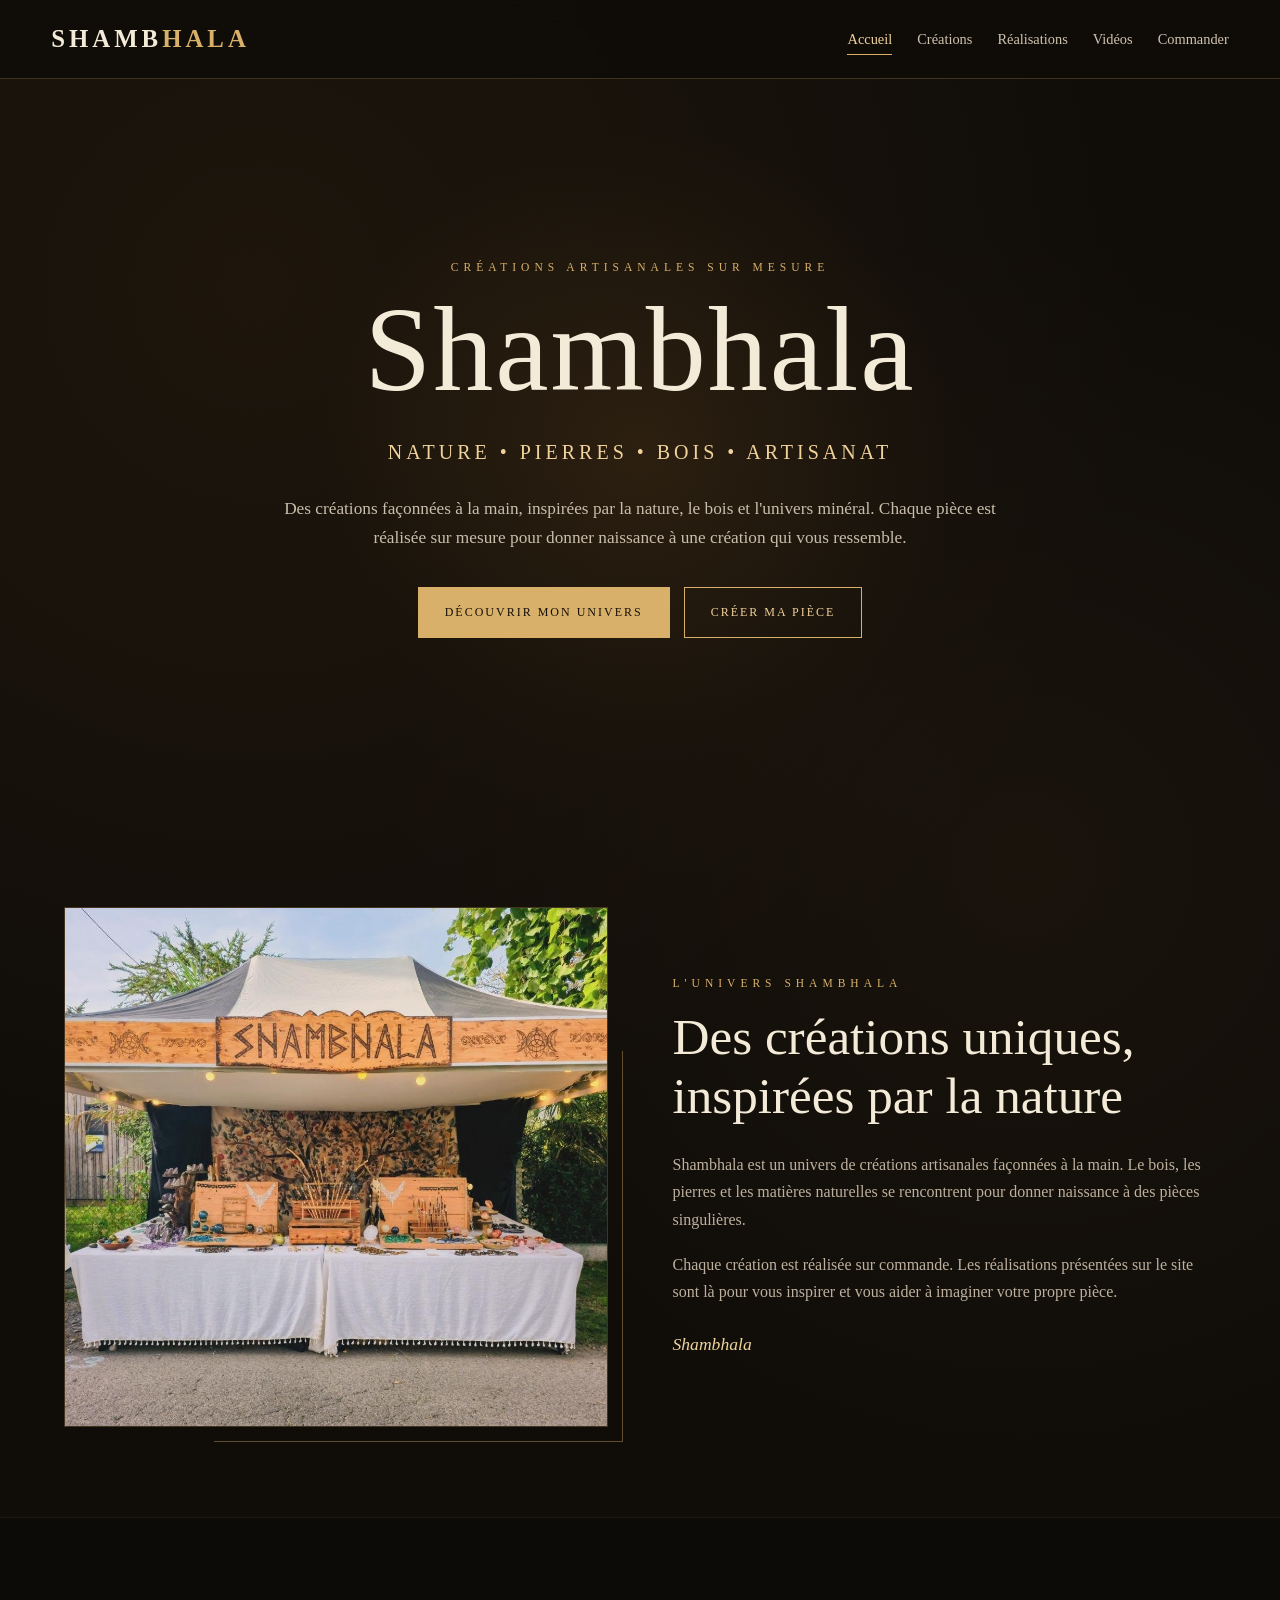
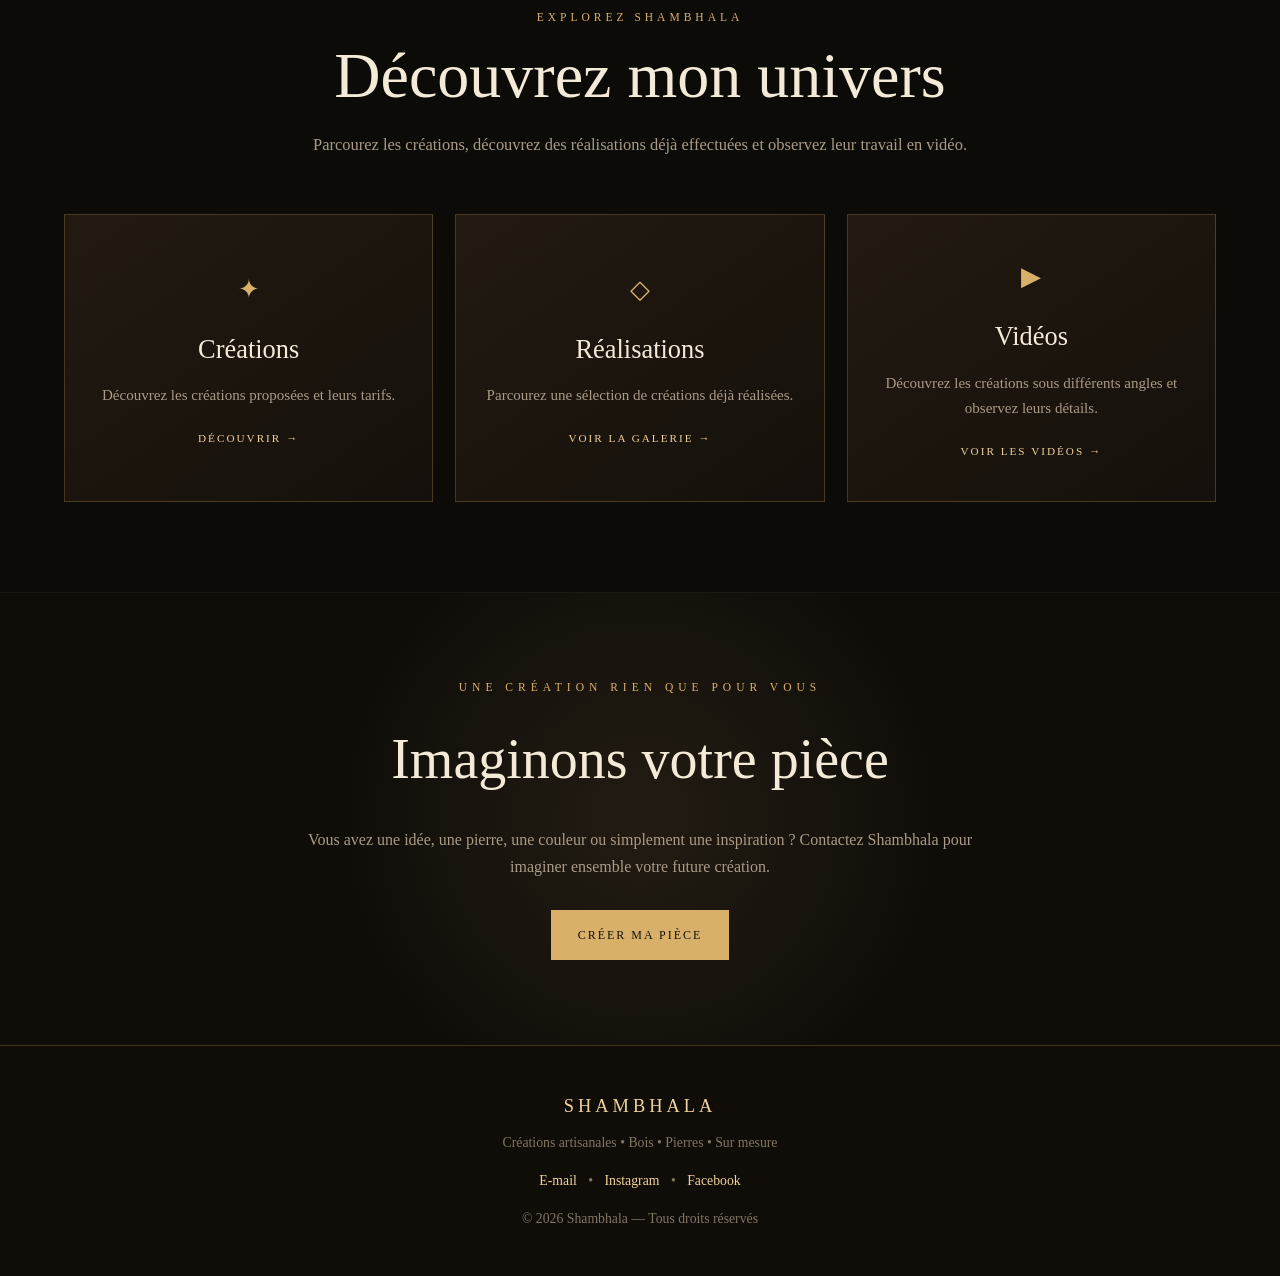
==== commit ff937e20: "Update index.html" ====
--- a/index.html
+++ b/index.html
@@ -3,31 +3,210 @@
 
 <head>
   <meta charset="UTF-8">
-  <meta name="viewport" content="width=device-width, initial-scale=1.0">
+
+  <meta
+    name="viewport"
+    content="width=device-width, initial-scale=1.0"
+  >
 
   <title>Shambhala | Créations artisanales sur mesure</title>
 
   <meta
     name="description"
-    content="Shambhala - Créations artisanales sur mesure en bois et pierres. Pics à cheveux, baguettes magiques et créations personnalisées."
+    content="Shambhala crée des pièces artisanales sur mesure inspirées par la nature, le bois et les pierres."
   >
 
   <link rel="stylesheet" href="style.css">
+
+
+  <!-- =========================================
+       CORRECTIONS SPÉCIALES TÉLÉPHONE
+  ========================================== -->
+
+  <style>
+
+    /* Sécurité générale contre les débordements */
+
+    html,
+    body {
+      max-width: 100%;
+      overflow-x: hidden;
+    }
+
+
+    /* =========================================
+       VERSION SMARTPHONE
+    ========================================== */
+
+    @media screen and (max-width: 680px) {
+
+      /* HERO */
+
+      .hero {
+        width: 100%;
+        min-height: auto;
+        padding: 75px 0 65px;
+        overflow: hidden;
+      }
+
+
+      .hero-content {
+        width: 100%;
+        max-width: 100%;
+        padding-left: 20px;
+        padding-right: 20px;
+        box-sizing: border-box;
+        margin: 0 auto;
+        text-align: center;
+      }
+
+
+      /* CRÉATIONS ARTISANALES SUR MESURE */
+
+      .hero .petit-titre {
+        font-size: 0.70rem !important;
+        letter-spacing: 0.28em !important;
+        line-height: 1.8 !important;
+        padding: 0 8px;
+      }
+
+
+      /* TITRE SHAMBHALA */
+
+      .hero h1 {
+        display: block !important;
+
+        width: 100% !important;
+        max-width: 100% !important;
+
+        margin:
+          28px auto
+          25px auto !important;
+
+        padding: 0 !important;
+
+        font-size: 13.5vw !important;
+        line-height: 1 !important;
+
+        letter-spacing: -0.045em !important;
+
+        white-space: nowrap !important;
+
+        text-align: center !important;
+
+        box-sizing: border-box !important;
+      }
+
+
+      /* NATURE • PIERRES • BOIS • ARTISANAT */
+
+      .hero-sous-titre {
+        font-size: 0.70rem !important;
+        letter-spacing: 0.12em !important;
+        line-height: 1.8 !important;
+
+        padding: 0 5px;
+
+        text-align: center;
+      }
+
+
+      /* TEXTE DE PRÉSENTATION */
+
+      .hero-content > p {
+        font-size: 0.93rem !important;
+        line-height: 1.75 !important;
+
+        max-width: 340px;
+
+        margin-left: auto;
+        margin-right: auto;
+      }
+
+
+      /* BOUTONS */
+
+      .hero .boutons {
+        width: 100%;
+        display: flex;
+        flex-direction: column;
+        gap: 14px;
+      }
+
+
+      .hero .btn {
+        width: 100%;
+        box-sizing: border-box;
+
+        font-size: 0.76rem !important;
+
+        padding:
+          15px
+          12px !important;
+      }
+
+
+      /* TITRES DES SECTIONS */
+
+      .titre-section h2 {
+        font-size: 1.8rem;
+        line-height: 1.15;
+      }
+
+
+      /* PRÉSENTATION */
+
+      .presentation-texte h2 {
+        font-size: 1.8rem;
+        line-height: 1.15;
+      }
+
+    }
+
+
+    /* =========================================
+       PETITS SMARTPHONES
+    ========================================== */
+
+    @media screen and (max-width: 420px) {
+
+      .hero h1 {
+        font-size: 12.8vw !important;
+        letter-spacing: -0.055em !important;
+      }
+
+
+      .hero .petit-titre {
+        font-size: 0.65rem !important;
+      }
+
+
+      .hero-sous-titre {
+        font-size: 0.65rem !important;
+      }
+
+    }
+
+  </style>
+
 </head>
 
 
 <body>
 
-  <!-- =========================
+
+  <!-- =========================================
        MENU
-  ========================== -->
+  ========================================== -->
 
   <header>
+
     <nav>
 
       <a href="index.html" class="logo">
         SHAMB<span>HALA</span>
       </a>
+
 
       <ul class="nav-links">
 
@@ -64,28 +243,34 @@
       </ul>
 
     </nav>
+
   </header>
 
 
-  <!-- =========================
+
+  <!-- =========================================
        ACCUEIL
-  ========================== -->
+  ========================================== -->
 
   <main class="hero">
 
     <div class="hero-content">
+
 
       <div class="petit-titre">
         Créations artisanales sur mesure
       </div>
+
 
       <h1>
         Shambhala
       </h1>
 
+
       <div class="hero-sous-titre">
         NATURE • PIERRES • BOIS • ARTISANAT
       </div>
+
 
       <p>
         Des créations façonnées à la main,
@@ -97,6 +282,7 @@
         qui vous ressemble.
       </p>
 
+
       <div class="boutons">
 
         <a
@@ -106,6 +292,7 @@
           Découvrir mon univers
         </a>
 
+
         <a
           href="commande.html"
           class="btn btn-contour"
@@ -120,60 +307,68 @@
   </main>
 
 
-  <!-- =========================
-       PRESENTATION
-  ========================== -->
-
-  <section class="section section-sombre">
+
+  <!-- =========================================
+       PRÉSENTATION
+  ========================================== -->
+
+  <section class="section">
 
     <div class="container">
 
+
       <div class="presentation">
+
 
         <div class="presentation-photo">
 
           <img
             src="800259135_18182770324420746_8219150036893580087_n.jpg"
-            alt="Stand et créations artisanales Shambhala"
+            alt="Univers artisanal Shambhala"
           >
 
         </div>
 
 
         <div class="presentation-texte">
+
 
           <div class="petit-titre">
             L'univers Shambhala
           </div>
 
+
           <h2>
-            Entre nature,
-            bois et pierres
+            Des créations uniques,
+            inspirées par la nature
           </h2>
+
 
           <p>
             Shambhala est un univers de créations
-            artisanales façonnées à la main
-            et inspirées par les matières naturelles.
+            artisanales façonnées à la main.
+
+            Le bois, les pierres et les matières
+            naturelles se rencontrent pour donner
+            naissance à des pièces singulières.
           </p>
 
+
           <p>
-            Les pièces présentées sur ce site
-            sont des exemples de créations déjà réalisées.
-            Elles peuvent servir d'inspiration
-            pour imaginer votre propre projet.
+            Chaque création est réalisée
+            sur commande.
+
+            Les réalisations présentées sur le site
+            sont là pour vous inspirer et vous aider
+            à imaginer votre propre pièce.
           </p>
 
-          <p>
-            Chaque nouvelle création est réalisée
-            sur mesure selon vos envies
-            et les matières disponibles.
-          </p>
 
           <div class="signature">
-            Fait main • Sur mesure • Chaque création est différente
+            Shambhala
           </div>
 
+
         </div>
 
       </div>
@@ -183,13 +378,15 @@
   </section>
 
 
-  <!-- =========================
-       CHOIX DES RUBRIQUES
-  ========================== -->
-
-  <section class="section">
+
+  <!-- =========================================
+       DÉCOUVRIR LE SITE
+  ========================================== -->
+
+  <section class="section section-sombre">
 
     <div class="container">
+
 
       <div class="titre-section">
 
@@ -197,22 +394,26 @@
           Explorez Shambhala
         </div>
 
+
         <h2>
           Découvrez mon univers
         </h2>
 
+
         <p>
-          Choisissez la rubrique que vous souhaitez découvrir.
-          Chaque univers possède maintenant sa propre page.
+          Parcourez les créations,
+          découvrez des réalisations déjà effectuées
+          et observez leur travail en vidéo.
         </p>
 
       </div>
 
 
+
       <div class="navigation-cartes">
 
 
-        <!-- CREATIONS -->
+        <!-- CRÉATIONS -->
 
         <a
           href="creations.html"
@@ -223,23 +424,27 @@
             ✦
           </div>
 
+
           <h3>
             Créations
           </h3>
+
 
           <p>
             Découvrez les créations proposées
             et leurs tarifs.
           </p>
 
-          <div class="decouvrir">
+
+          <span class="decouvrir">
             Découvrir →
-          </div>
-
-        </a>
-
-
-        <!-- REALISATIONS -->
+          </span>
+
+        </a>
+
+
+
+        <!-- RÉALISATIONS -->
 
         <a
           href="realisations.html"
@@ -247,26 +452,30 @@
         >
 
           <div class="icone">
-            ✦
+            ◇
           </div>
+
 
           <h3>
             Réalisations
           </h3>
+
 
           <p>
             Parcourez une sélection
             de créations déjà réalisées.
           </p>
 
-          <div class="decouvrir">
+
+          <span class="decouvrir">
             Voir la galerie →
-          </div>
-
-        </a>
-
-
-        <!-- VIDEOS -->
+          </span>
+
+        </a>
+
+
+
+        <!-- VIDÉOS -->
 
         <a
           href="videos.html"
@@ -277,20 +486,25 @@
             ▶
           </div>
 
+
           <h3>
             Vidéos
           </h3>
 
+
           <p>
-            Découvrez les créations en mouvement
+            Découvrez les créations
+            sous différents angles
             et observez leurs détails.
           </p>
 
-          <div class="decouvrir">
+
+          <span class="decouvrir">
             Voir les vidéos →
-          </div>
-
-        </a>
+          </span>
+
+        </a>
+
 
       </div>
 
@@ -299,64 +513,85 @@
   </section>
 
 
-  <!-- =========================
-       COMMANDE
-  ========================== -->
-
-  <section class="cta section-sombre">
+
+  <!-- =========================================
+       CRÉATION SUR MESURE
+  ========================================== -->
+
+  <section class="cta">
 
     <div class="container">
 
+
       <div class="petit-titre">
-        Votre création
-      </div>
+        Une création rien que pour vous
+      </div>
+
 
       <h2>
-        Une idée en tête ?
+        Imaginons votre pièce
       </h2>
 
+
       <p>
-        Pic à cheveux, baguette magique
-        ou projet personnalisé :
-        décrivez-moi ce que vous imaginez
-        afin de donner vie à votre création.
+        Vous avez une idée,
+        une pierre,
+        une couleur
+        ou simplement une inspiration ?
+
+        Contactez Shambhala
+        pour imaginer ensemble
+        votre future création.
       </p>
 
-      <a
-        href="commande.html"
-        class="btn"
-      >
-        Demander ma création
-      </a>
+
+      <div class="boutons">
+
+        <a
+          href="commande.html"
+          class="btn"
+        >
+          Créer ma pièce
+        </a>
+
+      </div>
+
 
     </div>
 
   </section>
 
 
-  <!-- =========================
+
+  <!-- =========================================
        FOOTER
-  ========================== -->
+  ========================================== -->
 
   <footer>
 
     <div class="container">
+
 
       <div class="footer-logo">
         SHAMBHALA
       </div>
+
 
       <p>
         Créations artisanales • Bois • Pierres • Sur mesure
       </p>
 
+
       <div class="footer-liens">
+
 
         <a href="mailto:Shambhalauniverse@gmail.com">
           E-mail
         </a>
 
+
         •
+
 
         <a
           href="https://www.instagram.com/shambhalauniverse?stkn=azVxcGFlYjRweXJx"
@@ -366,7 +601,9 @@
           Instagram
         </a>
 
+
         •
+
 
         <a
           href="https://www.facebook.com/profile.php?id=61575640141651"
@@ -376,16 +613,20 @@
           Facebook
         </a>
 
-      </div>
+
+      </div>
+
 
       <p style="margin-top:15px;">
         © 2026 Shambhala — Tous droits réservés
       </p>
 
+
     </div>
 
   </footer>
 
+
 </body>
 
 </html>
--- a/style.css
+++ b/style.css
@@ -1394,3 +1394,86 @@
   }
 
 }
+/* =========================================
+   OPTIMISATION SMARTPHONE
+========================================= */
+
+@media (max-width: 680px) {
+
+  /* Un peu plus d'espace sur les côtés */
+  .container {
+    width: 90%;
+  }
+
+  /* Menu plus compact */
+  nav {
+    padding: 14px 4%;
+  }
+
+  .logo {
+    font-size: 1.05rem;
+  }
+
+  .nav-links {
+    gap: 10px;
+  }
+
+  .nav-links a {
+    font-size: 0.72rem;
+  }
+
+  /* Grand titre de l'accueil */
+  .hero h1 {
+    font-size: clamp(2.7rem, 14vw, 4.2rem);
+    line-height: 0.95;
+    letter-spacing: 0.02em;
+    overflow-wrap: normal;
+    word-break: normal;
+  }
+
+  /* Texte sous SHAMBHALA */
+  .hero-sous-titre {
+    font-size: 0.75rem;
+    letter-spacing: 0.14em;
+  }
+
+  .hero p {
+    font-size: 0.95rem;
+    line-height: 1.7;
+  }
+
+  /* Titres des autres pages */
+  .page-hero h1 {
+    font-size: 2.35rem;
+    line-height: 1.1;
+  }
+
+  .page-hero p {
+    font-size: 0.95rem;
+    line-height: 1.7;
+  }
+
+  /* Titres des sections */
+  .titre-section h2 {
+    font-size: 1.8rem;
+  }
+
+  .titre-section p {
+    font-size: 0.95rem;
+  }
+
+  /* Cartes */
+  .creation-card h2,
+  .video-info h2,
+  .sur-mesure-box h2,
+  .contact-direct h2 {
+    font-size: 1.6rem;
+  }
+
+  .creation-card p,
+  .video-info p,
+  .etape p,
+  .sur-mesure-box p,
+  .contact-direct p {
+    font-size: 0.93rem;
+  }
